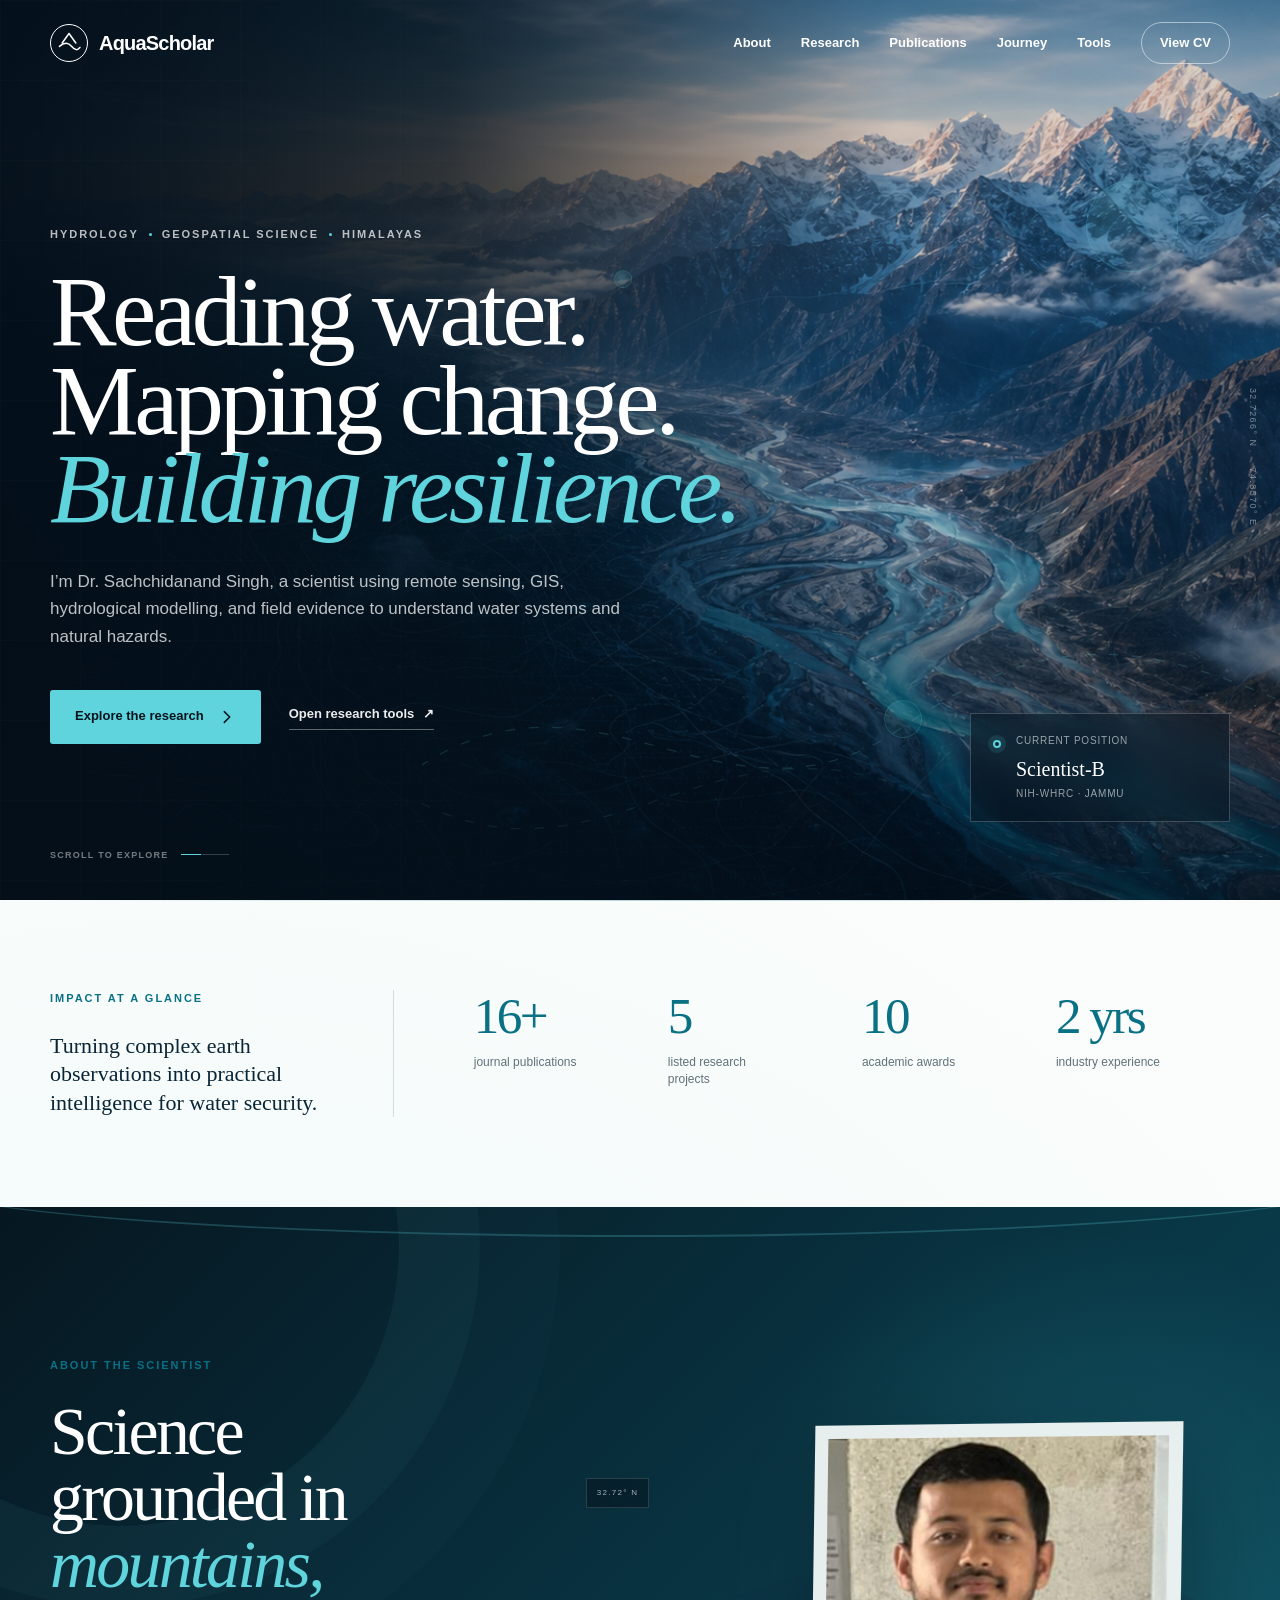
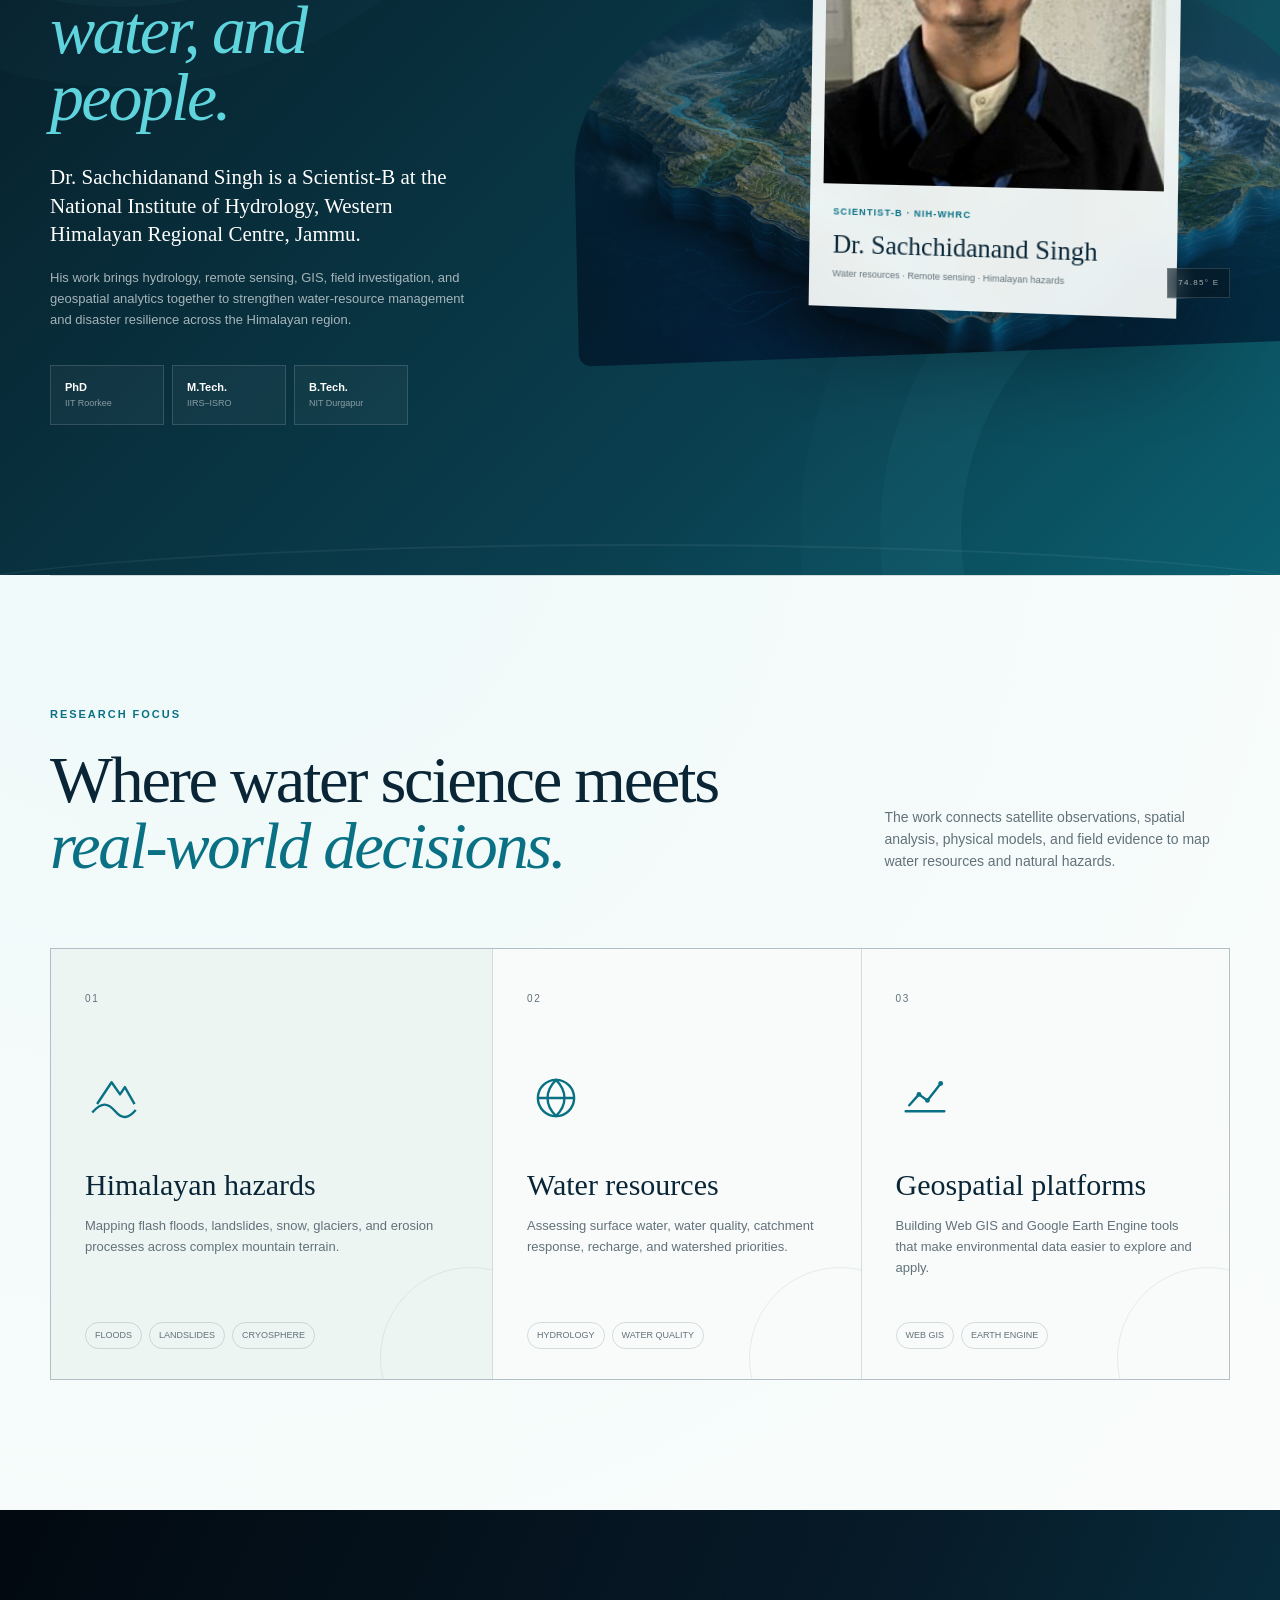
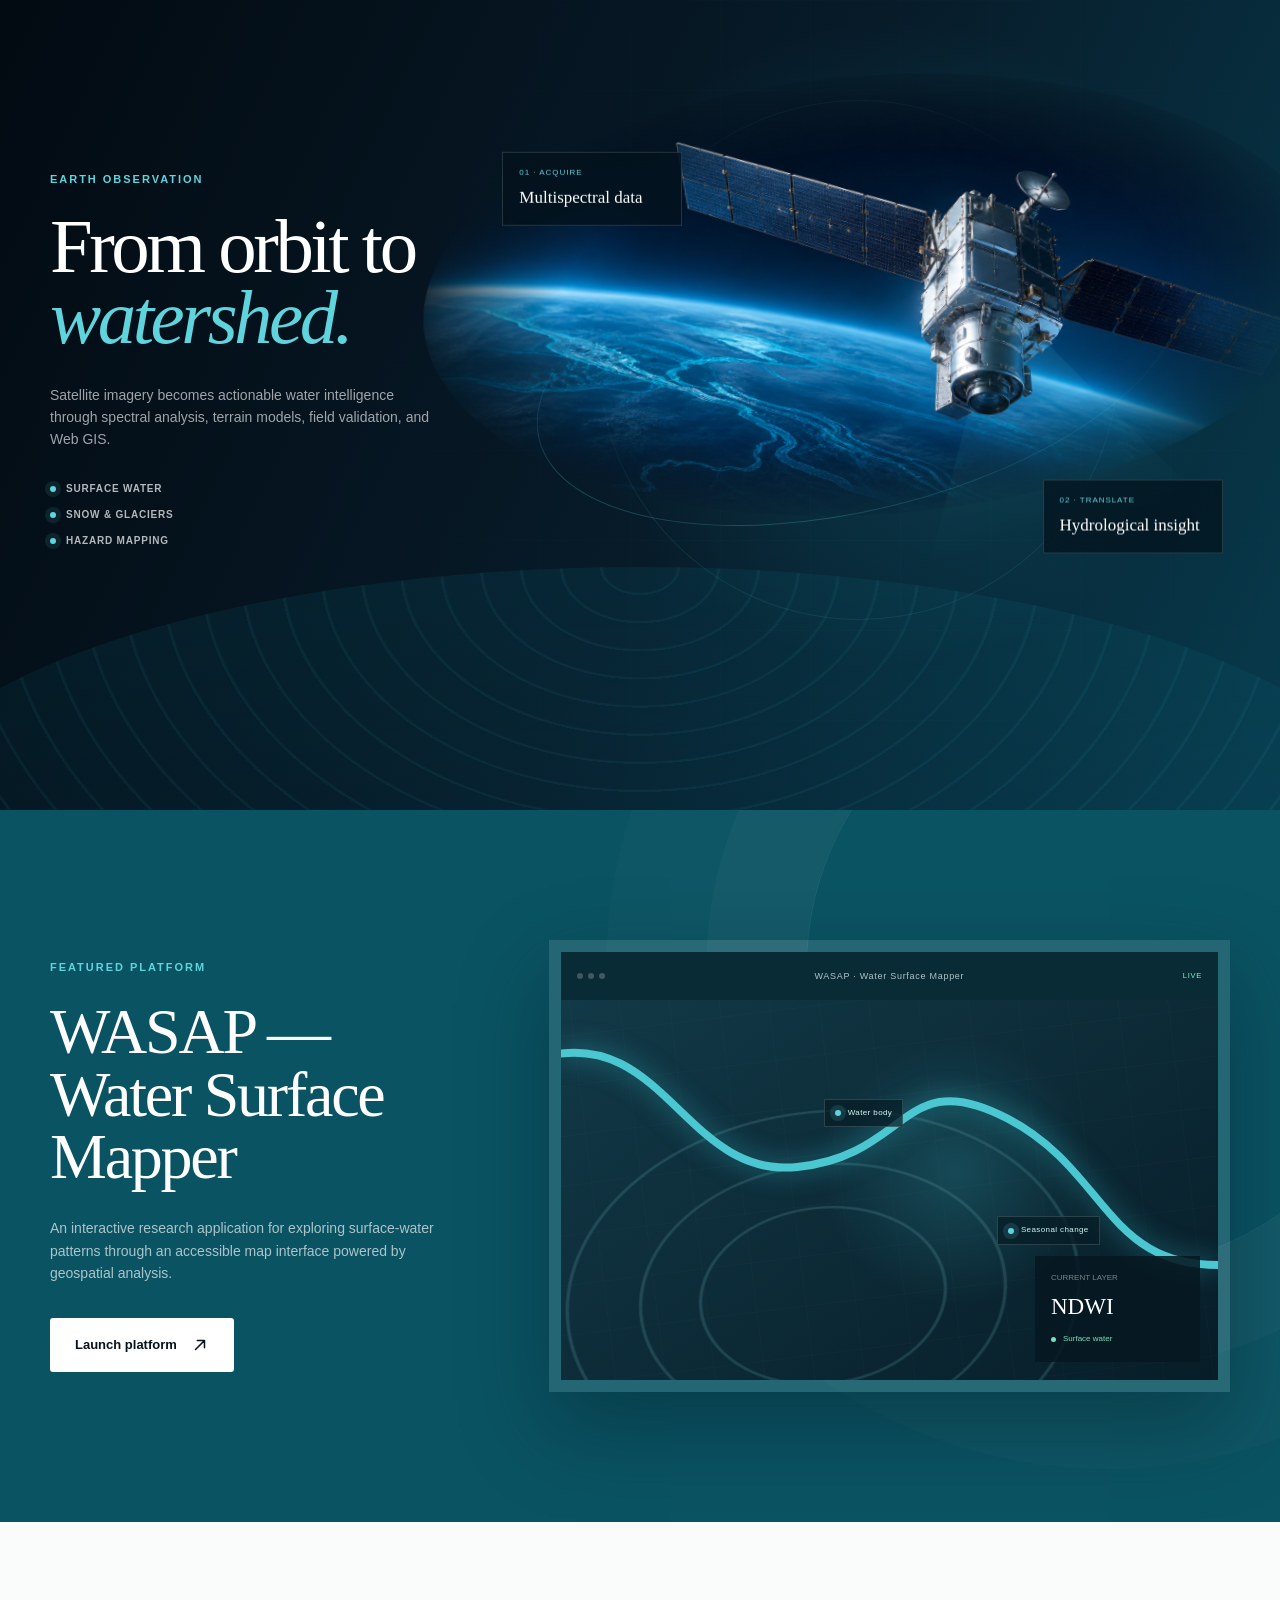
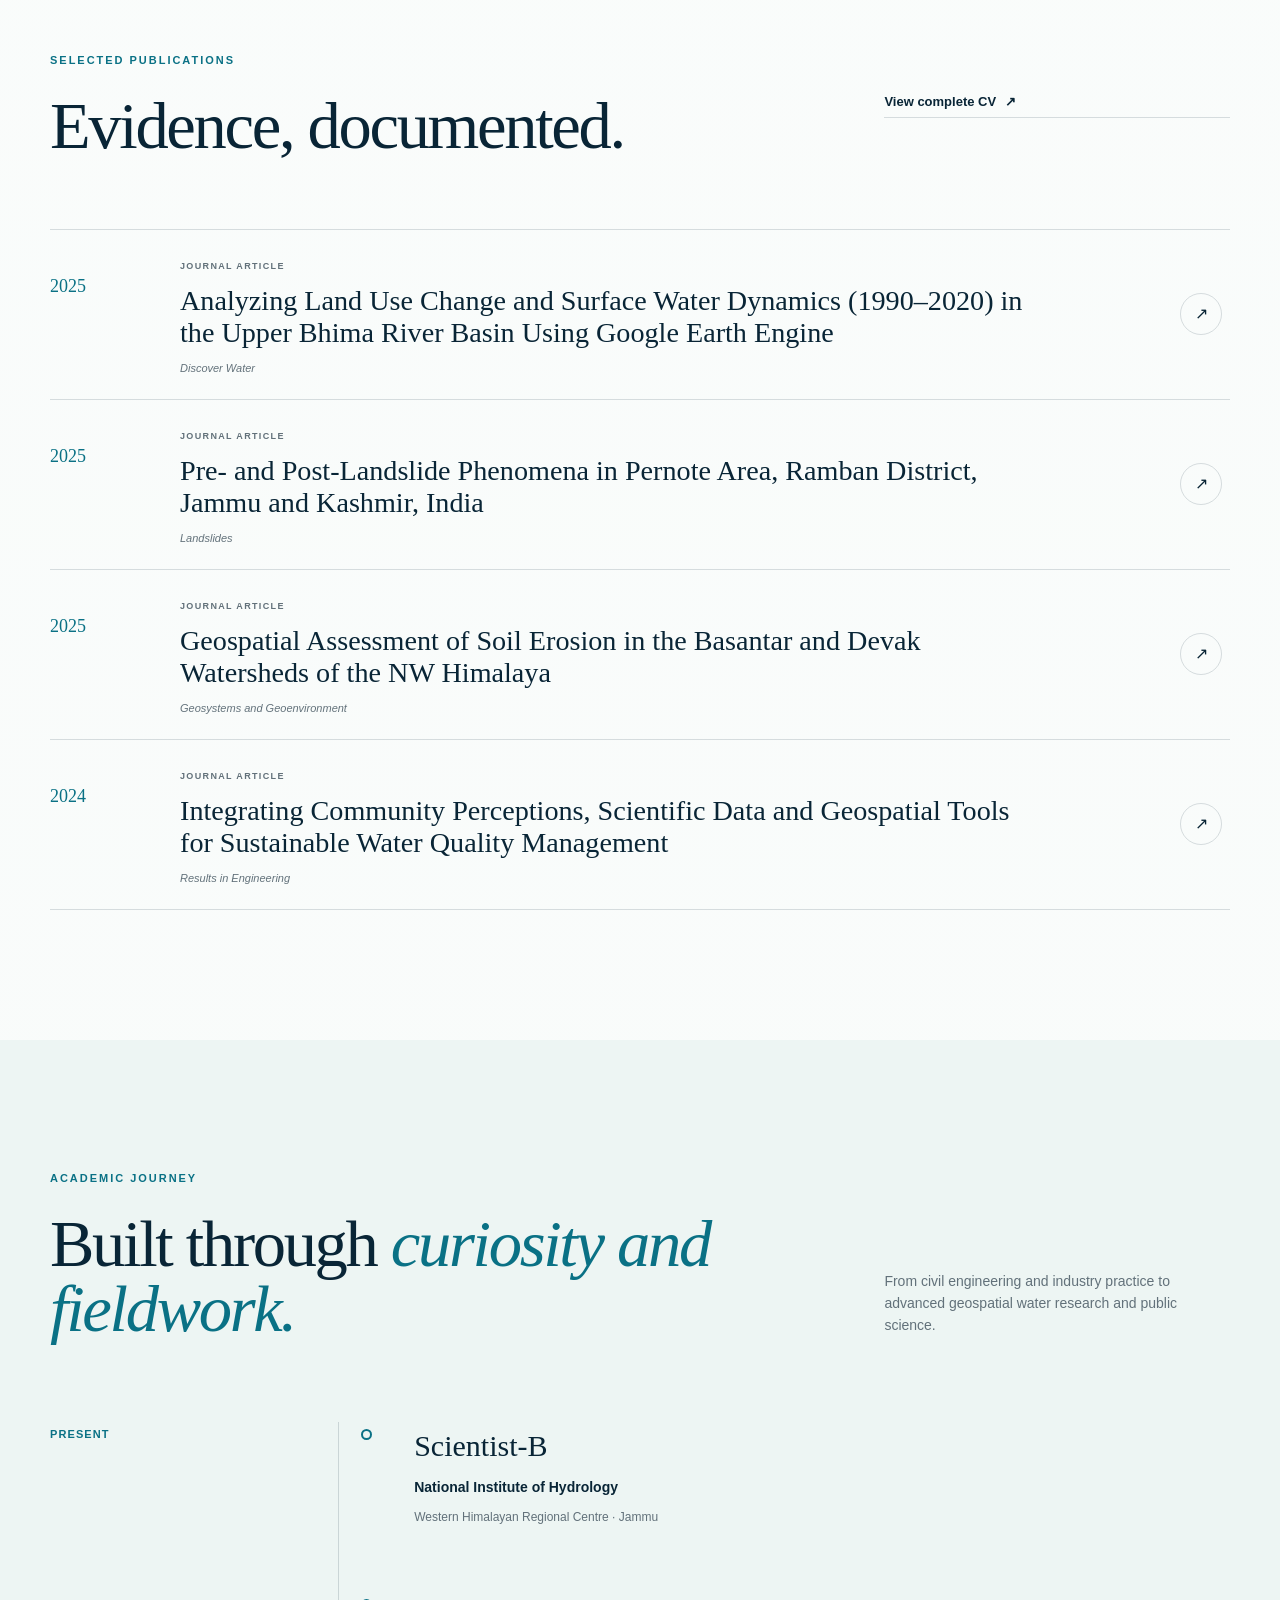
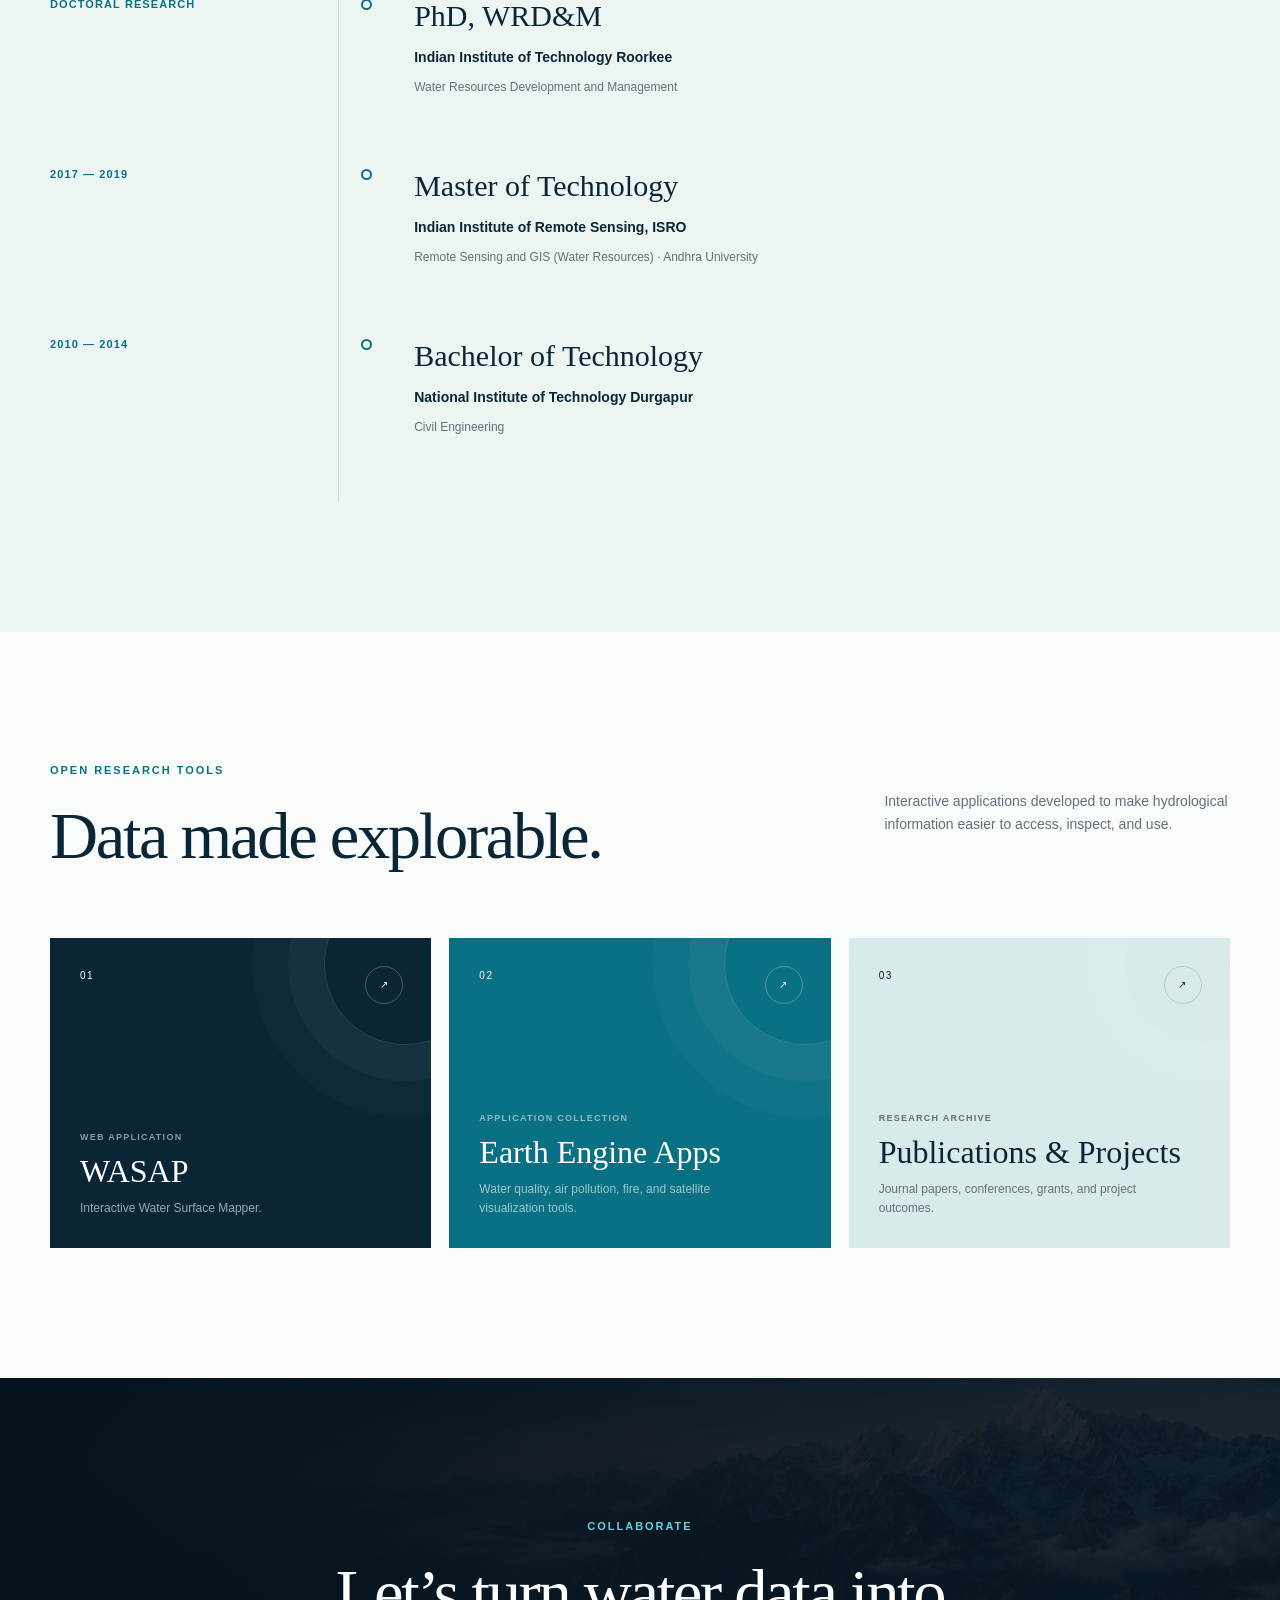
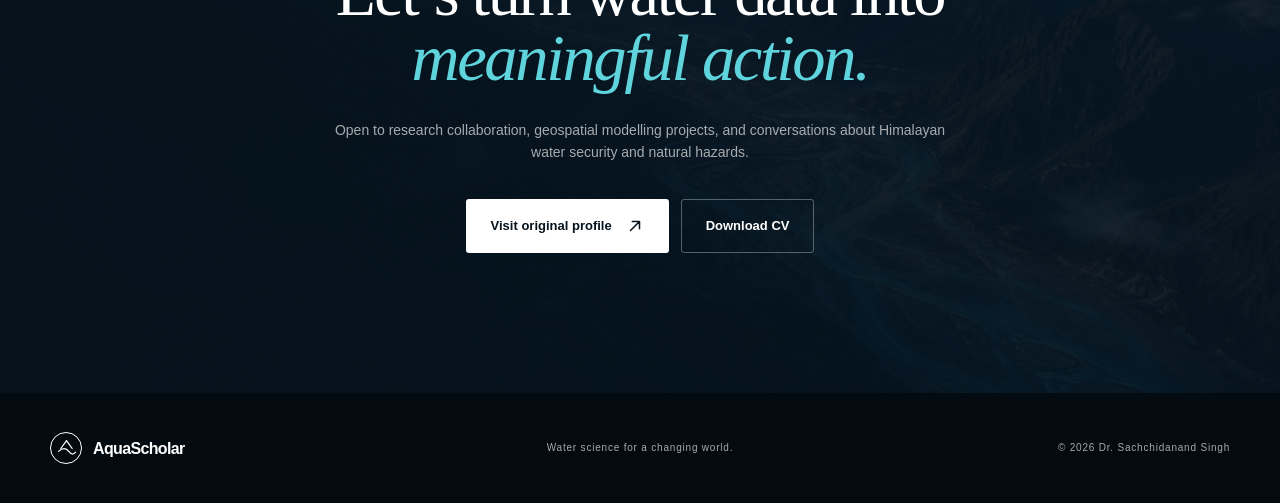
==== index.html @ 8c2f6fae "Add files via upload" ====
<!doctype html>
<html lang="en">
<head>
  <meta charset="utf-8">
  <meta name="viewport" content="width=device-width, initial-scale=1">
  <meta name="theme-color" content="#06131d">
  <meta name="description" content="AquaScholar is the research portfolio of Dr. Sachchidanand Singh, Scientist-B at the National Institute of Hydrology, focused on remote sensing, GIS, water resources, and Himalayan hazards.">
  <title>AquaScholar | Water Science for a Changing World</title>
  <script>document.documentElement.classList.add("js");</script>
  <link rel="stylesheet" href="styles.css">
</head>
<body>
  <a class="skip-link" href="#main">Skip to content</a>

  <header class="site-header" id="site-header">
    <a class="brand" href="#top" aria-label="AquaScholar home">
      <span class="brand-mark" aria-hidden="true">
        <svg viewBox="0 0 44 44" fill="none">
          <path d="M8 27c7.2-6.5 13.2-5.8 18 0s8.3 6.2 12 1.5" stroke="currentColor" stroke-width="2.2" stroke-linecap="round"/>
          <path d="M12 22 22 8l10 14" stroke="currentColor" stroke-width="2.2" stroke-linecap="round" stroke-linejoin="round"/>
        </svg>
      </span>
      <span>AquaScholar</span>
    </a>

    <button class="menu-toggle" type="button" aria-expanded="false" aria-controls="site-nav">
      <span></span><span></span>
      <span class="sr-only">Toggle navigation</span>
    </button>

    <nav class="site-nav" id="site-nav" aria-label="Main navigation">
      <a href="#about">About</a>
      <a href="#research">Research</a>
      <a href="#publications">Publications</a>
      <a href="#journey">Journey</a>
      <a href="#tools">Tools</a>
      <a class="nav-cta" href="https://www.aquascholar.in/cv" target="_blank" rel="noreferrer">View CV</a>
    </nav>
  </header>

  <main id="main">
    <section class="hero" id="top">
      <div class="hero-bg motion-layer" data-parallax="0.08" aria-hidden="true"></div>
      <div class="hero-grid" aria-hidden="true"></div>
      <div class="water-field" aria-hidden="true">
        <span class="water-orb orb-one"></span>
        <span class="water-orb orb-two"></span>
        <span class="water-orb orb-three"></span>
        <svg class="current-line current-one" viewBox="0 0 900 240" preserveAspectRatio="none">
          <path d="M-20 160C160 20 280 230 450 110S720 40 930 145"/>
        </svg>
        <svg class="current-line current-two" viewBox="0 0 900 240" preserveAspectRatio="none">
          <path d="M-20 120C170 235 270 20 485 130S710 210 930 70"/>
        </svg>
      </div>
      <div class="hero-content">
        <p class="eyebrow reveal">Hydrology <span></span> Geospatial Science <span></span> Himalayas</p>
        <h1 class="reveal">Reading water.<br>Mapping change.<br><em>Building resilience.</em></h1>
        <p class="hero-copy reveal">
          I’m Dr. Sachchidanand Singh, a scientist using remote sensing, GIS,
          hydrological modelling, and field evidence to understand water systems and natural hazards.
        </p>
        <div class="hero-actions reveal">
          <a class="button button-primary" href="#research">
            Explore the research
            <svg viewBox="0 0 20 20" aria-hidden="true"><path d="m7 4 6 6-6 6"/></svg>
          </a>
          <a class="text-link" href="#tools">Open research tools <span>↗</span></a>
        </div>
      </div>

      <div class="hero-status reveal">
        <span class="status-dot"></span>
        <div>
          <small>Current position</small>
          <strong>Scientist-B</strong>
          <span>NIH-WHRC · Jammu</span>
        </div>
      </div>

      <div class="hero-coordinate" aria-hidden="true">
        <span>32.7266° N</span>
        <span>74.8570° E</span>
      </div>

      <a class="scroll-cue" href="#impact" aria-label="Scroll to impact">
        <span>Scroll to explore</span>
        <i></i>
      </a>
    </section>

    <section class="impact section-shell" id="impact" aria-label="Research impact">
      <div class="impact-intro reveal">
        <span class="section-kicker">Impact at a glance</span>
        <p>Turning complex earth observations into practical intelligence for water security.</p>
      </div>
      <div class="stats-grid">
        <article class="stat reveal">
          <strong><span data-count="16">0</span>+</strong>
          <p>journal publications</p>
        </article>
        <article class="stat reveal">
          <strong><span data-count="5">0</span></strong>
          <p>listed research projects</p>
        </article>
        <article class="stat reveal">
          <strong><span data-count="10">0</span></strong>
          <p>academic awards</p>
        </article>
        <article class="stat reveal">
          <strong><span data-count="2">0</span> yrs</strong>
          <p>industry experience</p>
        </article>
      </div>
    </section>

    <section class="about" id="about">
      <div class="about-ripple ripple-one" aria-hidden="true"></div>
      <div class="about-ripple ripple-two" aria-hidden="true"></div>
      <div class="about-inner section-shell">
        <div class="about-copy reveal">
          <span class="section-kicker">About the scientist</span>
          <h2>Science grounded in <em>mountains, water, and people.</em></h2>
          <p class="about-lead">
            Dr. Sachchidanand Singh is a Scientist-B at the National Institute
            of Hydrology, Western Himalayan Regional Centre, Jammu.
          </p>
          <p>
            His work brings hydrology, remote sensing, GIS, field investigation,
            and geospatial analytics together to strengthen water-resource
            management and disaster resilience across the Himalayan region.
          </p>
          <div class="about-facts">
            <span><strong>PhD</strong>IIT Roorkee</span>
            <span><strong>M.Tech.</strong>IIRS–ISRO</span>
            <span><strong>B.Tech.</strong>NIT Durgapur</span>
          </div>
        </div>

        <div class="profile-scene reveal">
          <div class="terrain-halo motion-layer" data-parallax="0.13" data-rotate="1.5">
            <img src="assets/himalayan-terrain-3d.png" alt="">
          </div>
          <figure class="profile-frame motion-layer" data-parallax="-0.06" data-rotate="-0.6">
            <div class="profile-photo-wrap">
              <img src="assets/dr-sachchidanand-singh.png" alt="Dr. Sachchidanand Singh">
              <span class="profile-shimmer" aria-hidden="true"></span>
            </div>
            <figcaption>
              <small>Scientist-B · NIH-WHRC</small>
              <strong>Dr. Sachchidanand Singh</strong>
              <span>Water resources · Remote sensing · Himalayan hazards</span>
            </figcaption>
          </figure>
          <div class="profile-depth depth-one" aria-hidden="true">32.72° N</div>
          <div class="profile-depth depth-two" aria-hidden="true">74.85° E</div>
        </div>
      </div>
    </section>

    <section class="research section-shell" id="research">
      <div class="section-heading reveal">
        <div>
          <span class="section-kicker">Research focus</span>
          <h2>Where water science meets <em>real-world decisions.</em></h2>
        </div>
        <p>
          The work connects satellite observations, spatial analysis, physical models,
          and field evidence to map water resources and natural hazards.
        </p>
      </div>

      <div class="research-grid">
        <article class="research-card research-card-featured reveal">
          <div class="card-index">01</div>
          <div class="research-icon" aria-hidden="true">
            <svg viewBox="0 0 48 48" fill="none">
              <path d="M6 36c8-9 13-8 19-1s11 6 17-1" stroke="currentColor" stroke-width="2"/>
              <path d="M10 29 22 11l7 10 4-6 8 14" stroke="currentColor" stroke-width="2" stroke-linejoin="round"/>
            </svg>
          </div>
          <h3>Himalayan hazards</h3>
          <p>Mapping flash floods, landslides, snow, glaciers, and erosion processes across complex mountain terrain.</p>
          <div class="tag-row"><span>Floods</span><span>Landslides</span><span>Cryosphere</span></div>
        </article>

        <article class="research-card reveal">
          <div class="card-index">02</div>
          <div class="research-icon" aria-hidden="true">
            <svg viewBox="0 0 48 48" fill="none">
              <circle cx="24" cy="24" r="15" stroke="currentColor" stroke-width="2"/>
              <path d="M9 24h30M24 9c5 5 7 10 7 15s-2 10-7 15c-5-5-7-10-7-15s2-10 7-15Z" stroke="currentColor" stroke-width="2"/>
            </svg>
          </div>
          <h3>Water resources</h3>
          <p>Assessing surface water, water quality, catchment response, recharge, and watershed priorities.</p>
          <div class="tag-row"><span>Hydrology</span><span>Water quality</span></div>
        </article>

        <article class="research-card reveal">
          <div class="card-index">03</div>
          <div class="research-icon" aria-hidden="true">
            <svg viewBox="0 0 48 48" fill="none">
              <path d="M8 35h32M11 30l8-9 7 5 11-14" stroke="currentColor" stroke-width="2" stroke-linecap="round" stroke-linejoin="round"/>
              <circle cx="19" cy="21" r="2" fill="currentColor"/>
              <circle cx="26" cy="26" r="2" fill="currentColor"/>
              <circle cx="37" cy="12" r="2" fill="currentColor"/>
            </svg>
          </div>
          <h3>Geospatial platforms</h3>
          <p>Building Web GIS and Google Earth Engine tools that make environmental data easier to explore and apply.</p>
          <div class="tag-row"><span>Web GIS</span><span>Earth Engine</span></div>
        </article>
      </div>
    </section>

    <section class="orbit-scene" id="earth-observation">
      <div class="orbit-water" aria-hidden="true"></div>
      <div class="orbit-inner section-shell">
        <div class="orbit-copy reveal">
          <span class="section-kicker light">Earth observation</span>
          <h2>From orbit to <em>watershed.</em></h2>
          <p>
            Satellite imagery becomes actionable water intelligence through
            spectral analysis, terrain models, field validation, and Web GIS.
          </p>
          <div class="orbit-data">
            <span><i></i> Surface water</span>
            <span><i></i> Snow &amp; glaciers</span>
            <span><i></i> Hazard mapping</span>
          </div>
        </div>

        <div class="satellite-stage reveal">
          <div class="orbit-ring ring-a" aria-hidden="true"></div>
          <div class="orbit-ring ring-b" aria-hidden="true"></div>
          <div class="scan-beam" aria-hidden="true"></div>
          <div class="satellite-image motion-layer" data-parallax="0.18" data-rotate="2.6">
            <img src="assets/satellite-observation.png" alt="3D Earth-observation satellite scanning river systems from orbit">
          </div>
          <div class="satellite-label label-one motion-layer" data-parallax="-0.05">
            <small>01 · Acquire</small>
            <strong>Multispectral data</strong>
          </div>
          <div class="satellite-label label-two motion-layer" data-parallax="0.07">
            <small>02 · Translate</small>
            <strong>Hydrological insight</strong>
          </div>
        </div>
      </div>
    </section>

    <section class="spotlight">
      <div class="spotlight-inner section-shell">
        <div class="spotlight-copy reveal">
          <span class="section-kicker light">Featured platform</span>
          <h2>WASAP — Water Surface Mapper</h2>
          <p>
            An interactive research application for exploring surface-water patterns
            through an accessible map interface powered by geospatial analysis.
          </p>
          <a class="button button-light" href="https://www.aquascholar.in/wasap" target="_blank" rel="noreferrer">
            Launch platform
            <svg viewBox="0 0 20 20" aria-hidden="true"><path d="M5 15 15 5M7 5h8v8"/></svg>
          </a>
        </div>
        <div class="platform-visual reveal" aria-label="Stylized flood monitoring interface preview">
          <div class="platform-topbar">
            <div class="platform-dots"><i></i><i></i><i></i></div>
            <span>WASAP · Water Surface Mapper</span>
            <small>LIVE</small>
          </div>
          <div class="platform-screen">
            <div class="map-lines" aria-hidden="true"></div>
            <div class="map-river" aria-hidden="true">
              <svg viewBox="0 0 640 330" preserveAspectRatio="none">
                <path d="M-20 50C100 20 120 155 230 145s102-90 205-42 94 139 230 126"/>
              </svg>
            </div>
            <span class="map-point point-one"><i></i> Water body</span>
            <span class="map-point point-two"><i></i> Seasonal change</span>
            <div class="map-legend">
              <small>Current layer</small>
              <strong>NDWI</strong>
              <span><i></i> Surface water</span>
            </div>
          </div>
        </div>
      </div>
    </section>

    <section class="publications section-shell" id="publications">
      <div class="section-heading compact reveal">
        <div>
          <span class="section-kicker">Selected publications</span>
          <h2>Evidence, documented.</h2>
        </div>
        <a class="text-link dark" href="https://www.aquascholar.in/cv" target="_blank" rel="noreferrer">View complete CV <span>↗</span></a>
      </div>

      <div class="publication-list">
        <article class="publication reveal">
          <span class="pub-year">2025</span>
          <div class="pub-body">
            <span class="pub-type">Journal article</span>
            <h3>Analyzing Land Use Change and Surface Water Dynamics (1990–2020) in the Upper Bhima River Basin Using Google Earth Engine</h3>
            <p>Discover Water</p>
          </div>
          <span class="pub-arrow" aria-hidden="true">↗</span>
        </article>
        <article class="publication reveal">
          <span class="pub-year">2025</span>
          <div class="pub-body">
            <span class="pub-type">Journal article</span>
            <h3>Pre- and Post-Landslide Phenomena in Pernote Area, Ramban District, Jammu and Kashmir, India</h3>
            <p>Landslides</p>
          </div>
          <span class="pub-arrow" aria-hidden="true">↗</span>
        </article>
        <article class="publication reveal">
          <span class="pub-year">2025</span>
          <div class="pub-body">
            <span class="pub-type">Journal article</span>
            <h3>Geospatial Assessment of Soil Erosion in the Basantar and Devak Watersheds of the NW Himalaya</h3>
            <p>Geosystems and Geoenvironment</p>
          </div>
          <span class="pub-arrow" aria-hidden="true">↗</span>
        </article>
        <article class="publication reveal">
          <span class="pub-year">2024</span>
          <div class="pub-body">
            <span class="pub-type">Journal article</span>
            <h3>Integrating Community Perceptions, Scientific Data and Geospatial Tools for Sustainable Water Quality Management</h3>
            <p>Results in Engineering</p>
          </div>
          <span class="pub-arrow" aria-hidden="true">↗</span>
        </article>
      </div>
    </section>

    <section class="journey" id="journey">
      <div class="section-shell">
        <div class="section-heading reveal">
          <div>
            <span class="section-kicker">Academic journey</span>
            <h2>Built through <em>curiosity and fieldwork.</em></h2>
          </div>
          <p>From civil engineering and industry practice to advanced geospatial water research and public science.</p>
        </div>

        <div class="timeline">
          <article class="timeline-item reveal">
            <div class="timeline-year">Present</div>
            <div class="timeline-marker"></div>
            <div>
              <h3>Scientist-B</h3>
              <p>National Institute of Hydrology</p>
              <span>Western Himalayan Regional Centre · Jammu</span>
            </div>
          </article>
          <article class="timeline-item reveal">
            <div class="timeline-year">Doctoral Research</div>
            <div class="timeline-marker"></div>
            <div>
              <h3>PhD, WRD&amp;M</h3>
              <p>Indian Institute of Technology Roorkee</p>
              <span>Water Resources Development and Management</span>
            </div>
          </article>
          <article class="timeline-item reveal">
            <div class="timeline-year">2017 — 2019</div>
            <div class="timeline-marker"></div>
            <div>
              <h3>Master of Technology</h3>
              <p>Indian Institute of Remote Sensing, ISRO</p>
              <span>Remote Sensing and GIS (Water Resources) · Andhra University</span>
            </div>
          </article>
          <article class="timeline-item reveal">
            <div class="timeline-year">2010 — 2014</div>
            <div class="timeline-marker"></div>
            <div>
              <h3>Bachelor of Technology</h3>
              <p>National Institute of Technology Durgapur</p>
              <span>Civil Engineering</span>
            </div>
          </article>
        </div>
      </div>
    </section>

    <section class="tools section-shell" id="tools">
      <div class="section-heading compact reveal">
        <div>
          <span class="section-kicker">Open research tools</span>
          <h2>Data made explorable.</h2>
        </div>
        <p>Interactive applications developed to make hydrological information easier to access, inspect, and use.</p>
      </div>

      <div class="tool-grid">
        <a class="tool-card reveal" href="https://www.aquascholar.in/wasap" target="_blank" rel="noreferrer">
          <div class="tool-number">01</div>
          <div>
            <span>Web application</span>
            <h3>WASAP</h3>
            <p>Interactive Water Surface Mapper.</p>
          </div>
          <i>↗</i>
        </a>
        <a class="tool-card reveal" href="https://www.aquascholar.in/web-apps" target="_blank" rel="noreferrer">
          <div class="tool-number">02</div>
          <div>
            <span>Application collection</span>
            <h3>Earth Engine Apps</h3>
            <p>Water quality, air pollution, fire, and satellite visualization tools.</p>
          </div>
          <i>↗</i>
        </a>
        <a class="tool-card reveal" href="https://www.aquascholar.in/research" target="_blank" rel="noreferrer">
          <div class="tool-number">03</div>
          <div>
            <span>Research archive</span>
            <h3>Publications &amp; Projects</h3>
            <p>Journal papers, conferences, grants, and project outcomes.</p>
          </div>
          <i>↗</i>
        </a>
      </div>
    </section>

    <section class="contact">
      <div class="contact-inner section-shell reveal">
        <span class="section-kicker light">Collaborate</span>
        <h2>Let’s turn water data into <em>meaningful action.</em></h2>
        <p>Open to research collaboration, geospatial modelling projects, and conversations about Himalayan water security and natural hazards.</p>
        <div class="contact-actions">
          <a class="button button-light" href="https://www.aquascholar.in/" target="_blank" rel="noreferrer">
            Visit original profile
            <svg viewBox="0 0 20 20" aria-hidden="true"><path d="M5 15 15 5M7 5h8v8"/></svg>
          </a>
          <a class="button button-outline" href="https://www.aquascholar.in/cv" target="_blank" rel="noreferrer">Download CV</a>
        </div>
      </div>
    </section>
  </main>

  <footer class="site-footer">
    <a class="brand" href="#top">
      <span class="brand-mark" aria-hidden="true">
        <svg viewBox="0 0 44 44" fill="none">
          <path d="M8 27c7.2-6.5 13.2-5.8 18 0s8.3 6.2 12 1.5" stroke="currentColor" stroke-width="2.2" stroke-linecap="round"/>
          <path d="M12 22 22 8l10 14" stroke="currentColor" stroke-width="2.2" stroke-linecap="round" stroke-linejoin="round"/>
        </svg>
      </span>
      <span>AquaScholar</span>
    </a>
    <p>Water science for a changing world.</p>
    <span>© <span id="year"></span> Dr. Sachchidanand Singh</span>
  </footer>

  <script src="script.js"></script>
</body>
</html>
---- styles.css ----
:root {
  --ink: #092536;
  --ink-deep: #06131d;
  --paper: #edf5f3;
  --paper-bright: #f8fbfa;
  --blue: #0a7185;
  --cyan: #5fd4dd;
  --line: rgba(9, 37, 54, 0.15);
  --muted: #62717a;
  --serif: "DM Serif Display", Georgia, serif;
  --sans: "Manrope", Arial, sans-serif;
  --shell: min(1180px, calc(100% - 48px));
}

* {
  box-sizing: border-box;
}

html {
  scroll-behavior: smooth;
}

body {
  margin: 0;
  color: var(--ink);
  background:
    radial-gradient(circle at 15% 24%, rgba(95, 212, 221, 0.08), transparent 23%),
    linear-gradient(180deg, #fbfdfc, var(--paper-bright));
  font-family: var(--sans);
  font-size: 16px;
  line-height: 1.6;
  -webkit-font-smoothing: antialiased;
}

body.menu-open {
  overflow: hidden;
}

a {
  color: inherit;
  text-decoration: none;
}

button,
a {
  -webkit-tap-highlight-color: transparent;
}

img,
svg {
  display: block;
}

.sr-only {
  position: absolute;
  width: 1px;
  height: 1px;
  padding: 0;
  margin: -1px;
  overflow: hidden;
  clip: rect(0, 0, 0, 0);
  white-space: nowrap;
  border: 0;
}

.skip-link {
  position: fixed;
  top: 0;
  left: 12px;
  z-index: 200;
  padding: 10px 16px;
  color: white;
  background: var(--blue);
  transform: translateY(-110%);
  transition: transform 0.2s ease;
}

.skip-link:focus {
  transform: translateY(0);
}

.section-shell {
  width: var(--shell);
  margin-inline: auto;
}

.site-header {
  position: fixed;
  z-index: 100;
  top: 0;
  left: 0;
  right: 0;
  display: flex;
  align-items: center;
  justify-content: space-between;
  height: 86px;
  padding: 0 max(24px, calc((100vw - 1180px) / 2));
  color: white;
  transition: height 0.3s ease, background 0.3s ease, box-shadow 0.3s ease;
}

.site-header.scrolled {
  height: 70px;
  color: var(--ink);
  background: rgba(251, 250, 246, 0.93);
  box-shadow: 0 12px 40px rgba(6, 19, 29, 0.08);
  backdrop-filter: blur(16px);
}

.brand {
  display: inline-flex;
  align-items: center;
  gap: 11px;
  font-weight: 700;
  letter-spacing: -0.04em;
  font-size: 20px;
}

.brand-mark {
  display: grid;
  width: 38px;
  height: 38px;
  place-items: center;
  border: 1px solid currentColor;
  border-radius: 50%;
}

.brand-mark svg {
  width: 30px;
  height: 30px;
}

.site-nav {
  display: flex;
  align-items: center;
  gap: 30px;
  font-size: 13px;
  font-weight: 600;
}

.site-nav > a:not(.nav-cta) {
  position: relative;
}

.site-nav > a:not(.nav-cta)::after {
  position: absolute;
  right: 0;
  bottom: -5px;
  left: 0;
  height: 1px;
  background: currentColor;
  content: "";
  transform: scaleX(0);
  transform-origin: right;
  transition: transform 0.25s ease;
}

.site-nav > a:hover::after,
.site-nav > a.active::after {
  transform: scaleX(1);
  transform-origin: left;
}

.nav-cta {
  padding: 10px 18px;
  border: 1px solid rgba(255, 255, 255, 0.5);
  border-radius: 999px;
  transition: color 0.25s ease, background 0.25s ease, border-color 0.25s ease;
}

.site-header.scrolled .nav-cta {
  border-color: var(--line);
}

.nav-cta:hover {
  color: var(--ink);
  border-color: white;
  background: white;
}

.site-header.scrolled .nav-cta:hover {
  color: white;
  border-color: var(--ink);
  background: var(--ink);
}

.menu-toggle {
  display: none;
  padding: 8px 4px;
  color: inherit;
  border: 0;
  background: none;
}

.menu-toggle span:not(.sr-only) {
  display: block;
  width: 28px;
  height: 1px;
  margin: 6px 0;
  background: currentColor;
  transition: transform 0.25s ease;
}

.hero {
  position: relative;
  display: grid;
  min-height: 860px;
  height: 100svh;
  overflow: hidden;
  color: white;
  background: var(--ink-deep);
  isolation: isolate;
}

.hero-bg {
  position: absolute;
  z-index: -3;
  inset: 0;
  background: url("assets/himalayan-watershed.png") center / cover no-repeat;
  transform: translate3d(0, var(--parallax-y, 0), 0) scale(1.09);
  will-change: transform;
  animation: hero-enter 1.8s cubic-bezier(0.22, 1, 0.36, 1) both;
}

.hero::before {
  position: absolute;
  z-index: -2;
  inset: 0;
  background:
    linear-gradient(90deg, rgba(4, 15, 25, 0.95) 0%, rgba(4, 18, 28, 0.77) 35%, rgba(5, 20, 32, 0.1) 70%),
    linear-gradient(0deg, rgba(4, 14, 23, 0.65), transparent 45%);
  content: "";
}

.hero::after {
  position: absolute;
  z-index: -1;
  inset: 0;
  background: radial-gradient(circle at 76% 42%, transparent 15%, rgba(4, 15, 25, 0.15) 70%);
  content: "";
}

.hero-grid {
  position: absolute;
  z-index: -1;
  inset: 0;
  opacity: 0.1;
  background-image:
    linear-gradient(rgba(255, 255, 255, 0.16) 1px, transparent 1px),
    linear-gradient(90deg, rgba(255, 255, 255, 0.16) 1px, transparent 1px);
  background-size: 80px 80px;
  mask-image: linear-gradient(90deg, black, transparent 70%);
}

.water-field {
  position: absolute;
  z-index: -1;
  inset: 0;
  overflow: hidden;
  pointer-events: none;
}

.water-orb {
  position: absolute;
  border: 1px solid rgba(95, 212, 221, 0.22);
  border-radius: 50%;
  background: radial-gradient(circle at 35% 30%, rgba(144, 242, 246, 0.16), rgba(10, 113, 133, 0.02) 58%, transparent 72%);
  box-shadow: inset 0 0 40px rgba(95, 212, 221, 0.08), 0 0 35px rgba(95, 212, 221, 0.05);
  animation: water-float 9s ease-in-out infinite;
}

.orb-one {
  top: 20%;
  right: 8%;
  width: 92px;
  height: 92px;
}

.orb-two {
  right: 28%;
  bottom: 18%;
  width: 38px;
  height: 38px;
  animation-delay: -2.5s;
}

.orb-three {
  top: 30%;
  left: 48%;
  width: 18px;
  height: 18px;
  animation-delay: -5s;
}

.current-line {
  position: absolute;
  right: -8%;
  bottom: 4%;
  width: 75%;
  height: 28%;
  opacity: 0.18;
  fill: none;
  stroke: var(--cyan);
  stroke-width: 1.2;
  stroke-dasharray: 9 13;
  animation: current-drift 15s linear infinite;
}

.current-two {
  bottom: -2%;
  opacity: 0.1;
  animation-duration: 21s;
  animation-direction: reverse;
}

.hero-content {
  align-self: center;
  width: var(--shell);
  margin: 70px auto 0;
}

.eyebrow,
.section-kicker {
  display: flex;
  align-items: center;
  gap: 10px;
  margin: 0 0 24px;
  font-size: 11px;
  font-weight: 700;
  letter-spacing: 0.18em;
  text-transform: uppercase;
}

.eyebrow {
  color: rgba(255, 255, 255, 0.72);
}

.eyebrow span {
  width: 3px;
  height: 3px;
  border-radius: 50%;
  background: var(--cyan);
}

.hero h1 {
  max-width: 780px;
  margin: 0;
  font-family: var(--serif);
  font-size: clamp(64px, 7.8vw, 112px);
  font-weight: 400;
  letter-spacing: -0.045em;
  line-height: 0.89;
}

.hero h1 em {
  color: var(--cyan);
  font-weight: 400;
}

.hero-copy {
  max-width: 580px;
  margin: 34px 0 0;
  color: rgba(255, 255, 255, 0.74);
  font-size: 17px;
}

.hero-actions {
  display: flex;
  align-items: center;
  gap: 28px;
  margin-top: 40px;
}

.button {
  display: inline-flex;
  align-items: center;
  justify-content: center;
  gap: 14px;
  min-height: 54px;
  padding: 0 24px;
  border: 1px solid transparent;
  border-radius: 3px;
  font-size: 13px;
  font-weight: 700;
  transition: transform 0.25s ease, color 0.25s ease, background 0.25s ease, border-color 0.25s ease;
}

.button svg {
  width: 18px;
  fill: none;
  stroke: currentColor;
  stroke-width: 1.7;
  stroke-linecap: round;
  stroke-linejoin: round;
}

.button:hover {
  transform: translateY(-3px);
}

.button-primary {
  color: var(--ink-deep);
  background: var(--cyan);
}

.button-primary:hover {
  background: white;
}

.text-link {
  display: inline-flex;
  align-items: center;
  gap: 9px;
  padding-bottom: 4px;
  color: rgba(255, 255, 255, 0.92);
  border-bottom: 1px solid rgba(255, 255, 255, 0.36);
  font-size: 13px;
  font-weight: 700;
}

.text-link span {
  transition: transform 0.2s ease;
}

.text-link:hover span {
  transform: translate(3px, -3px);
}

.text-link.dark {
  color: var(--ink);
  border-color: var(--line);
}

.hero-status {
  position: absolute;
  right: max(24px, calc((100vw - 1180px) / 2));
  bottom: 78px;
  display: flex;
  align-items: flex-start;
  gap: 15px;
  min-width: 260px;
  padding: 19px 22px;
  border: 1px solid rgba(255, 255, 255, 0.2);
  background: rgba(6, 19, 29, 0.46);
  backdrop-filter: blur(14px);
}

.status-dot {
  width: 8px;
  height: 8px;
  margin-top: 7px;
  border: 2px solid var(--cyan);
  border-radius: 50%;
  box-shadow: 0 0 0 5px rgba(95, 212, 221, 0.12);
}

.hero-status div {
  display: flex;
  flex-direction: column;
}

.hero-status small,
.hero-status span {
  color: rgba(255, 255, 255, 0.58);
  font-size: 10px;
  letter-spacing: 0.08em;
  text-transform: uppercase;
}

.hero-status strong {
  margin: 4px 0 1px;
  font-family: var(--serif);
  font-size: 20px;
  font-weight: 400;
}

.hero-coordinate {
  position: absolute;
  top: 50%;
  right: -43px;
  display: flex;
  gap: 20px;
  color: rgba(255, 255, 255, 0.46);
  font-size: 9px;
  letter-spacing: 0.16em;
  transform: rotate(90deg);
}

.scroll-cue {
  position: absolute;
  bottom: 38px;
  left: max(24px, calc((100vw - 1180px) / 2));
  display: flex;
  align-items: center;
  gap: 12px;
  color: rgba(255, 255, 255, 0.45);
  font-size: 9px;
  font-weight: 700;
  letter-spacing: 0.14em;
  text-transform: uppercase;
}

.scroll-cue i {
  position: relative;
  display: block;
  width: 48px;
  height: 1px;
  overflow: hidden;
  background: rgba(255, 255, 255, 0.2);
}

.scroll-cue i::after {
  position: absolute;
  width: 20px;
  height: 1px;
  background: var(--cyan);
  content: "";
  animation: scroll-line 1.8s ease infinite;
}

.impact {
  position: relative;
  display: grid;
  grid-template-columns: 1fr 2.2fr;
  gap: 80px;
  padding-block: 90px;
}

.impact::before {
  position: absolute;
  right: 0;
  left: 0;
  height: 1px;
  background: linear-gradient(90deg, transparent, rgba(10, 113, 133, 0.28), transparent);
  content: "";
}

.impact-intro {
  border-right: 1px solid var(--line);
}

.impact-intro .section-kicker {
  color: var(--blue);
}

.impact-intro p {
  max-width: 290px;
  margin: 0;
  font-family: var(--serif);
  font-size: 22px;
  line-height: 1.3;
}

.stats-grid {
  display: grid;
  grid-template-columns: repeat(4, 1fr);
  gap: 20px;
}

.stat strong {
  display: block;
  color: var(--blue);
  font-family: var(--serif);
  font-size: clamp(45px, 4vw, 68px);
  font-weight: 400;
  letter-spacing: -0.05em;
  line-height: 1;
}

.stat p {
  max-width: 120px;
  margin: 13px 0 0;
  color: var(--muted);
  font-size: 12px;
  line-height: 1.4;
}

.research,
.publications,
.tools {
  padding-block: 130px;
}

.about {
  position: relative;
  padding-block: 150px;
  overflow: hidden;
  color: white;
  background:
    radial-gradient(circle at 84% 38%, rgba(64, 198, 211, 0.2), transparent 28%),
    linear-gradient(135deg, #061721, #0a4050 70%, #0b6070);
  isolation: isolate;
}

.about::before,
.about::after {
  position: absolute;
  z-index: -1;
  right: -8%;
  left: -8%;
  height: 120px;
  border-radius: 50%;
  content: "";
  opacity: 0.24;
}

.about::before {
  top: -92px;
  border-bottom: 2px solid var(--cyan);
}

.about::after {
  bottom: -91px;
  border-top: 2px solid rgba(255, 255, 255, 0.25);
}

.about-ripple {
  position: absolute;
  z-index: -1;
  width: 560px;
  height: 560px;
  border: 1px solid rgba(95, 212, 221, 0.08);
  border-radius: 50%;
  box-shadow:
    0 0 0 80px rgba(95, 212, 221, 0.035),
    0 0 0 160px rgba(95, 212, 221, 0.02);
  animation: ripple-pulse 7s ease-in-out infinite;
}

.ripple-one {
  top: -240px;
  left: -160px;
}

.ripple-two {
  right: -240px;
  bottom: -240px;
  animation-delay: -3.5s;
}

.about-inner {
  display: grid;
  grid-template-columns: 0.78fr 1.22fr;
  align-items: center;
  gap: 80px;
}

.about-copy h2 {
  margin: 0;
  font-family: var(--serif);
  font-size: clamp(46px, 5.3vw, 76px);
  font-weight: 400;
  letter-spacing: -0.04em;
  line-height: 0.98;
}

.about-copy h2 em {
  color: var(--cyan);
  font-weight: 400;
}

.about-lead {
  margin-top: 32px !important;
  color: white !important;
  font-family: var(--serif);
  font-size: 21px !important;
  line-height: 1.35;
}

.about-copy > p {
  max-width: 525px;
  margin: 20px 0 0;
  color: rgba(255, 255, 255, 0.64);
  font-size: 13px;
}

.about-facts {
  display: flex;
  gap: 8px;
  margin-top: 34px;
}

.about-facts span {
  display: flex;
  flex-direction: column;
  min-width: 114px;
  padding: 13px 14px;
  border: 1px solid rgba(255, 255, 255, 0.14);
  background: rgba(255, 255, 255, 0.04);
  color: rgba(255, 255, 255, 0.5);
  font-size: 9px;
}

.about-facts strong {
  color: white;
  font-size: 11px;
}

.profile-scene {
  position: relative;
  min-height: 610px;
  perspective: 1200px;
}

.terrain-halo {
  position: absolute;
  right: -15%;
  bottom: 0;
  width: 112%;
  overflow: hidden;
  border-radius: 50% 50% 12px 12px;
  opacity: 0.74;
  filter: saturate(0.88) contrast(1.05);
  transform: translate3d(0, var(--parallax-y, 0), 0) rotateX(3deg) rotateZ(var(--parallax-rotate, 0deg));
  transform-origin: center bottom;
  will-change: transform;
  mask-image: linear-gradient(to top, black 54%, transparent 100%);
}

.terrain-halo::after {
  position: absolute;
  inset: 0;
  background: linear-gradient(90deg, rgba(6, 23, 33, 0.6), transparent 25% 70%, rgba(10, 64, 80, 0.25));
  content: "";
}

.terrain-halo img {
  width: 100%;
}

.profile-frame {
  position: absolute;
  z-index: 2;
  top: 30px;
  right: 10%;
  width: min(350px, 72%);
  margin: 0;
  padding: 13px;
  color: var(--ink);
  background: rgba(250, 253, 252, 0.92);
  box-shadow: 0 35px 90px rgba(0, 10, 18, 0.45);
  transform: translate3d(0, var(--parallax-y, 0), 55px) rotateY(-7deg) rotateZ(var(--parallax-rotate, 0deg));
  will-change: transform;
  backdrop-filter: blur(15px);
}

.profile-photo-wrap {
  position: relative;
  aspect-ratio: 1 / 1.03;
  overflow: hidden;
  background: #dfe9e7;
}

.profile-photo-wrap img {
  width: 100%;
  height: 100%;
  object-fit: cover;
  object-position: 50% 18%;
  filter: saturate(0.86) contrast(1.04);
  transform: scale(1.01);
}

.profile-shimmer {
  position: absolute;
  inset: 0;
  background: linear-gradient(110deg, transparent 30%, rgba(255, 255, 255, 0.32) 46%, transparent 58%);
  transform: translateX(-120%);
  animation: profile-shimmer 6s ease-in-out infinite;
}

.profile-frame figcaption {
  display: flex;
  flex-direction: column;
  padding: 20px 10px 12px;
}

.profile-frame small {
  color: var(--blue);
  font-size: 9px;
  font-weight: 700;
  letter-spacing: 0.12em;
  text-transform: uppercase;
}

.profile-frame strong {
  margin: 5px 0 2px;
  font-family: var(--serif);
  font-size: 25px;
  font-weight: 400;
}

.profile-frame figcaption span {
  color: var(--muted);
  font-size: 9px;
  line-height: 1.45;
  overflow-wrap: anywhere;
}

.profile-depth {
  position: absolute;
  z-index: 3;
  padding: 8px 10px;
  color: rgba(255, 255, 255, 0.65);
  border: 1px solid rgba(255, 255, 255, 0.14);
  background: rgba(6, 23, 33, 0.58);
  font-size: 8px;
  letter-spacing: 0.16em;
  backdrop-filter: blur(10px);
}

.depth-one {
  top: 15%;
  left: 4%;
}

.depth-two {
  right: 0;
  bottom: 16%;
}

.research {
  border-top: 1px solid var(--line);
}

.section-heading {
  display: grid;
  grid-template-columns: 1.4fr 0.65fr;
  align-items: end;
  gap: 90px;
  margin-bottom: 70px;
}

.section-heading.compact {
  align-items: center;
}

.section-kicker {
  color: var(--blue);
}

.section-kicker.light {
  color: var(--cyan);
}

.section-heading h2,
.spotlight h2,
.contact h2 {
  margin: 0;
  font-family: var(--serif);
  font-size: clamp(44px, 5.2vw, 74px);
  font-weight: 400;
  letter-spacing: -0.035em;
  line-height: 0.98;
}

.section-heading h2 em,
.contact h2 em {
  color: var(--blue);
  font-weight: 400;
}

.section-heading > p {
  margin: 0 0 5px;
  color: var(--muted);
  font-size: 14px;
}

.research-grid {
  display: grid;
  grid-template-columns: 1.2fr 1fr 1fr;
  gap: 1px;
  border: 1px solid var(--line);
  background: var(--line);
}

.research-card {
  position: relative;
  min-height: 430px;
  padding: 42px 34px 36px;
  overflow: hidden;
  background: var(--paper-bright);
  transition: color 0.35s ease, background 0.35s ease;
}

.research-card::after {
  position: absolute;
  right: -70px;
  bottom: -70px;
  width: 180px;
  height: 180px;
  border: 1px solid currentColor;
  border-radius: 50%;
  content: "";
  opacity: 0.08;
  transition: transform 0.5s ease;
}

.research-card:hover {
  color: white;
  background: var(--ink);
}

.research-card:hover::after {
  transform: scale(1.4);
}

.research-card-featured {
  background: #edf5f3;
}

.card-index {
  color: var(--muted);
  font-size: 10px;
  letter-spacing: 0.18em;
}

.research-icon {
  width: 58px;
  margin: 62px 0 42px;
  color: var(--blue);
}

.research-card:hover .research-icon,
.research-card:hover .card-index {
  color: var(--cyan);
}

.research-card h3 {
  margin: 0 0 16px;
  font-family: var(--serif);
  font-size: 30px;
  font-weight: 400;
  line-height: 1.05;
}

.research-card p {
  margin: 0;
  color: var(--muted);
  font-size: 13px;
}

.research-card:hover p {
  color: rgba(255, 255, 255, 0.64);
}

.tag-row {
  position: absolute;
  right: 34px;
  bottom: 30px;
  left: 34px;
  display: flex;
  flex-wrap: wrap;
  gap: 7px;
}

.tag-row span {
  padding: 5px 9px;
  color: var(--muted);
  border: 1px solid var(--line);
  border-radius: 999px;
  font-size: 9px;
  text-transform: uppercase;
}

.research-card:hover .tag-row span {
  color: rgba(255, 255, 255, 0.6);
  border-color: rgba(255, 255, 255, 0.16);
}

.spotlight {
  position: relative;
  padding-block: 130px;
  overflow: hidden;
  color: white;
  background: #0a5363;
}

.orbit-scene {
  position: relative;
  min-height: 900px;
  overflow: hidden;
  color: white;
  background: #020b13;
  isolation: isolate;
}

.orbit-scene::before {
  position: absolute;
  z-index: -2;
  inset: 0;
  background:
    radial-gradient(circle at 70% 48%, rgba(25, 134, 154, 0.25), transparent 32%),
    linear-gradient(115deg, #020910 0%, #071b29 55%, #073b4d 100%);
  content: "";
}

.orbit-scene::after {
  position: absolute;
  z-index: -1;
  inset: 0;
  opacity: 0.16;
  background-image:
    linear-gradient(rgba(95, 212, 221, 0.2) 1px, transparent 1px),
    linear-gradient(90deg, rgba(95, 212, 221, 0.2) 1px, transparent 1px);
  background-size: 90px 90px;
  mask-image: radial-gradient(circle at 68% 50%, black, transparent 60%);
  content: "";
}

.orbit-water {
  position: absolute;
  right: -10%;
  bottom: -33%;
  left: -10%;
  height: 60%;
  border-radius: 50% 50% 0 0;
  opacity: 0.5;
  background:
    repeating-radial-gradient(ellipse at center top, transparent 0 36px, rgba(70, 210, 224, 0.12) 38px 40px),
    linear-gradient(180deg, rgba(12, 118, 139, 0.28), transparent);
  animation: water-breathe 8s ease-in-out infinite;
}

.orbit-inner {
  display: grid;
  grid-template-columns: 0.68fr 1.32fr;
  align-items: center;
  gap: 55px;
  min-height: 900px;
}

.orbit-copy {
  position: relative;
  z-index: 5;
}

.orbit-copy h2 {
  margin: 0;
  font-family: var(--serif);
  font-size: clamp(55px, 6vw, 86px);
  font-weight: 400;
  letter-spacing: -0.045em;
  line-height: 0.92;
}

.orbit-copy h2 em {
  display: block;
  color: var(--cyan);
  font-weight: 400;
}

.orbit-copy > p {
  max-width: 430px;
  margin: 30px 0;
  color: rgba(255, 255, 255, 0.62);
  font-size: 14px;
}

.orbit-data {
  display: flex;
  flex-direction: column;
  gap: 10px;
}

.orbit-data span {
  display: flex;
  align-items: center;
  gap: 10px;
  color: rgba(255, 255, 255, 0.7);
  font-size: 10px;
  font-weight: 700;
  letter-spacing: 0.08em;
  text-transform: uppercase;
}

.orbit-data i {
  width: 6px;
  height: 6px;
  border-radius: 50%;
  background: var(--cyan);
  box-shadow: 0 0 0 5px rgba(95, 212, 221, 0.1);
}

.satellite-stage {
  position: relative;
  min-height: 680px;
  perspective: 1300px;
}

.satellite-image {
  position: absolute;
  z-index: 2;
  top: 50%;
  left: 50%;
  width: 115%;
  overflow: hidden;
  border-radius: 50%;
  box-shadow: 0 0 100px rgba(32, 172, 197, 0.16);
  transform: translate3d(-50%, calc(-50% + var(--parallax-y, 0)), 80px) rotateY(-6deg) rotateZ(var(--parallax-rotate, 0deg));
  will-change: transform;
  mask-image: radial-gradient(ellipse at center, black 48%, transparent 74%);
}

.satellite-image img {
  width: 100%;
}

.orbit-ring {
  position: absolute;
  top: 50%;
  left: 50%;
  width: 660px;
  height: 300px;
  border: 1px solid rgba(95, 212, 221, 0.24);
  border-radius: 50%;
  transform: translate(-50%, -50%) rotate(-14deg);
  animation: orbit-spin 18s linear infinite;
}

.ring-b {
  width: 520px;
  height: 520px;
  opacity: 0.45;
  transform: translate(-50%, -50%) rotate(36deg);
  animation-duration: 27s;
  animation-direction: reverse;
}

.scan-beam {
  position: absolute;
  z-index: 3;
  top: 43%;
  left: 50%;
  width: 280px;
  height: 230px;
  opacity: 0.32;
  background: linear-gradient(180deg, rgba(95, 212, 221, 0.4), transparent);
  clip-path: polygon(48% 0, 55% 0, 100% 100%, 0 100%);
  filter: blur(2px);
  transform: rotate(-16deg);
  transform-origin: top center;
  animation: scan-sweep 5s ease-in-out infinite;
}

.satellite-label {
  position: absolute;
  z-index: 5;
  min-width: 180px;
  padding: 14px 16px;
  border: 1px solid rgba(255, 255, 255, 0.14);
  background: rgba(3, 18, 28, 0.72);
  transform: translate3d(0, var(--parallax-y, 0), 0);
  backdrop-filter: blur(14px);
}

.satellite-label small,
.satellite-label strong {
  display: block;
}

.satellite-label small {
  color: var(--cyan);
  font-size: 8px;
  letter-spacing: 0.12em;
  text-transform: uppercase;
}

.satellite-label strong {
  margin-top: 4px;
  font-family: var(--serif);
  font-size: 17px;
  font-weight: 400;
}

.label-one {
  top: 17%;
  left: 2%;
}

.label-two {
  right: 1%;
  bottom: 18%;
}

.spotlight::before {
  position: absolute;
  top: -20%;
  right: -10%;
  width: 600px;
  height: 600px;
  border: 1px solid rgba(255, 255, 255, 0.08);
  border-radius: 50%;
  box-shadow: 0 0 0 100px rgba(255, 255, 255, 0.025), 0 0 0 200px rgba(255, 255, 255, 0.015);
  content: "";
}

.spotlight-inner {
  position: relative;
  display: grid;
  grid-template-columns: 0.75fr 1.25fr;
  align-items: center;
  gap: 90px;
}

.spotlight h2 {
  max-width: 430px;
  font-size: clamp(48px, 5vw, 70px);
}

.spotlight-copy p {
  max-width: 460px;
  margin: 28px 0 34px;
  color: rgba(255, 255, 255, 0.66);
  font-size: 14px;
}

.button-light {
  color: var(--ink-deep);
  background: white;
}

.button-light:hover {
  background: var(--cyan);
}

.platform-visual {
  padding: 12px;
  box-shadow: 0 35px 80px rgba(0, 22, 29, 0.35);
  background: rgba(255, 255, 255, 0.11);
  transform: perspective(1200px) rotateY(-4deg) rotateX(2deg);
}

.platform-topbar {
  display: grid;
  grid-template-columns: 1fr auto 1fr;
  align-items: center;
  height: 48px;
  padding: 0 16px;
  color: #aec5c9;
  background: #092b35;
  font-size: 9px;
  letter-spacing: 0.08em;
}

.platform-topbar small {
  justify-self: end;
  color: #7bf7c9;
}

.platform-dots {
  display: flex;
  gap: 5px;
}

.platform-dots i {
  width: 6px;
  height: 6px;
  border-radius: 50%;
  background: rgba(255, 255, 255, 0.22);
}

.platform-screen {
  position: relative;
  height: 380px;
  overflow: hidden;
  background:
    radial-gradient(circle at 60% 45%, rgba(46, 155, 166, 0.28), transparent 30%),
    linear-gradient(145deg, #123947, #071d28);
}

.map-lines {
  position: absolute;
  inset: -30px;
  opacity: 0.22;
  background-image:
    radial-gradient(ellipse at 40% 70%, transparent 0 18%, #6aaab2 18.2% 18.5%, transparent 18.7% 27%, #6aaab2 27.2% 27.5%, transparent 27.7% 38%, #6aaab2 38.2% 38.5%, transparent 38.7%),
    linear-gradient(rgba(255,255,255,.08) 1px, transparent 1px),
    linear-gradient(90deg, rgba(255,255,255,.08) 1px, transparent 1px);
  background-size: auto, 45px 45px, 45px 45px;
  transform: rotate(-7deg) scale(1.1);
}

.map-river {
  position: absolute;
  inset: 0;
}

.map-river svg {
  width: 100%;
  height: 100%;
  filter: drop-shadow(0 0 12px rgba(56, 215, 229, 0.5));
}

.map-river path {
  fill: none;
  stroke: #4bc7d1;
  stroke-width: 7;
  stroke-linecap: round;
}

.map-point {
  position: absolute;
  display: flex;
  align-items: center;
  gap: 7px;
  padding: 7px 10px;
  color: #d5f4f5;
  border: 1px solid rgba(255,255,255,.15);
  background: rgba(6, 29, 38, 0.75);
  font-size: 8px;
  letter-spacing: 0.05em;
}

.map-point i {
  width: 6px;
  height: 6px;
  border-radius: 50%;
  background: var(--cyan);
  box-shadow: 0 0 0 5px rgba(95, 212, 221, 0.14);
}

.point-one {
  top: 26%;
  left: 40%;
}

.point-two {
  top: 57%;
  right: 18%;
}

.map-legend {
  position: absolute;
  right: 18px;
  bottom: 18px;
  display: flex;
  flex-direction: column;
  width: 165px;
  padding: 16px;
  background: rgba(6, 25, 34, 0.88);
}

.map-legend small {
  color: rgba(255, 255, 255, 0.46);
  font-size: 8px;
  text-transform: uppercase;
}

.map-legend strong {
  margin: 4px 0 7px;
  font-family: var(--serif);
  font-size: 23px;
  font-weight: 400;
}

.map-legend span {
  display: flex;
  align-items: center;
  gap: 7px;
  color: #77dfb9;
  font-size: 8px;
}

.map-legend i {
  width: 5px;
  height: 5px;
  border-radius: 50%;
  background: #77dfb9;
}

.publication-list {
  border-top: 1px solid var(--line);
}

.publication {
  position: relative;
  display: grid;
  grid-template-columns: 100px 1fr 50px;
  align-items: center;
  gap: 30px;
  min-height: 170px;
  border-bottom: 1px solid var(--line);
  transition: padding 0.3s ease, background 0.3s ease;
}

.publication:hover {
  padding-inline: 20px;
  background: #eef5f3;
}

.pub-year {
  align-self: start;
  margin-top: 42px;
  color: var(--blue);
  font-family: var(--serif);
  font-size: 18px;
}

.pub-type {
  color: var(--muted);
  font-size: 9px;
  font-weight: 700;
  letter-spacing: 0.15em;
  text-transform: uppercase;
}

.pub-body h3 {
  max-width: 850px;
  margin: 8px 0 10px;
  font-family: var(--serif);
  font-size: clamp(22px, 2.2vw, 31px);
  font-weight: 400;
  line-height: 1.15;
}

.pub-body p {
  margin: 0;
  color: var(--muted);
  font-size: 11px;
  font-style: italic;
}

.pub-arrow {
  display: grid;
  width: 42px;
  height: 42px;
  place-items: center;
  border: 1px solid var(--line);
  border-radius: 50%;
  transition: color 0.25s ease, transform 0.25s ease, background 0.25s ease;
}

.publication:hover .pub-arrow {
  color: white;
  background: var(--blue);
  transform: rotate(45deg);
}

.journey {
  padding-block: 130px;
  background: var(--paper);
}

.timeline {
  position: relative;
  margin-top: 80px;
}

.timeline::before {
  position: absolute;
  top: 0;
  bottom: 0;
  left: calc(24% + 5px);
  width: 1px;
  background: var(--line);
  content: "";
}

.timeline-item {
  display: grid;
  grid-template-columns: 24% 25px 1fr;
  gap: 28px;
  min-height: 170px;
}

.timeline-year {
  padding-top: 4px;
  color: var(--blue);
  font-size: 11px;
  font-weight: 700;
  letter-spacing: 0.1em;
  text-transform: uppercase;
}

.timeline-marker {
  position: relative;
  z-index: 1;
  width: 11px;
  height: 11px;
  margin-top: 7px;
  border: 2px solid var(--blue);
  border-radius: 50%;
  background: var(--paper);
}

.timeline-item h3 {
  margin: 0 0 6px;
  font-family: var(--serif);
  font-size: 30px;
  font-weight: 400;
}

.timeline-item p {
  margin: 0 0 5px;
  font-size: 14px;
  font-weight: 600;
}

.timeline-item span {
  color: var(--muted);
  font-size: 12px;
}

.tool-grid {
  display: grid;
  grid-template-columns: repeat(3, 1fr);
  gap: 18px;
}

.tool-card {
  position: relative;
  display: flex;
  flex-direction: column;
  justify-content: space-between;
  min-height: 310px;
  padding: 30px;
  overflow: hidden;
  color: white;
  background: var(--ink);
  transition: transform 0.3s ease, box-shadow 0.3s ease;
}

.tool-card:nth-child(2) {
  background: var(--blue);
}

.tool-card:nth-child(3) {
  color: var(--ink);
  background: #d7ebea;
}

.tool-card::before {
  position: absolute;
  right: -55px;
  top: -55px;
  width: 160px;
  height: 160px;
  border: 1px solid rgba(255,255,255,.13);
  border-radius: 50%;
  content: "";
  box-shadow: 0 0 0 36px rgba(255,255,255,.035), 0 0 0 72px rgba(255,255,255,.02);
}

.tool-card:hover {
  box-shadow: 0 25px 55px rgba(9, 37, 54, 0.18);
  transform: translateY(-8px);
}

.tool-number,
.tool-card > i {
  position: relative;
  z-index: 1;
  font-size: 10px;
  letter-spacing: 0.15em;
}

.tool-card > i {
  position: absolute;
  right: 28px;
  top: 28px;
  display: grid;
  width: 38px;
  height: 38px;
  place-items: center;
  border: 1px solid rgba(255,255,255,.25);
  border-radius: 50%;
  font-style: normal;
  transition: transform 0.25s ease;
}

.tool-card:nth-child(3) > i {
  border-color: var(--line);
}

.tool-card:hover > i {
  transform: translate(3px, -3px);
}

.tool-card span {
  color: rgba(255,255,255,.53);
  font-size: 9px;
  font-weight: 700;
  letter-spacing: 0.14em;
  text-transform: uppercase;
}

.tool-card:nth-child(3) span,
.tool-card:nth-child(3) p {
  color: var(--muted);
}

.tool-card h3 {
  margin: 8px 0 12px;
  font-family: var(--serif);
  font-size: 32px;
  font-weight: 400;
  line-height: 1;
}

.tool-card p {
  max-width: 260px;
  margin: 0;
  color: rgba(255,255,255,.6);
  font-size: 12px;
}

.contact {
  position: relative;
  padding-block: 140px;
  overflow: hidden;
  color: white;
  text-align: center;
  background: var(--ink-deep);
}

.contact::before {
  position: absolute;
  inset: 0;
  opacity: 0.28;
  background:
    linear-gradient(90deg, rgba(6,19,29,.95), rgba(6,19,29,.6)),
    url("assets/himalayan-watershed.png") center 62% / cover;
  content: "";
}

.contact-inner {
  position: relative;
  display: flex;
  flex-direction: column;
  align-items: center;
}

.contact h2 {
  max-width: 850px;
}

.contact h2 em {
  color: var(--cyan);
}

.contact p {
  max-width: 620px;
  margin: 28px auto 36px;
  color: rgba(255,255,255,.64);
  font-size: 14px;
}

.contact-actions {
  display: flex;
  gap: 12px;
}

.button-outline {
  color: white;
  border-color: rgba(255,255,255,.32);
}

.button-outline:hover {
  color: var(--ink);
  border-color: white;
  background: white;
}

.site-footer {
  display: grid;
  grid-template-columns: 1fr auto 1fr;
  align-items: center;
  min-height: 110px;
  padding: 0 max(24px, calc((100vw - 1180px) / 2));
  color: rgba(255,255,255,.65);
  background: #030b11;
  font-size: 10px;
  letter-spacing: 0.08em;
}

.site-footer .brand {
  color: white;
  font-size: 16px;
}

.site-footer .brand-mark {
  width: 32px;
  height: 32px;
}

.site-footer .brand-mark svg {
  width: 25px;
  height: 25px;
}

.site-footer > span {
  justify-self: end;
}

.reveal {
  opacity: 1;
  transform: none;
}

.js .reveal {
  opacity: 0;
  transform: translateY(24px);
  transition: opacity 0.75s ease, transform 0.75s cubic-bezier(0.22, 1, 0.36, 1);
}

.js .reveal.is-visible {
  opacity: 1;
  transform: translateY(0);
}

@keyframes hero-enter {
  from { opacity: 0; transform: translate3d(0, var(--parallax-y, 0), 0) scale(1.16); }
  to { opacity: 1; transform: translate3d(0, var(--parallax-y, 0), 0) scale(1.09); }
}

@keyframes scroll-line {
  from { transform: translateX(-22px); }
  to { transform: translateX(52px); }
}

@keyframes water-float {
  0%, 100% { transform: translate3d(0, 0, 0) scale(1); }
  50% { transform: translate3d(-18px, -26px, 0) scale(1.08); }
}

@keyframes current-drift {
  from { transform: translateX(-3%); stroke-dashoffset: 0; }
  to { transform: translateX(3%); stroke-dashoffset: -180; }
}

@keyframes ripple-pulse {
  0%, 100% { transform: scale(0.94); opacity: 0.65; }
  50% { transform: scale(1.08); opacity: 1; }
}

@keyframes profile-shimmer {
  0%, 68% { transform: translateX(-120%); }
  86%, 100% { transform: translateX(120%); }
}

@keyframes orbit-spin {
  from { transform: translate(-50%, -50%) rotate(-14deg); }
  to { transform: translate(-50%, -50%) rotate(346deg); }
}

@keyframes scan-sweep {
  0%, 100% { transform: rotate(-22deg); opacity: 0.12; }
  50% { transform: rotate(-5deg); opacity: 0.42; }
}

@keyframes water-breathe {
  0%, 100% { transform: translateY(0) scaleX(1); }
  50% { transform: translateY(-24px) scaleX(1.04); }
}

@media (max-width: 980px) {
  :root {
    --shell: min(100% - 40px, 760px);
  }

  .menu-toggle {
    z-index: 102;
    display: block;
  }

  .menu-open .menu-toggle span:first-child {
    transform: translateY(3.5px) rotate(45deg);
  }

  .menu-open .menu-toggle span:nth-child(2) {
    transform: translateY(-3.5px) rotate(-45deg);
  }

  .site-nav {
    position: fixed;
    z-index: 101;
    inset: 0;
    display: flex;
    flex-direction: column;
    align-items: flex-start;
    justify-content: center;
    gap: 25px;
    padding: 70px 32px;
    color: white;
    background: rgba(6, 19, 29, 0.98);
    transform: translateX(100%);
    transition: transform 0.35s ease;
  }

  .menu-open .site-nav {
    transform: translateX(0);
  }

  .site-nav a {
    font-family: var(--serif);
    font-size: 36px;
    font-weight: 400;
  }

  .site-nav .nav-cta {
    margin-top: 10px;
    font-family: var(--sans);
    font-size: 13px;
  }

  .hero {
    min-height: 760px;
  }

  .hero h1 {
    max-width: 630px;
    font-size: clamp(58px, 11vw, 92px);
  }

  .hero-status {
    right: 20px;
    bottom: 28px;
  }

  .scroll-cue,
  .hero-coordinate {
    display: none;
  }

  .impact {
    grid-template-columns: 1fr;
    gap: 45px;
  }

  .about-inner,
  .orbit-inner {
    grid-template-columns: 1fr;
  }

  .about-inner {
    gap: 45px;
  }

  .profile-scene {
    min-height: 690px;
  }

  .profile-frame {
    right: 14%;
  }

  .terrain-halo {
    right: -6%;
    width: 108%;
  }

  .orbit-inner {
    gap: 10px;
    padding-block: 110px 70px;
  }

  .orbit-copy {
    max-width: 560px;
  }

  .satellite-stage {
    min-height: 600px;
  }

  .impact-intro {
    border-right: 0;
  }

  .stats-grid {
    gap: 30px;
  }

  .section-heading {
    grid-template-columns: 1fr;
    gap: 25px;
  }

  .research-grid {
    grid-template-columns: 1fr 1fr;
  }

  .research-card-featured {
    grid-column: 1 / -1;
  }

  .spotlight-inner {
    grid-template-columns: 1fr;
    gap: 70px;
  }

  .platform-visual {
    transform: none;
  }

  .tool-grid {
    grid-template-columns: 1fr;
  }

  .tool-card {
    min-height: 240px;
  }
}

@media (max-width: 640px) {
  :root {
    --shell: calc(100% - 32px);
  }

  .site-header {
    height: 70px;
    padding-inline: 16px;
  }

  .brand {
    font-size: 17px;
  }

  .brand-mark {
    width: 34px;
    height: 34px;
  }

  .hero {
    min-height: 780px;
    height: 100svh;
  }

  .hero-bg {
    background-position: 61% center;
  }

  .hero::before {
    background:
      linear-gradient(90deg, rgba(4, 15, 25, 0.89), rgba(4, 18, 28, 0.35)),
      linear-gradient(0deg, rgba(4, 14, 23, 0.9) 0%, rgba(4, 14, 23, 0.1) 70%);
  }

  .hero-content {
    margin-top: 30px;
  }

  .eyebrow {
    gap: 7px;
    font-size: 8px;
  }

  .hero h1 {
    font-size: clamp(49px, 15vw, 70px);
    line-height: 0.93;
  }

  .hero-copy {
    margin-top: 25px;
    font-size: 14px;
  }

  .hero-actions {
    align-items: flex-start;
    flex-direction: column;
    gap: 22px;
    margin-top: 30px;
  }

  .hero-status {
    right: 16px;
    bottom: 18px;
    left: 16px;
    min-width: 0;
  }

  .impact,
  .about,
  .research,
  .publications,
  .tools,
  .journey,
  .spotlight {
    padding-block: 90px;
  }

  .stats-grid {
    grid-template-columns: 1fr 1fr;
  }

  .about {
    padding-block: 90px 60px;
  }

  .about-copy h2,
  .orbit-copy h2 {
    font-size: 46px;
  }

  .about-lead {
    font-size: 18px !important;
  }

  .about-facts {
    display: grid;
    grid-template-columns: repeat(3, 1fr);
  }

  .about-facts span {
    min-width: 0;
    padding-inline: 9px;
  }

  .profile-scene {
    min-height: 520px;
  }

  .terrain-halo {
    right: -30%;
    bottom: -2%;
    width: 160%;
  }

  .profile-frame {
    top: 15px;
    right: 7%;
    width: 78%;
    transform: translate3d(0, var(--parallax-y, 0), 40px) rotateY(-3deg) rotateZ(var(--parallax-rotate, 0deg));
  }

  .profile-frame strong {
    font-size: 21px;
  }

  .depth-one {
    left: 0;
  }

  .orbit-scene {
    min-height: 940px;
  }

  .orbit-inner {
    min-height: 940px;
    padding-block: 90px 40px;
  }

  .satellite-stage {
    min-height: 480px;
  }

  .satellite-image {
    width: 165%;
  }

  .orbit-ring {
    width: 390px;
    height: 190px;
  }

  .ring-b {
    width: 330px;
    height: 330px;
  }

  .scan-beam {
    left: 36%;
    width: 210px;
    height: 190px;
  }

  .satellite-label {
    min-width: 154px;
    padding: 11px 12px;
  }

  .satellite-label strong {
    font-size: 14px;
  }

  .label-one {
    top: 5%;
    left: 0;
  }

  .label-two {
    right: 0;
    bottom: 4%;
  }

  .section-heading {
    margin-bottom: 48px;
  }

  .section-heading h2,
  .spotlight h2,
  .contact h2 {
    font-size: 43px;
  }

  .research-grid {
    display: block;
    border: 0;
  }

  .research-card {
    min-height: 450px;
    margin-bottom: 1px;
    border: 1px solid var(--line);
  }

  .platform-screen {
    height: 290px;
  }

  .platform-topbar span {
    display: none;
  }

  .platform-topbar {
    grid-template-columns: 1fr 1fr;
  }

  .publication {
    grid-template-columns: 52px 1fr;
    gap: 15px;
    padding-block: 30px;
  }

  .pub-year {
    margin-top: 3px;
    font-size: 15px;
  }

  .pub-arrow {
    display: none;
  }

  .pub-body h3 {
    font-size: 21px;
  }

  .timeline::before {
    left: 5px;
  }

  .timeline-item {
    grid-template-columns: 18px 1fr;
    gap: 16px;
    min-height: 195px;
  }

  .timeline-year {
    grid-column: 2;
    padding: 0;
  }

  .timeline-marker {
    grid-column: 1;
    grid-row: 1 / 3;
  }

  .timeline-item > div:last-child {
    grid-column: 2;
  }

  .contact {
    padding-block: 100px;
  }

  .contact-actions {
    align-items: stretch;
    flex-direction: column;
    width: 100%;
  }

  .site-footer {
    grid-template-columns: 1fr;
    gap: 18px;
    padding-block: 34px;
    text-align: center;
  }

  .site-footer .brand,
  .site-footer > span {
    justify-self: center;
  }
}

@media (prefers-reduced-motion: reduce) {
  *,
  *::before,
  *::after {
    scroll-behavior: auto !important;
    animation-duration: 0.01ms !important;
    animation-iteration-count: 1 !important;
    transition-duration: 0.01ms !important;
  }

  .reveal {
    opacity: 1;
    transform: none;
  }

  .motion-layer {
    --parallax-y: 0px !important;
    --parallax-rotate: 0deg !important;
  }
}
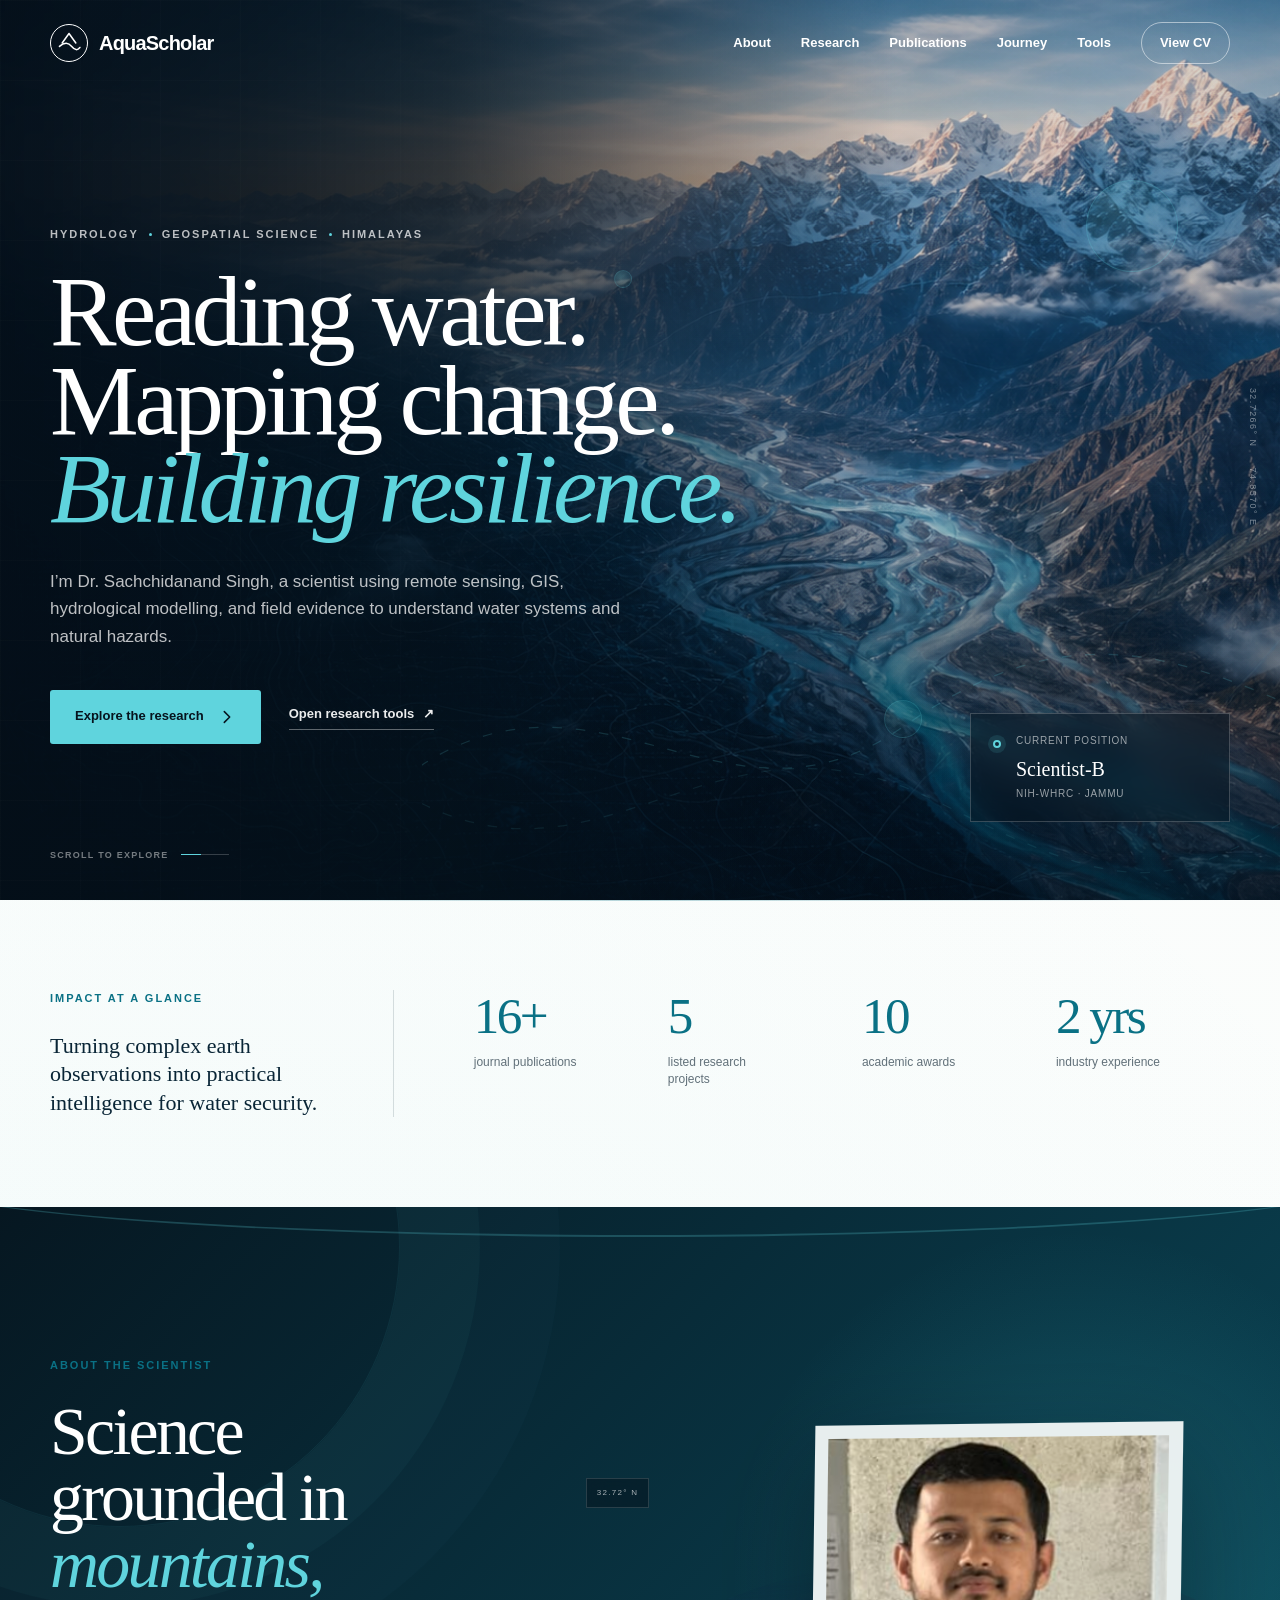
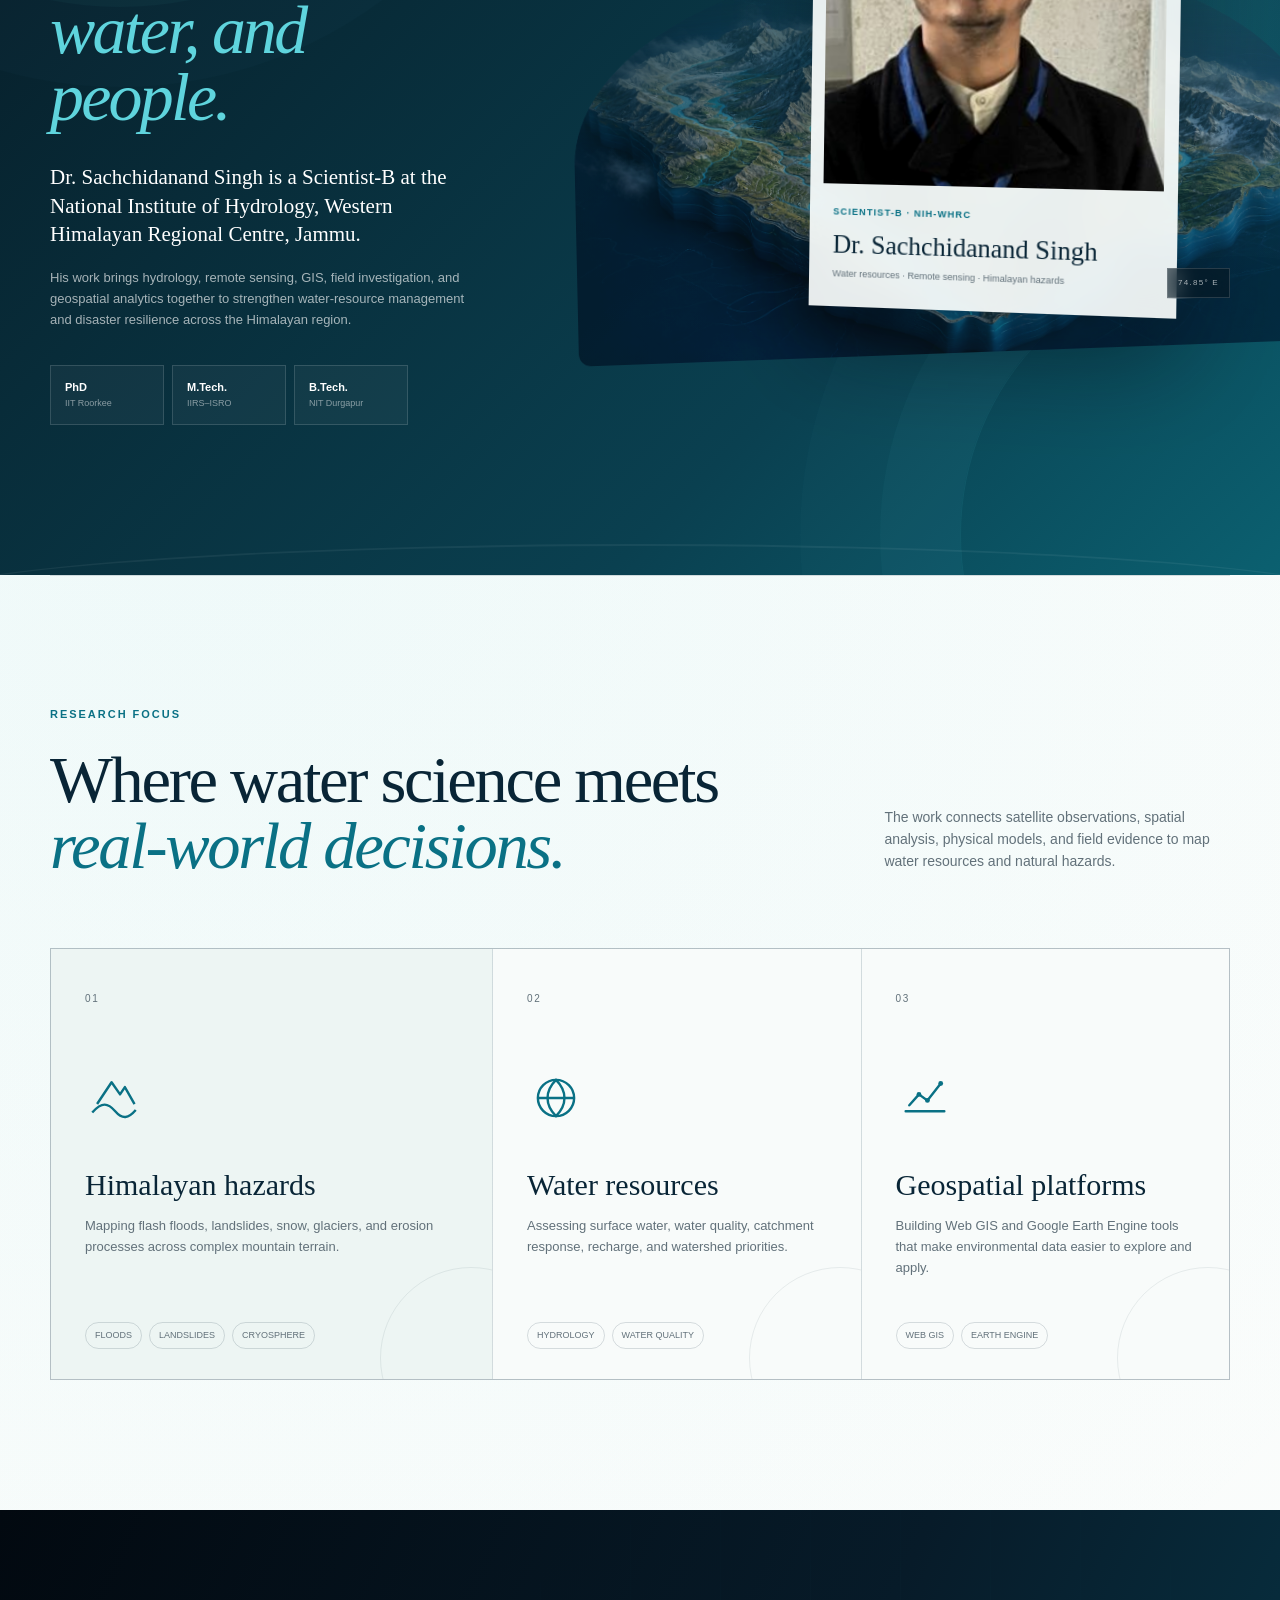
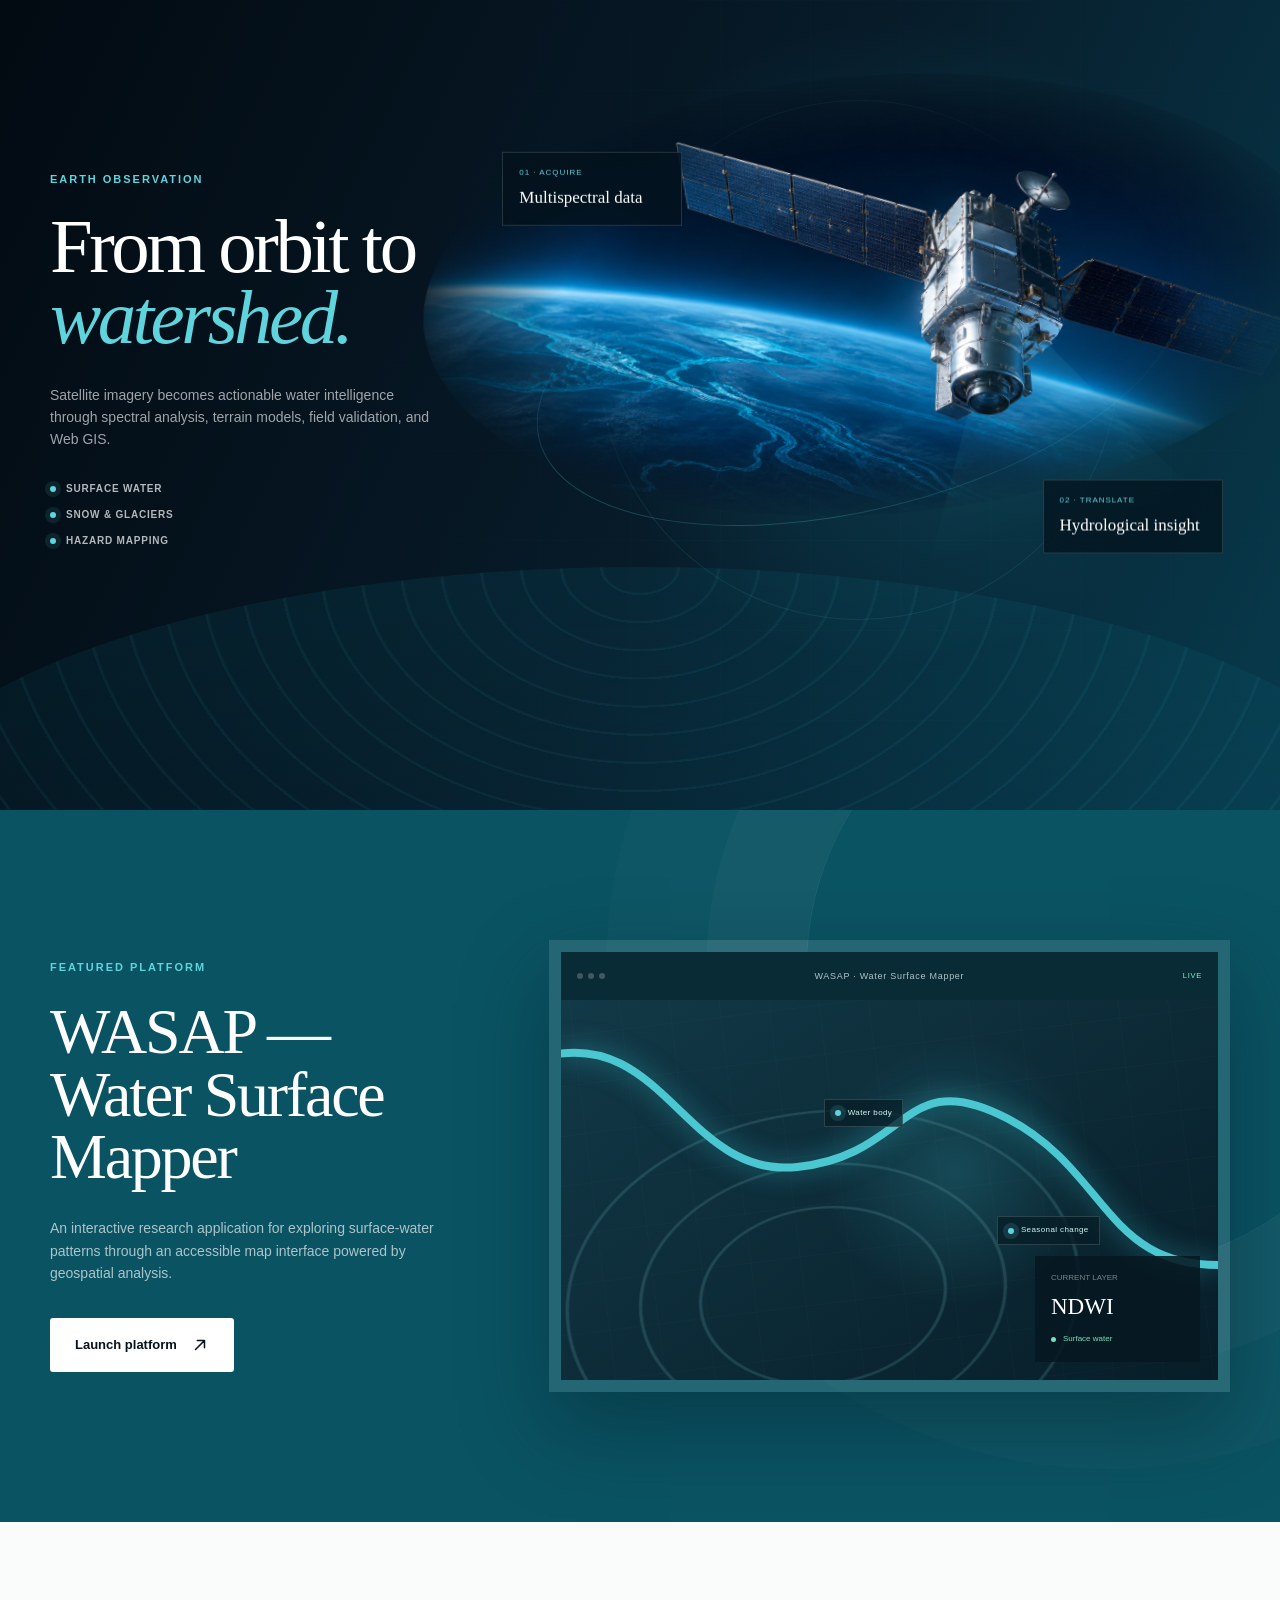
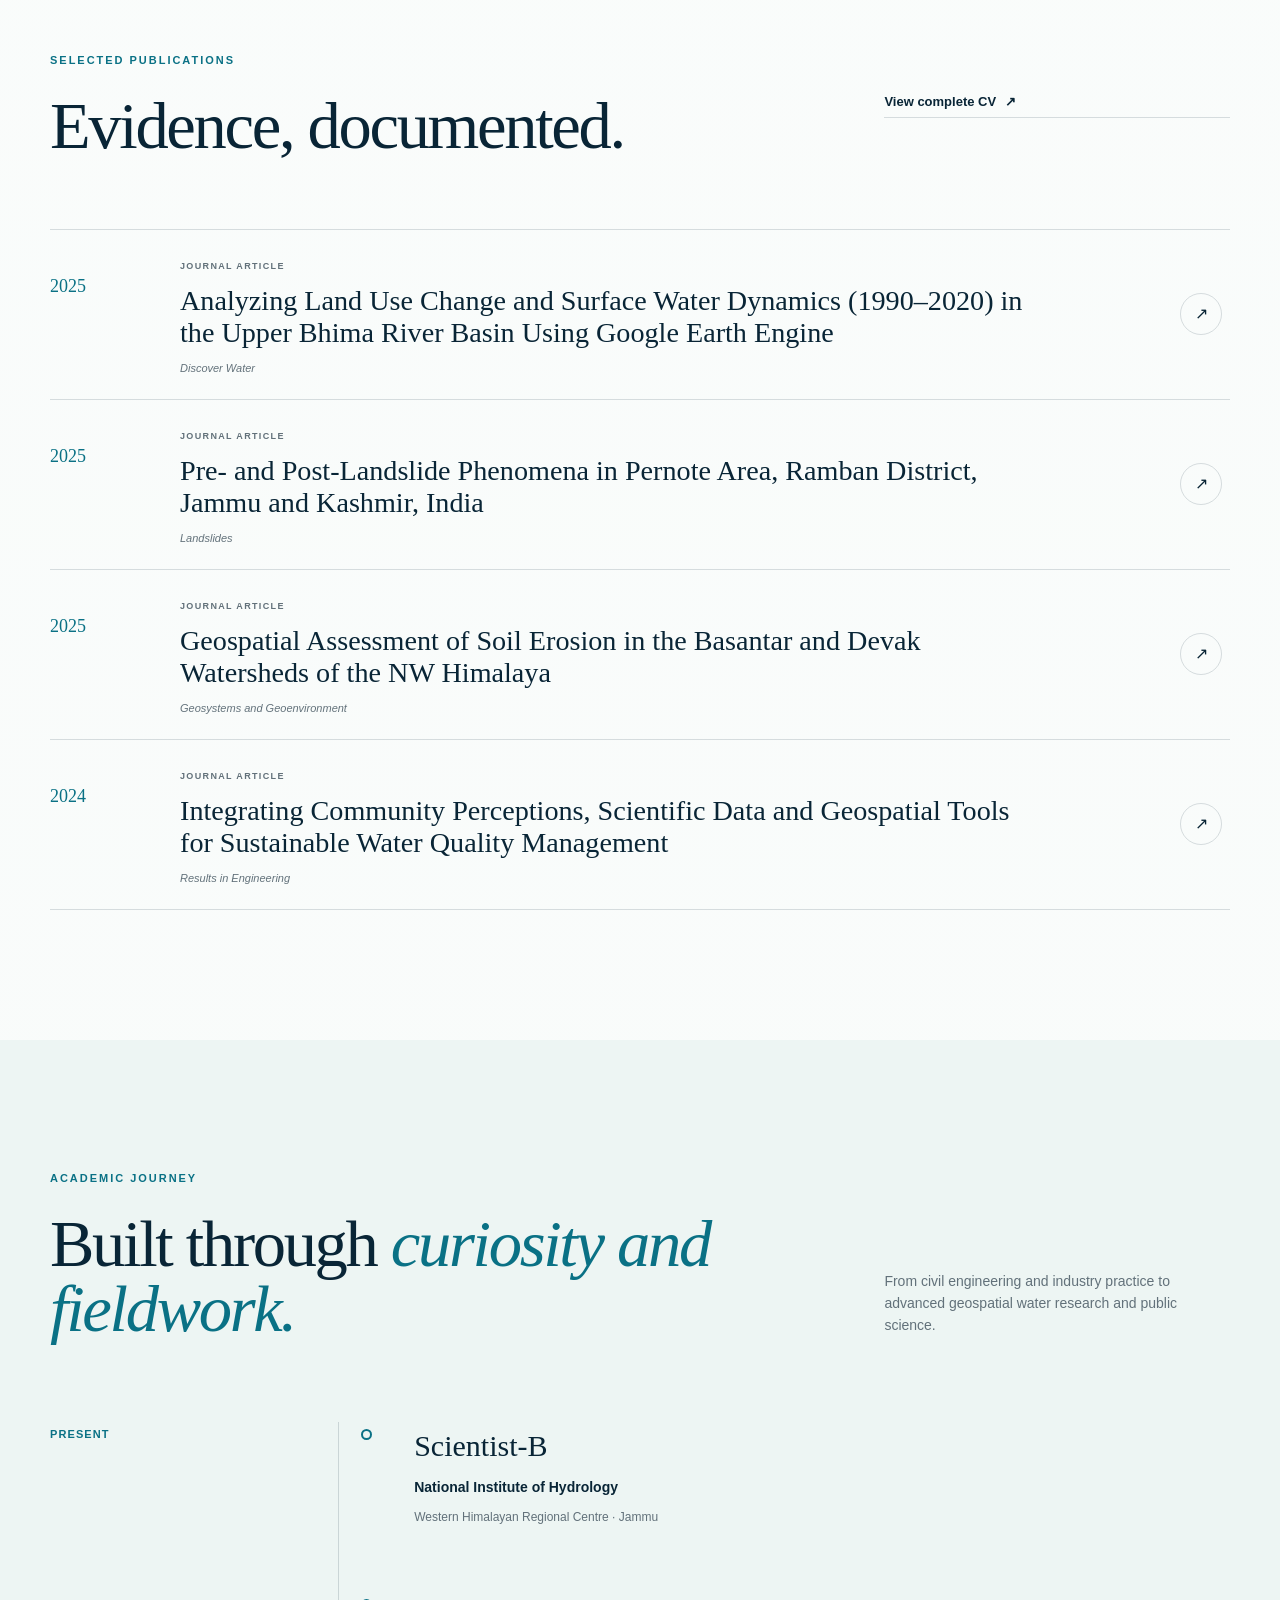
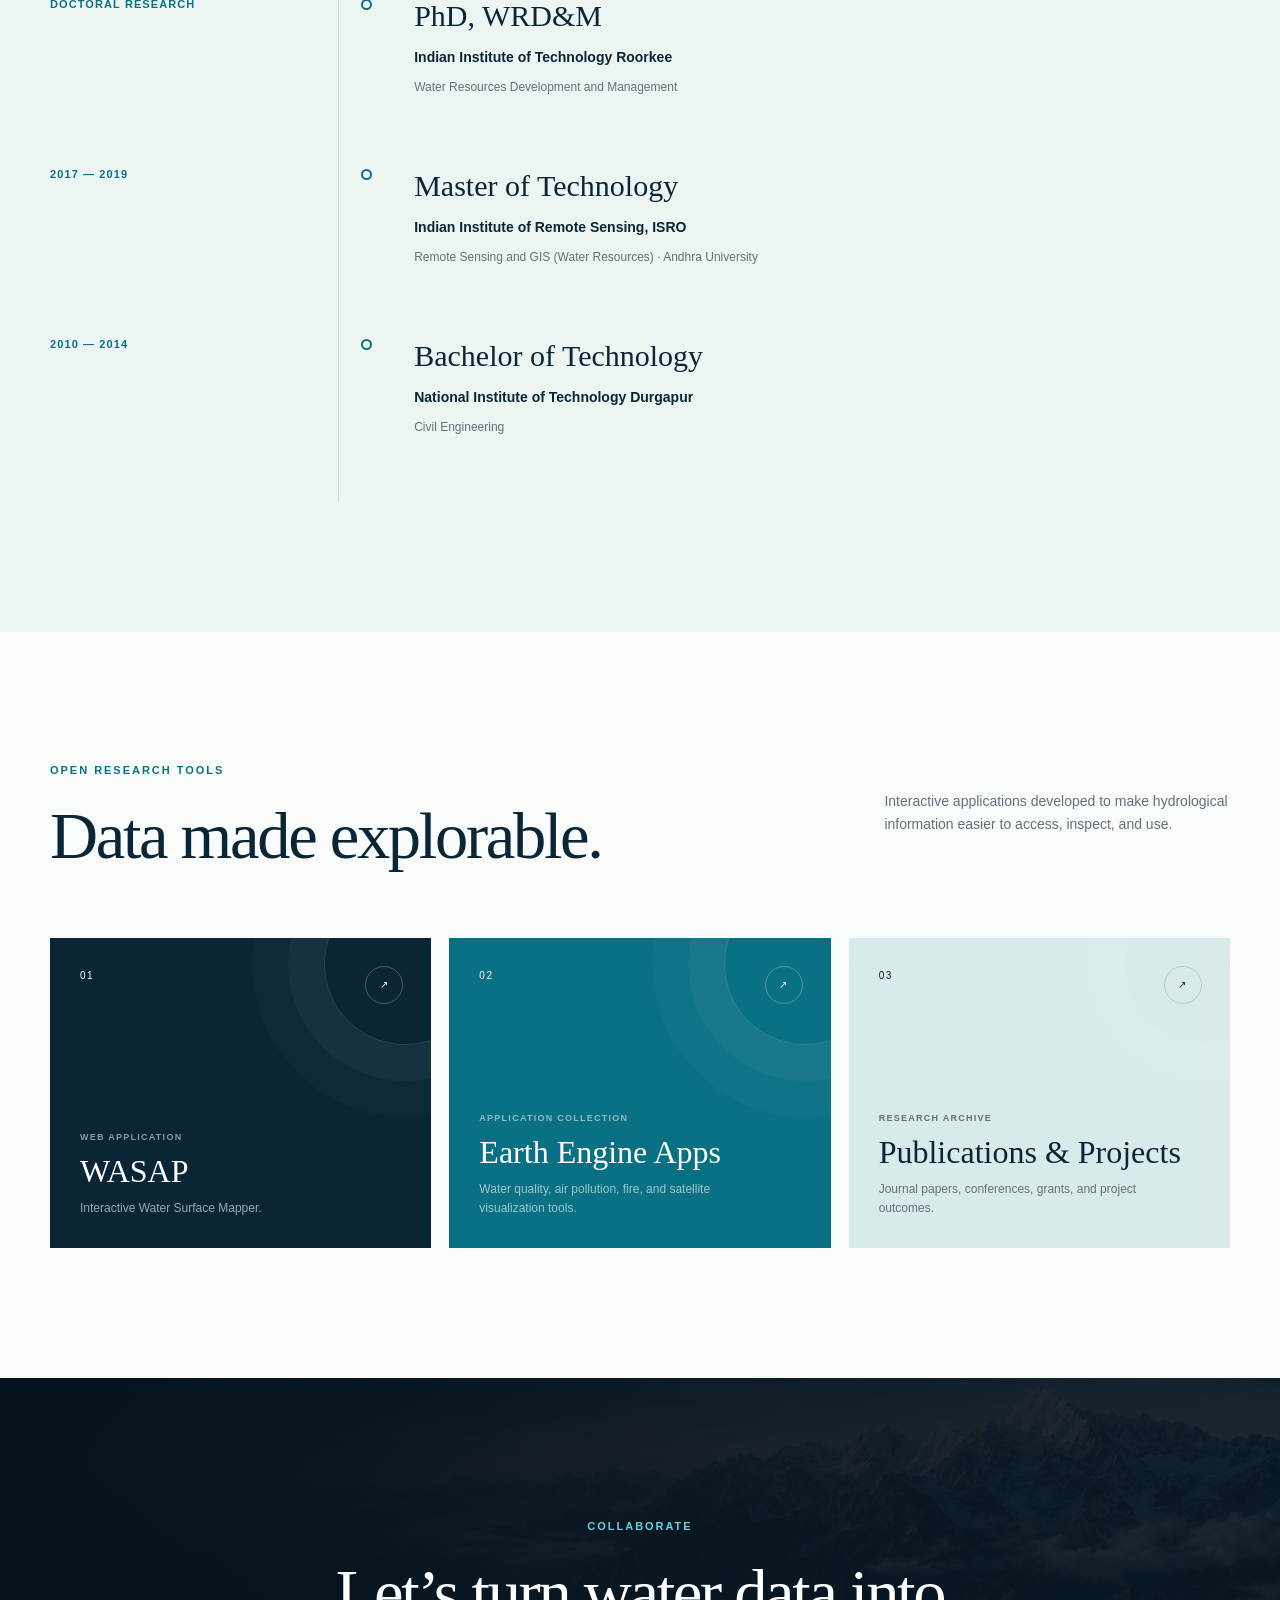
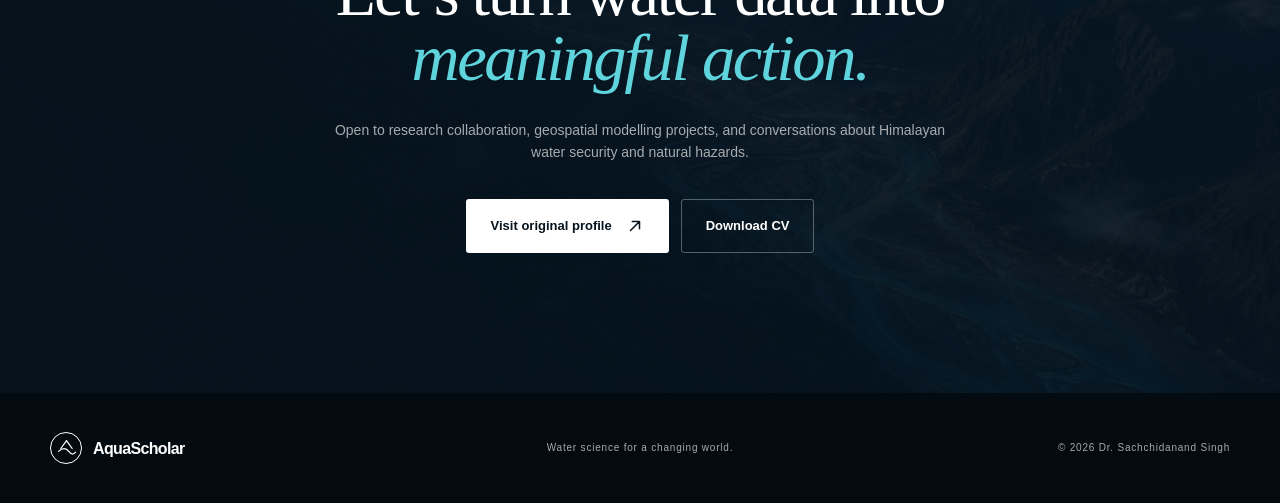
==== commit 797d09bc: "Update index.html" ====
--- a/index.html
+++ b/index.html
@@ -1,5 +1,5 @@
 <!doctype html>
-<html lang="en">
+<html lang="en"> 
 <head>
   <meta charset="utf-8">
   <meta name="viewport" content="width=device-width, initial-scale=1">
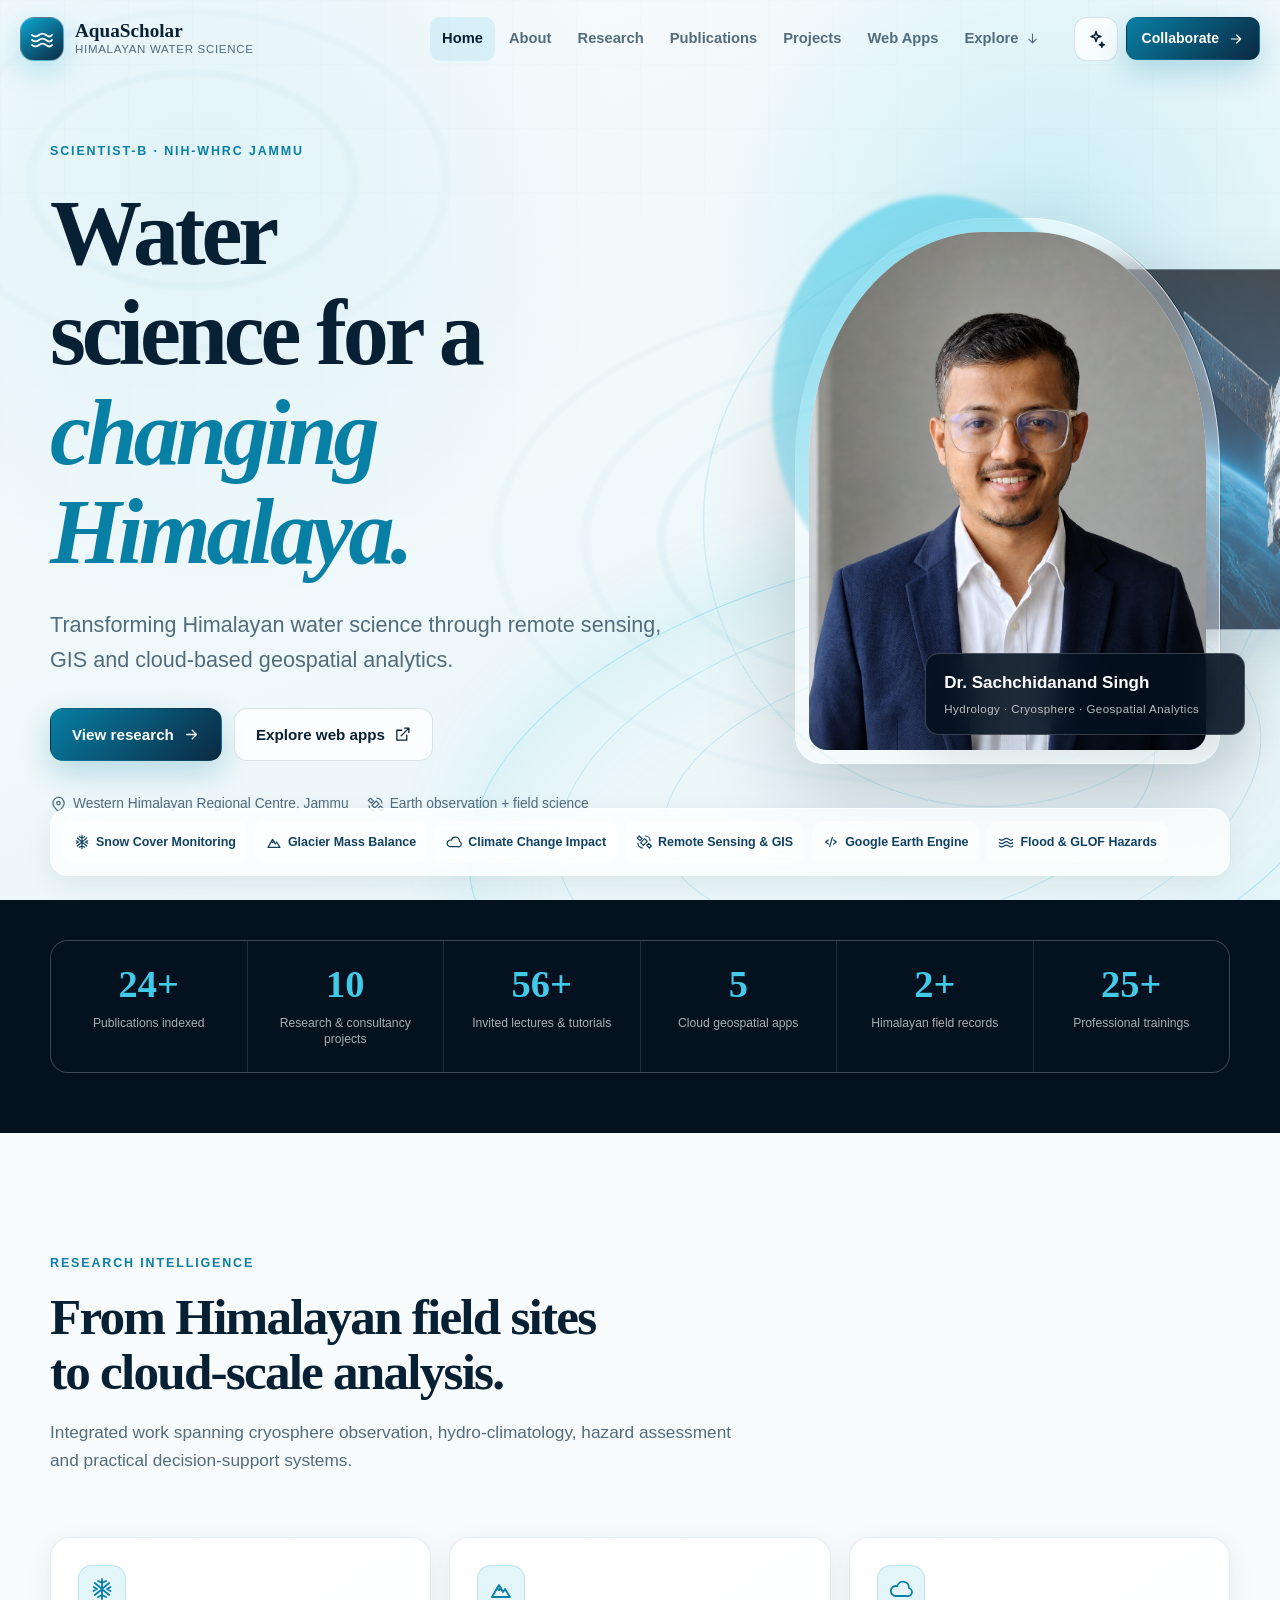
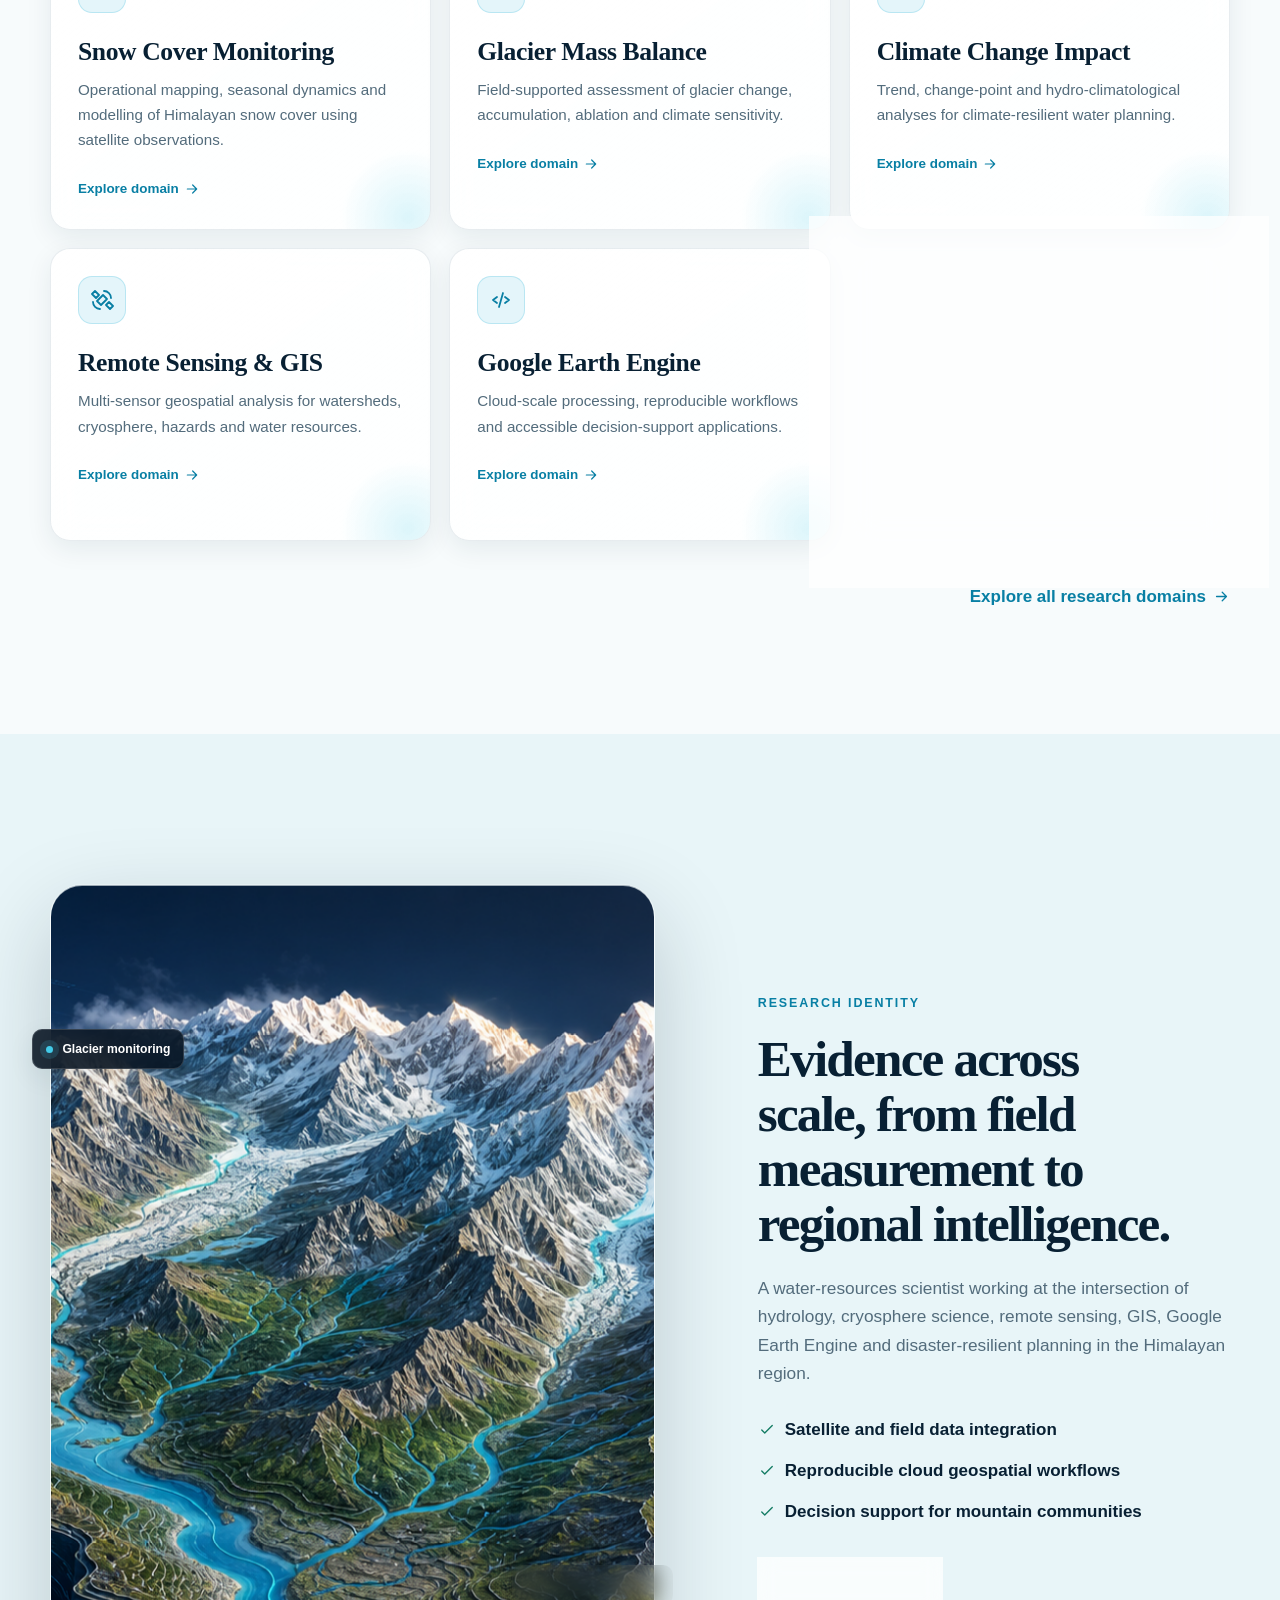
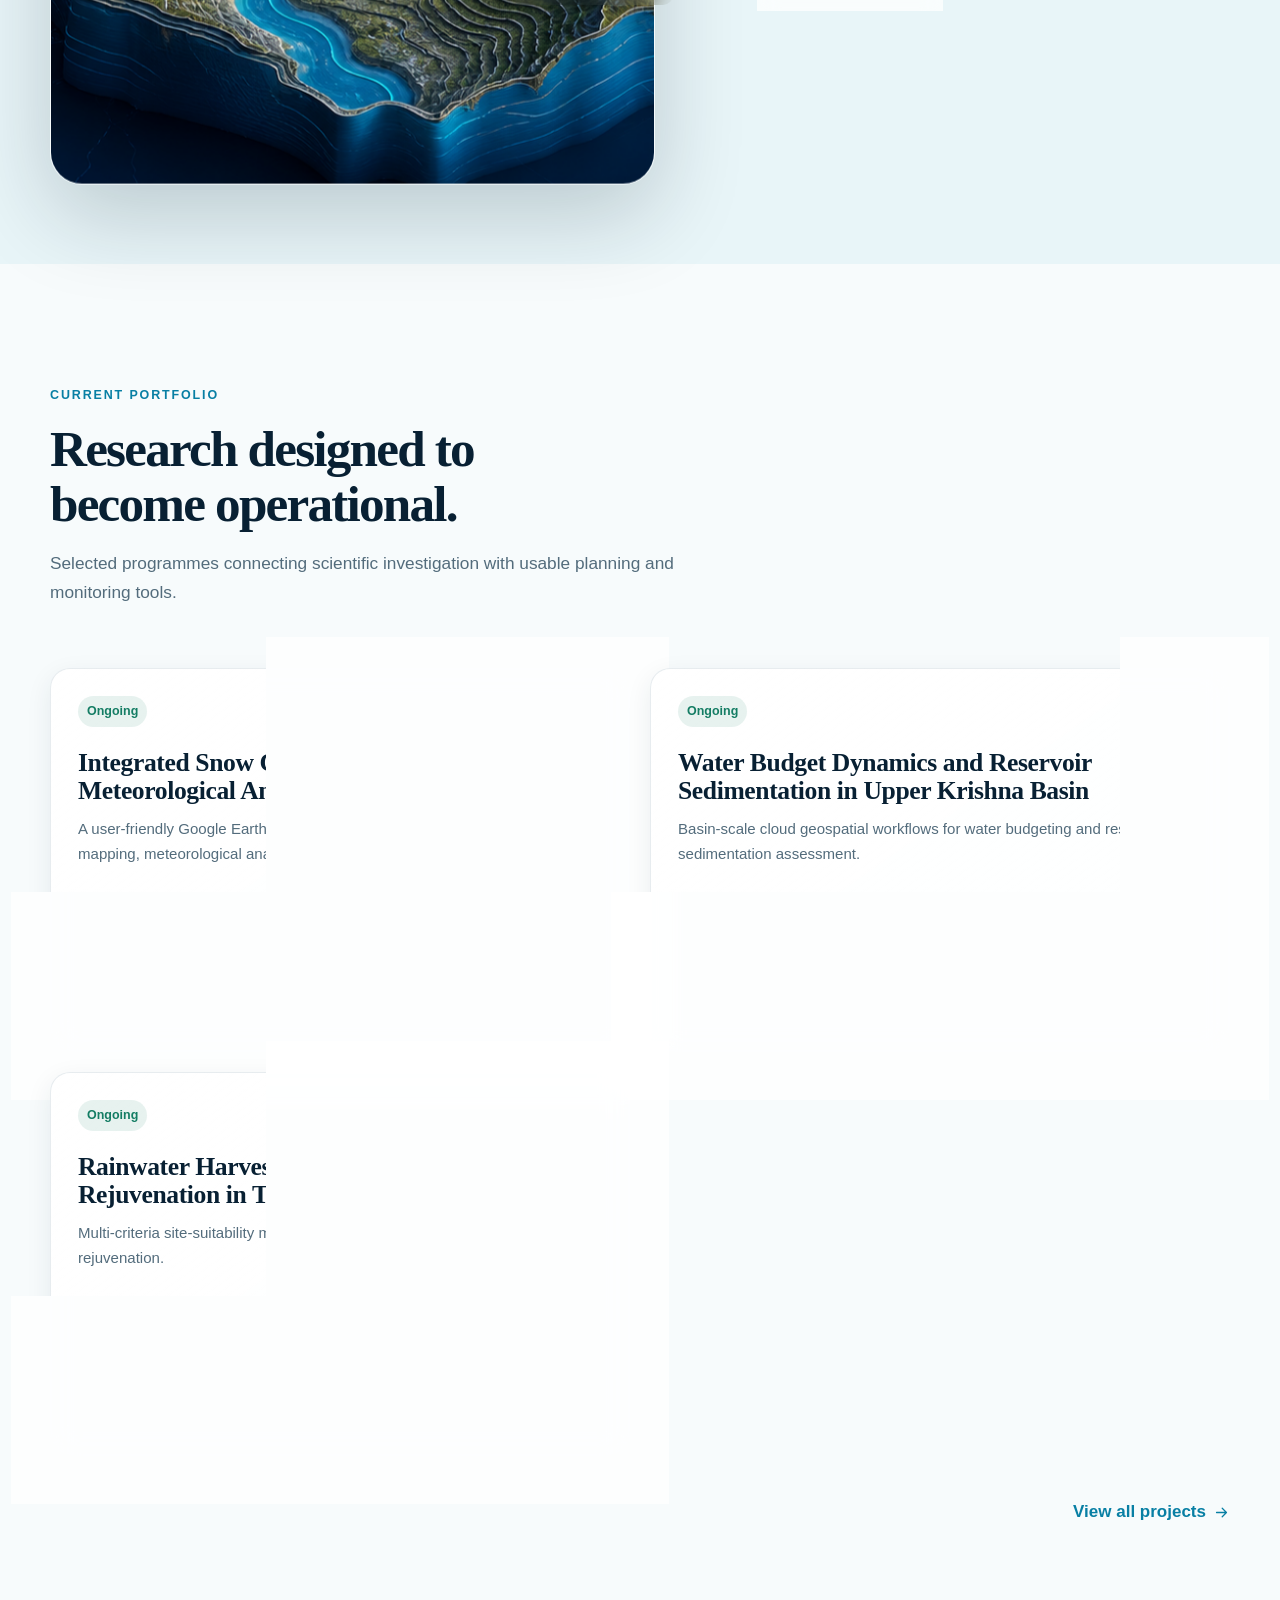
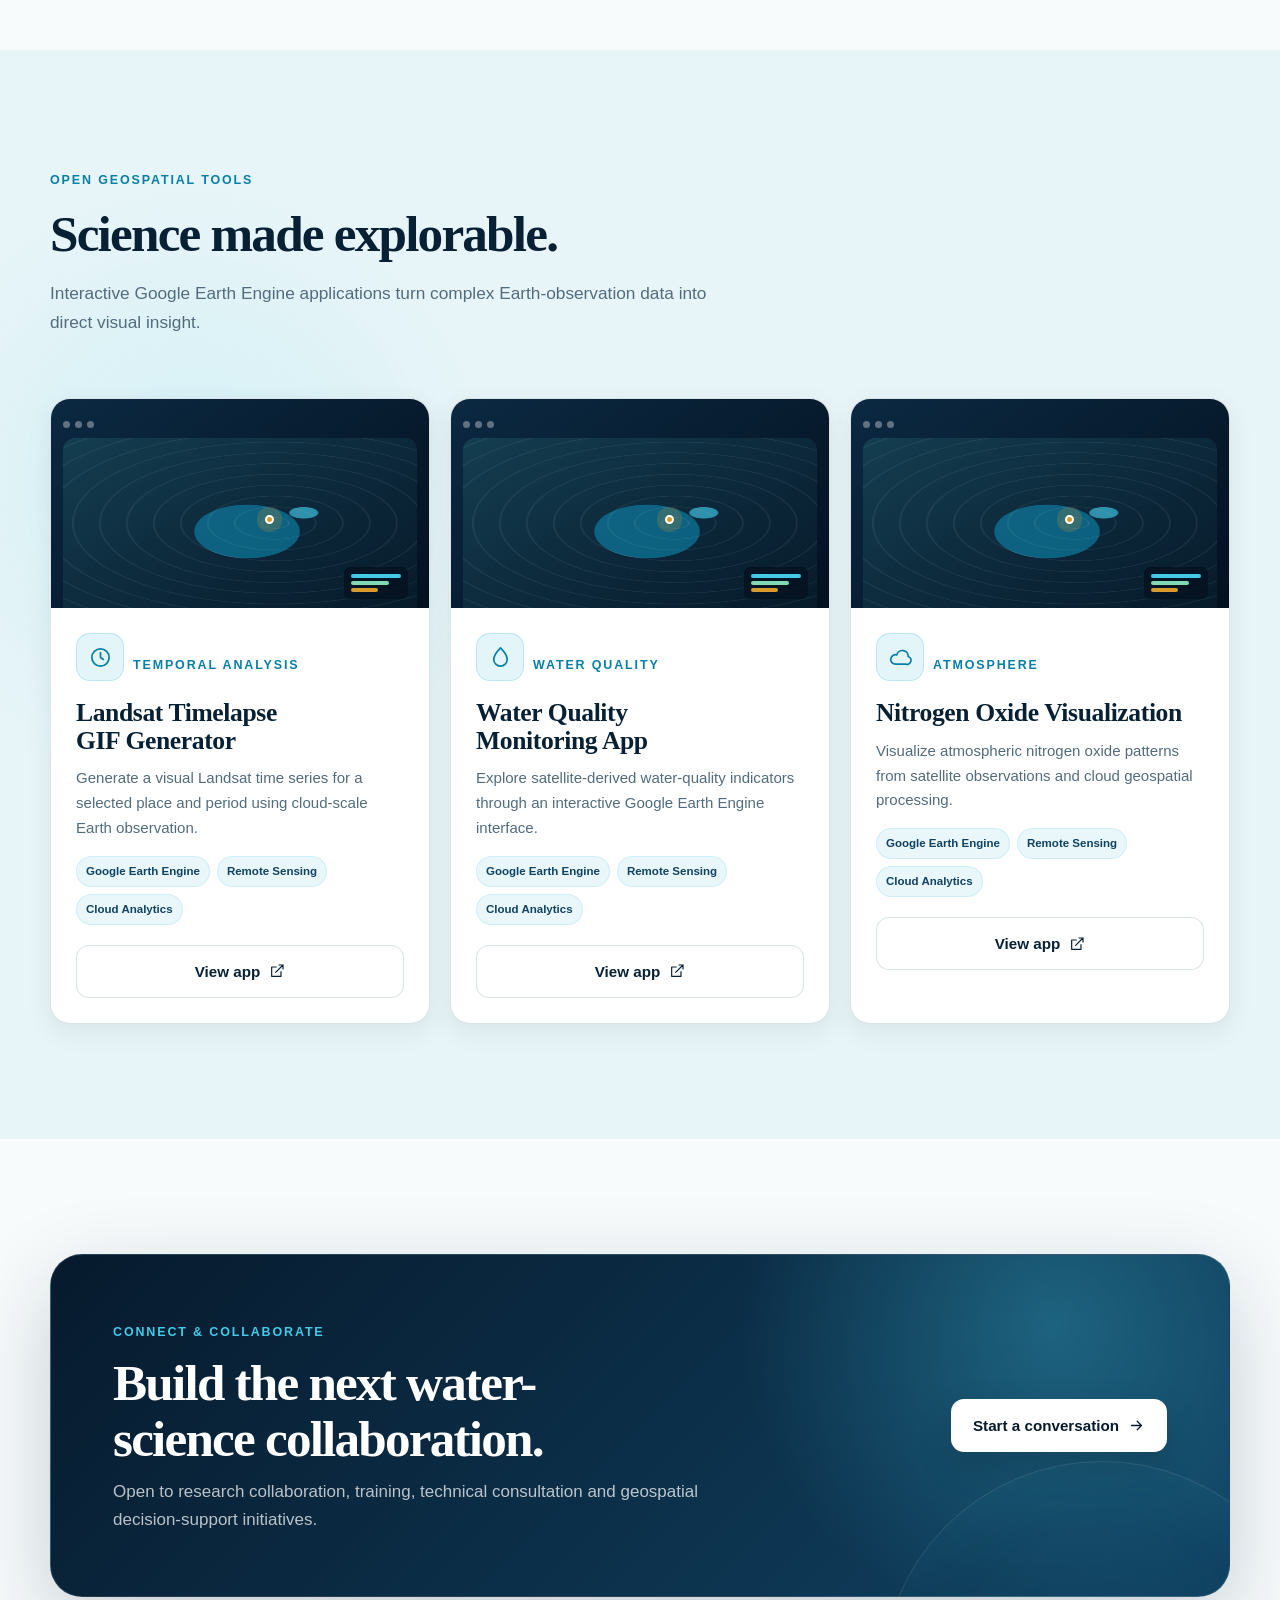
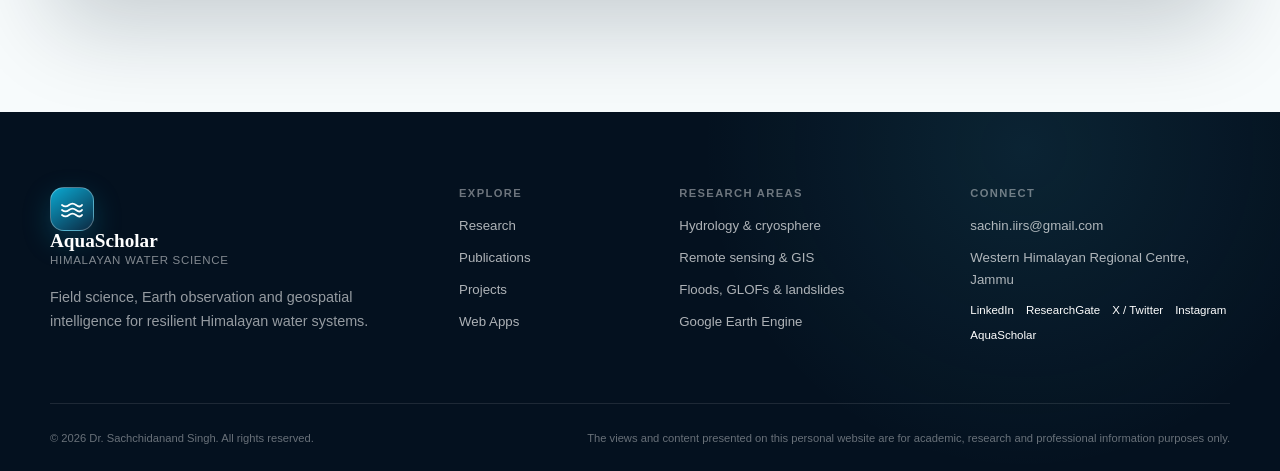
==== commit a8f1ada8: "Add files via upload" ====
--- a/index.html
+++ b/index.html
@@ -1,464 +1,63 @@
-<!doctype html>
-<html lang="en"> 
+﻿<!doctype html>
+<html lang="en">
 <head>
   <meta charset="utf-8">
   <meta name="viewport" content="width=device-width, initial-scale=1">
-  <meta name="theme-color" content="#06131d">
-  <meta name="description" content="AquaScholar is the research portfolio of Dr. Sachchidanand Singh, Scientist-B at the National Institute of Hydrology, focused on remote sensing, GIS, water resources, and Himalayan hazards.">
-  <title>AquaScholar | Water Science for a Changing World</title>
-  <script>document.documentElement.classList.add("js");</script>
-  <link rel="stylesheet" href="styles.css">
+  <meta name="theme-color" content="#071a2d">
+  <meta name="description" content="Personal academic portfolio of Dr. Sachchidanand Singh, Scientist-B at NIH-WHRC Jammu, working on hydrology, cryosphere, remote sensing, GIS, Google Earth Engine and water resources.">
+  <meta name="keywords" content="Hydrology, Cryosphere, Snow Cover, Glacier Mass Balance, Remote Sensing, GIS, Google Earth Engine, Water Resources, Flood Mapping, Landslide Susceptibility, GLOF, NIH WHRC Jammu">
+  <meta name="author" content="Dr. Sachchidanand Singh">
+  <meta property="og:type" content="website">
+  <meta property="og:title" content="Dr. Sachchidanand Singh | Hydrology, Cryosphere & Geospatial Analytics">
+  <meta property="og:description" content="Personal academic portfolio of Dr. Sachchidanand Singh, Scientist-B at NIH-WHRC Jammu, working on hydrology, cryosphere, remote sensing, GIS, Google Earth Engine and water resources.">
+  <meta property="og:image" content="assets/images/himalayan-watershed.png">
+  <meta property="og:url" content="https://www.aquascholar.in/">
+  <meta name="twitter:card" content="summary_large_image">
+  <link rel="canonical" href="https://www.aquascholar.in/">
+  <link rel="stylesheet" href="assets/styles.css">
+  <title>Dr. Sachchidanand Singh | Hydrology, Cryosphere & Geospatial Analytics</title>
+  <script type="application/ld+json">{
+  "@context": "https://schema.org",
+  "@type": "Person",
+  "name": "Dr. Sachchidanand Singh",
+  "jobTitle": "Scientist-B",
+  "worksFor": {
+    "@type": "Organization",
+    "name": "National Institute of Hydrology - Western Himalayan Regional Centre, Jammu"
+  },
+  "alumniOf": [
+    { "@type": "CollegeOrUniversity", "name": "Indian Institute of Technology Roorkee" },
+    { "@type": "CollegeOrUniversity", "name": "Indian Institute of Remote Sensing, ISRO" },
+    { "@type": "CollegeOrUniversity", "name": "National Institute of Technology Durgapur" }
+  ],
+  "url": "https://www.aquascholar.in/",
+  "email": "mailto:sachin.iirs@gmail.com",
+  "sameAs": [
+    "https://www.linkedin.com/in/sachchidanand-singh-51b78b46/",
+    "https://www.researchgate.net/profile/Sachchidanand_Singh9",
+    "https://twitter.com/Sachchi85238167"
+  ],
+  "knowsAbout": [
+    "Hydrology",
+    "Cryosphere",
+    "Remote Sensing",
+    "Geographic Information Systems",
+    "Google Earth Engine",
+    "Water Resources Management"
+  ]
+}</script>
 </head>
-<body>
-  <a class="skip-link" href="#main">Skip to content</a>
-
-  <header class="site-header" id="site-header">
-    <a class="brand" href="#top" aria-label="AquaScholar home">
-      <span class="brand-mark" aria-hidden="true">
-        <svg viewBox="0 0 44 44" fill="none">
-          <path d="M8 27c7.2-6.5 13.2-5.8 18 0s8.3 6.2 12 1.5" stroke="currentColor" stroke-width="2.2" stroke-linecap="round"/>
-          <path d="M12 22 22 8l10 14" stroke="currentColor" stroke-width="2.2" stroke-linecap="round" stroke-linejoin="round"/>
-        </svg>
-      </span>
-      <span>AquaScholar</span>
-    </a>
-
-    <button class="menu-toggle" type="button" aria-expanded="false" aria-controls="site-nav">
-      <span></span><span></span>
-      <span class="sr-only">Toggle navigation</span>
-    </button>
-
-    <nav class="site-nav" id="site-nav" aria-label="Main navigation">
-      <a href="#about">About</a>
-      <a href="#research">Research</a>
-      <a href="#publications">Publications</a>
-      <a href="#journey">Journey</a>
-      <a href="#tools">Tools</a>
-      <a class="nav-cta" href="https://www.aquascholar.in/cv" target="_blank" rel="noreferrer">View CV</a>
-    </nav>
-  </header>
-
-  <main id="main">
-    <section class="hero" id="top">
-      <div class="hero-bg motion-layer" data-parallax="0.08" aria-hidden="true"></div>
-      <div class="hero-grid" aria-hidden="true"></div>
-      <div class="water-field" aria-hidden="true">
-        <span class="water-orb orb-one"></span>
-        <span class="water-orb orb-two"></span>
-        <span class="water-orb orb-three"></span>
-        <svg class="current-line current-one" viewBox="0 0 900 240" preserveAspectRatio="none">
-          <path d="M-20 160C160 20 280 230 450 110S720 40 930 145"/>
-        </svg>
-        <svg class="current-line current-two" viewBox="0 0 900 240" preserveAspectRatio="none">
-          <path d="M-20 120C170 235 270 20 485 130S710 210 930 70"/>
-        </svg>
-      </div>
-      <div class="hero-content">
-        <p class="eyebrow reveal">Hydrology <span></span> Geospatial Science <span></span> Himalayas</p>
-        <h1 class="reveal">Reading water.<br>Mapping change.<br><em>Building resilience.</em></h1>
-        <p class="hero-copy reveal">
-          I’m Dr. Sachchidanand Singh, a scientist using remote sensing, GIS,
-          hydrological modelling, and field evidence to understand water systems and natural hazards.
-        </p>
-        <div class="hero-actions reveal">
-          <a class="button button-primary" href="#research">
-            Explore the research
-            <svg viewBox="0 0 20 20" aria-hidden="true"><path d="m7 4 6 6-6 6"/></svg>
-          </a>
-          <a class="text-link" href="#tools">Open research tools <span>↗</span></a>
-        </div>
-      </div>
-
-      <div class="hero-status reveal">
-        <span class="status-dot"></span>
-        <div>
-          <small>Current position</small>
-          <strong>Scientist-B</strong>
-          <span>NIH-WHRC · Jammu</span>
-        </div>
-      </div>
-
-      <div class="hero-coordinate" aria-hidden="true">
-        <span>32.7266° N</span>
-        <span>74.8570° E</span>
-      </div>
-
-      <a class="scroll-cue" href="#impact" aria-label="Scroll to impact">
-        <span>Scroll to explore</span>
-        <i></i>
-      </a>
-    </section>
-
-    <section class="impact section-shell" id="impact" aria-label="Research impact">
-      <div class="impact-intro reveal">
-        <span class="section-kicker">Impact at a glance</span>
-        <p>Turning complex earth observations into practical intelligence for water security.</p>
-      </div>
-      <div class="stats-grid">
-        <article class="stat reveal">
-          <strong><span data-count="16">0</span>+</strong>
-          <p>journal publications</p>
-        </article>
-        <article class="stat reveal">
-          <strong><span data-count="5">0</span></strong>
-          <p>listed research projects</p>
-        </article>
-        <article class="stat reveal">
-          <strong><span data-count="10">0</span></strong>
-          <p>academic awards</p>
-        </article>
-        <article class="stat reveal">
-          <strong><span data-count="2">0</span> yrs</strong>
-          <p>industry experience</p>
-        </article>
-      </div>
-    </section>
-
-    <section class="about" id="about">
-      <div class="about-ripple ripple-one" aria-hidden="true"></div>
-      <div class="about-ripple ripple-two" aria-hidden="true"></div>
-      <div class="about-inner section-shell">
-        <div class="about-copy reveal">
-          <span class="section-kicker">About the scientist</span>
-          <h2>Science grounded in <em>mountains, water, and people.</em></h2>
-          <p class="about-lead">
-            Dr. Sachchidanand Singh is a Scientist-B at the National Institute
-            of Hydrology, Western Himalayan Regional Centre, Jammu.
-          </p>
-          <p>
-            His work brings hydrology, remote sensing, GIS, field investigation,
-            and geospatial analytics together to strengthen water-resource
-            management and disaster resilience across the Himalayan region.
-          </p>
-          <div class="about-facts">
-            <span><strong>PhD</strong>IIT Roorkee</span>
-            <span><strong>M.Tech.</strong>IIRS–ISRO</span>
-            <span><strong>B.Tech.</strong>NIT Durgapur</span>
-          </div>
-        </div>
-
-        <div class="profile-scene reveal">
-          <div class="terrain-halo motion-layer" data-parallax="0.13" data-rotate="1.5">
-            <img src="assets/himalayan-terrain-3d.png" alt="">
-          </div>
-          <figure class="profile-frame motion-layer" data-parallax="-0.06" data-rotate="-0.6">
-            <div class="profile-photo-wrap">
-              <img src="assets/dr-sachchidanand-singh.png" alt="Dr. Sachchidanand Singh">
-              <span class="profile-shimmer" aria-hidden="true"></span>
-            </div>
-            <figcaption>
-              <small>Scientist-B · NIH-WHRC</small>
-              <strong>Dr. Sachchidanand Singh</strong>
-              <span>Water resources · Remote sensing · Himalayan hazards</span>
-            </figcaption>
-          </figure>
-          <div class="profile-depth depth-one" aria-hidden="true">32.72° N</div>
-          <div class="profile-depth depth-two" aria-hidden="true">74.85° E</div>
-        </div>
-      </div>
-    </section>
-
-    <section class="research section-shell" id="research">
-      <div class="section-heading reveal">
-        <div>
-          <span class="section-kicker">Research focus</span>
-          <h2>Where water science meets <em>real-world decisions.</em></h2>
-        </div>
-        <p>
-          The work connects satellite observations, spatial analysis, physical models,
-          and field evidence to map water resources and natural hazards.
-        </p>
-      </div>
-
-      <div class="research-grid">
-        <article class="research-card research-card-featured reveal">
-          <div class="card-index">01</div>
-          <div class="research-icon" aria-hidden="true">
-            <svg viewBox="0 0 48 48" fill="none">
-              <path d="M6 36c8-9 13-8 19-1s11 6 17-1" stroke="currentColor" stroke-width="2"/>
-              <path d="M10 29 22 11l7 10 4-6 8 14" stroke="currentColor" stroke-width="2" stroke-linejoin="round"/>
-            </svg>
-          </div>
-          <h3>Himalayan hazards</h3>
-          <p>Mapping flash floods, landslides, snow, glaciers, and erosion processes across complex mountain terrain.</p>
-          <div class="tag-row"><span>Floods</span><span>Landslides</span><span>Cryosphere</span></div>
-        </article>
-
-        <article class="research-card reveal">
-          <div class="card-index">02</div>
-          <div class="research-icon" aria-hidden="true">
-            <svg viewBox="0 0 48 48" fill="none">
-              <circle cx="24" cy="24" r="15" stroke="currentColor" stroke-width="2"/>
-              <path d="M9 24h30M24 9c5 5 7 10 7 15s-2 10-7 15c-5-5-7-10-7-15s2-10 7-15Z" stroke="currentColor" stroke-width="2"/>
-            </svg>
-          </div>
-          <h3>Water resources</h3>
-          <p>Assessing surface water, water quality, catchment response, recharge, and watershed priorities.</p>
-          <div class="tag-row"><span>Hydrology</span><span>Water quality</span></div>
-        </article>
-
-        <article class="research-card reveal">
-          <div class="card-index">03</div>
-          <div class="research-icon" aria-hidden="true">
-            <svg viewBox="0 0 48 48" fill="none">
-              <path d="M8 35h32M11 30l8-9 7 5 11-14" stroke="currentColor" stroke-width="2" stroke-linecap="round" stroke-linejoin="round"/>
-              <circle cx="19" cy="21" r="2" fill="currentColor"/>
-              <circle cx="26" cy="26" r="2" fill="currentColor"/>
-              <circle cx="37" cy="12" r="2" fill="currentColor"/>
-            </svg>
-          </div>
-          <h3>Geospatial platforms</h3>
-          <p>Building Web GIS and Google Earth Engine tools that make environmental data easier to explore and apply.</p>
-          <div class="tag-row"><span>Web GIS</span><span>Earth Engine</span></div>
-        </article>
-      </div>
-    </section>
-
-    <section class="orbit-scene" id="earth-observation">
-      <div class="orbit-water" aria-hidden="true"></div>
-      <div class="orbit-inner section-shell">
-        <div class="orbit-copy reveal">
-          <span class="section-kicker light">Earth observation</span>
-          <h2>From orbit to <em>watershed.</em></h2>
-          <p>
-            Satellite imagery becomes actionable water intelligence through
-            spectral analysis, terrain models, field validation, and Web GIS.
-          </p>
-          <div class="orbit-data">
-            <span><i></i> Surface water</span>
-            <span><i></i> Snow &amp; glaciers</span>
-            <span><i></i> Hazard mapping</span>
-          </div>
-        </div>
-
-        <div class="satellite-stage reveal">
-          <div class="orbit-ring ring-a" aria-hidden="true"></div>
-          <div class="orbit-ring ring-b" aria-hidden="true"></div>
-          <div class="scan-beam" aria-hidden="true"></div>
-          <div class="satellite-image motion-layer" data-parallax="0.18" data-rotate="2.6">
-            <img src="assets/satellite-observation.png" alt="3D Earth-observation satellite scanning river systems from orbit">
-          </div>
-          <div class="satellite-label label-one motion-layer" data-parallax="-0.05">
-            <small>01 · Acquire</small>
-            <strong>Multispectral data</strong>
-          </div>
-          <div class="satellite-label label-two motion-layer" data-parallax="0.07">
-            <small>02 · Translate</small>
-            <strong>Hydrological insight</strong>
-          </div>
-        </div>
-      </div>
-    </section>
-
-    <section class="spotlight">
-      <div class="spotlight-inner section-shell">
-        <div class="spotlight-copy reveal">
-          <span class="section-kicker light">Featured platform</span>
-          <h2>WASAP — Water Surface Mapper</h2>
-          <p>
-            An interactive research application for exploring surface-water patterns
-            through an accessible map interface powered by geospatial analysis.
-          </p>
-          <a class="button button-light" href="https://www.aquascholar.in/wasap" target="_blank" rel="noreferrer">
-            Launch platform
-            <svg viewBox="0 0 20 20" aria-hidden="true"><path d="M5 15 15 5M7 5h8v8"/></svg>
-          </a>
-        </div>
-        <div class="platform-visual reveal" aria-label="Stylized flood monitoring interface preview">
-          <div class="platform-topbar">
-            <div class="platform-dots"><i></i><i></i><i></i></div>
-            <span>WASAP · Water Surface Mapper</span>
-            <small>LIVE</small>
-          </div>
-          <div class="platform-screen">
-            <div class="map-lines" aria-hidden="true"></div>
-            <div class="map-river" aria-hidden="true">
-              <svg viewBox="0 0 640 330" preserveAspectRatio="none">
-                <path d="M-20 50C100 20 120 155 230 145s102-90 205-42 94 139 230 126"/>
-              </svg>
-            </div>
-            <span class="map-point point-one"><i></i> Water body</span>
-            <span class="map-point point-two"><i></i> Seasonal change</span>
-            <div class="map-legend">
-              <small>Current layer</small>
-              <strong>NDWI</strong>
-              <span><i></i> Surface water</span>
-            </div>
-          </div>
-        </div>
-      </div>
-    </section>
-
-    <section class="publications section-shell" id="publications">
-      <div class="section-heading compact reveal">
-        <div>
-          <span class="section-kicker">Selected publications</span>
-          <h2>Evidence, documented.</h2>
-        </div>
-        <a class="text-link dark" href="https://www.aquascholar.in/cv" target="_blank" rel="noreferrer">View complete CV <span>↗</span></a>
-      </div>
-
-      <div class="publication-list">
-        <article class="publication reveal">
-          <span class="pub-year">2025</span>
-          <div class="pub-body">
-            <span class="pub-type">Journal article</span>
-            <h3>Analyzing Land Use Change and Surface Water Dynamics (1990–2020) in the Upper Bhima River Basin Using Google Earth Engine</h3>
-            <p>Discover Water</p>
-          </div>
-          <span class="pub-arrow" aria-hidden="true">↗</span>
-        </article>
-        <article class="publication reveal">
-          <span class="pub-year">2025</span>
-          <div class="pub-body">
-            <span class="pub-type">Journal article</span>
-            <h3>Pre- and Post-Landslide Phenomena in Pernote Area, Ramban District, Jammu and Kashmir, India</h3>
-            <p>Landslides</p>
-          </div>
-          <span class="pub-arrow" aria-hidden="true">↗</span>
-        </article>
-        <article class="publication reveal">
-          <span class="pub-year">2025</span>
-          <div class="pub-body">
-            <span class="pub-type">Journal article</span>
-            <h3>Geospatial Assessment of Soil Erosion in the Basantar and Devak Watersheds of the NW Himalaya</h3>
-            <p>Geosystems and Geoenvironment</p>
-          </div>
-          <span class="pub-arrow" aria-hidden="true">↗</span>
-        </article>
-        <article class="publication reveal">
-          <span class="pub-year">2024</span>
-          <div class="pub-body">
-            <span class="pub-type">Journal article</span>
-            <h3>Integrating Community Perceptions, Scientific Data and Geospatial Tools for Sustainable Water Quality Management</h3>
-            <p>Results in Engineering</p>
-          </div>
-          <span class="pub-arrow" aria-hidden="true">↗</span>
-        </article>
-      </div>
-    </section>
-
-    <section class="journey" id="journey">
-      <div class="section-shell">
-        <div class="section-heading reveal">
-          <div>
-            <span class="section-kicker">Academic journey</span>
-            <h2>Built through <em>curiosity and fieldwork.</em></h2>
-          </div>
-          <p>From civil engineering and industry practice to advanced geospatial water research and public science.</p>
-        </div>
-
-        <div class="timeline">
-          <article class="timeline-item reveal">
-            <div class="timeline-year">Present</div>
-            <div class="timeline-marker"></div>
-            <div>
-              <h3>Scientist-B</h3>
-              <p>National Institute of Hydrology</p>
-              <span>Western Himalayan Regional Centre · Jammu</span>
-            </div>
-          </article>
-          <article class="timeline-item reveal">
-            <div class="timeline-year">Doctoral Research</div>
-            <div class="timeline-marker"></div>
-            <div>
-              <h3>PhD, WRD&amp;M</h3>
-              <p>Indian Institute of Technology Roorkee</p>
-              <span>Water Resources Development and Management</span>
-            </div>
-          </article>
-          <article class="timeline-item reveal">
-            <div class="timeline-year">2017 — 2019</div>
-            <div class="timeline-marker"></div>
-            <div>
-              <h3>Master of Technology</h3>
-              <p>Indian Institute of Remote Sensing, ISRO</p>
-              <span>Remote Sensing and GIS (Water Resources) · Andhra University</span>
-            </div>
-          </article>
-          <article class="timeline-item reveal">
-            <div class="timeline-year">2010 — 2014</div>
-            <div class="timeline-marker"></div>
-            <div>
-              <h3>Bachelor of Technology</h3>
-              <p>National Institute of Technology Durgapur</p>
-              <span>Civil Engineering</span>
-            </div>
-          </article>
-        </div>
-      </div>
-    </section>
-
-    <section class="tools section-shell" id="tools">
-      <div class="section-heading compact reveal">
-        <div>
-          <span class="section-kicker">Open research tools</span>
-          <h2>Data made explorable.</h2>
-        </div>
-        <p>Interactive applications developed to make hydrological information easier to access, inspect, and use.</p>
-      </div>
-
-      <div class="tool-grid">
-        <a class="tool-card reveal" href="https://www.aquascholar.in/wasap" target="_blank" rel="noreferrer">
-          <div class="tool-number">01</div>
-          <div>
-            <span>Web application</span>
-            <h3>WASAP</h3>
-            <p>Interactive Water Surface Mapper.</p>
-          </div>
-          <i>↗</i>
-        </a>
-        <a class="tool-card reveal" href="https://www.aquascholar.in/web-apps" target="_blank" rel="noreferrer">
-          <div class="tool-number">02</div>
-          <div>
-            <span>Application collection</span>
-            <h3>Earth Engine Apps</h3>
-            <p>Water quality, air pollution, fire, and satellite visualization tools.</p>
-          </div>
-          <i>↗</i>
-        </a>
-        <a class="tool-card reveal" href="https://www.aquascholar.in/research" target="_blank" rel="noreferrer">
-          <div class="tool-number">03</div>
-          <div>
-            <span>Research archive</span>
-            <h3>Publications &amp; Projects</h3>
-            <p>Journal papers, conferences, grants, and project outcomes.</p>
-          </div>
-          <i>↗</i>
-        </a>
-      </div>
-    </section>
-
-    <section class="contact">
-      <div class="contact-inner section-shell reveal">
-        <span class="section-kicker light">Collaborate</span>
-        <h2>Let’s turn water data into <em>meaningful action.</em></h2>
-        <p>Open to research collaboration, geospatial modelling projects, and conversations about Himalayan water security and natural hazards.</p>
-        <div class="contact-actions">
-          <a class="button button-light" href="https://www.aquascholar.in/" target="_blank" rel="noreferrer">
-            Visit original profile
-            <svg viewBox="0 0 20 20" aria-hidden="true"><path d="M5 15 15 5M7 5h8v8"/></svg>
-          </a>
-          <a class="button button-outline" href="https://www.aquascholar.in/cv" target="_blank" rel="noreferrer">Download CV</a>
-        </div>
-      </div>
-    </section>
-  </main>
-
-  <footer class="site-footer">
-    <a class="brand" href="#top">
-      <span class="brand-mark" aria-hidden="true">
-        <svg viewBox="0 0 44 44" fill="none">
-          <path d="M8 27c7.2-6.5 13.2-5.8 18 0s8.3 6.2 12 1.5" stroke="currentColor" stroke-width="2.2" stroke-linecap="round"/>
-          <path d="M12 22 22 8l10 14" stroke="currentColor" stroke-width="2.2" stroke-linecap="round" stroke-linejoin="round"/>
-        </svg>
-      </span>
-      <span>AquaScholar</span>
-    </a>
-    <p>Water science for a changing world.</p>
-    <span>© <span id="year"></span> Dr. Sachchidanand Singh</span>
-  </footer>
-
-  <script src="script.js"></script>
+<body data-page="home">
+  <div id="site-shell">
+    <noscript>
+      <main style="max-width:760px;margin:100px auto;padding:24px;font-family:Arial,sans-serif">
+        <h1>Dr. Sachchidanand Singh</h1>
+        <p>Scientist-B, National Institute of Hydrology, Western Himalayan Regional Centre, Jammu.</p>
+        <p>This portfolio uses JavaScript for reusable multi-page content. Please enable JavaScript to view the complete website.</p>
+      </main>
+    </noscript>
+  </div>
+  <script src="data/content.js"></script>
+  <script src="assets/app.js"></script>
 </body>
-</html>
+</html>
--- a/assets/styles.css
+++ b/assets/styles.css
@@ -0,0 +1,3417 @@
+:root {
+  --navy-950: #04111f;
+  --navy-900: #071a2d;
+  --navy-800: #0b2942;
+  --navy-700: #104262;
+  --glacier-600: #087fa4;
+  --glacier-500: #0ba8d1;
+  --glacier-400: #42cae8;
+  --cyan-200: #b7eff8;
+  --snow: #f7fbfc;
+  --ice: #e8f5f8;
+  --surface: #ffffff;
+  --surface-soft: rgba(255, 255, 255, 0.74);
+  --ink: #082033;
+  --muted: #536c7c;
+  --line: rgba(8, 64, 91, 0.14);
+  --gold: #d69b2d;
+  --gold-soft: #fff5d9;
+  --success: #147d64;
+  --danger: #b23b3b;
+  --shadow-sm: 0 8px 26px rgba(9, 49, 70, 0.08);
+  --shadow-md: 0 18px 52px rgba(5, 35, 54, 0.13);
+  --shadow-lg: 0 30px 90px rgba(2, 25, 41, 0.2);
+  --radius-sm: 12px;
+  --radius-md: 20px;
+  --radius-lg: 32px;
+  --container: 1180px;
+  --header-height: 78px;
+  --ease: cubic-bezier(0.22, 1, 0.36, 1);
+}
+
+:root[data-theme="dark"] {
+  --snow: #061421;
+  --ice: #0a1e2e;
+  --surface: #0b2436;
+  --surface-soft: rgba(10, 31, 46, 0.78);
+  --ink: #eefbff;
+  --muted: #a9c2cf;
+  --line: rgba(180, 230, 240, 0.16);
+  --gold-soft: #352a12;
+  --shadow-sm: 0 8px 26px rgba(0, 0, 0, 0.18);
+  --shadow-md: 0 18px 52px rgba(0, 0, 0, 0.28);
+  --shadow-lg: 0 30px 90px rgba(0, 0, 0, 0.38);
+}
+
+* {
+  box-sizing: border-box;
+}
+
+html {
+  scroll-behavior: smooth;
+  scroll-padding-top: calc(var(--header-height) + 20px);
+  overflow-x: clip;
+}
+
+body {
+  margin: 0;
+  color: var(--ink);
+  background: var(--snow);
+  font-family: "Atkinson Hyperlegible", Arial, sans-serif;
+  font-size: 17px;
+  line-height: 1.65;
+  overflow-x: hidden;
+  -webkit-font-smoothing: antialiased;
+}
+
+body.menu-open {
+  overflow: hidden;
+}
+
+button,
+input,
+select,
+textarea {
+  color: inherit;
+  font: inherit;
+}
+
+button,
+a {
+  touch-action: manipulation;
+}
+
+button {
+  cursor: pointer;
+}
+
+a {
+  color: inherit;
+  text-decoration: none;
+}
+
+img,
+svg {
+  display: block;
+  max-width: 100%;
+}
+
+h1,
+h2,
+h3,
+p {
+  margin-top: 0;
+}
+
+h1,
+h2,
+h3 {
+  font-family: "Crimson Pro", Georgia, serif;
+  line-height: 1.08;
+  text-wrap: balance;
+}
+
+h1 {
+  font-size: clamp(3.1rem, 7.2vw, 6.8rem);
+  letter-spacing: -0.045em;
+}
+
+h2 {
+  font-size: clamp(2.2rem, 4vw, 4rem);
+  letter-spacing: -0.035em;
+}
+
+h3 {
+  font-size: clamp(1.35rem, 2vw, 1.75rem);
+  letter-spacing: -0.015em;
+}
+
+p {
+  color: var(--muted);
+}
+
+[hidden] {
+  display: none !important;
+}
+
+.container {
+  width: min(calc(100% - 40px), var(--container));
+  margin-inline: auto;
+}
+
+.section {
+  position: relative;
+  padding: clamp(76px, 9vw, 132px) 0;
+}
+
+.skip-link {
+  position: fixed;
+  z-index: 2000;
+  top: 10px;
+  left: 10px;
+  padding: 12px 18px;
+  color: white;
+  background: var(--navy-950);
+  border-radius: 8px;
+  transform: translateY(-150%);
+  transition: transform 180ms ease;
+}
+
+.skip-link:focus {
+  transform: translateY(0);
+}
+
+.sr-only {
+  position: absolute;
+  width: 1px;
+  height: 1px;
+  padding: 0;
+  margin: -1px;
+  overflow: hidden;
+  clip: rect(0, 0, 0, 0);
+  white-space: nowrap;
+  border: 0;
+}
+
+:focus-visible {
+  outline: 3px solid var(--glacier-400);
+  outline-offset: 3px;
+}
+
+.icon {
+  flex: 0 0 auto;
+}
+
+.scroll-progress {
+  position: fixed;
+  z-index: 1100;
+  top: 0;
+  left: 0;
+  width: 100%;
+  height: 3px;
+  transform-origin: left;
+}
+
+.scroll-progress span {
+  display: block;
+  width: 100%;
+  height: 100%;
+  background: linear-gradient(90deg, var(--glacier-500), var(--glacier-400), var(--gold));
+  transform: scaleX(0);
+  transform-origin: left;
+}
+
+.site-header {
+  position: fixed;
+  z-index: 1000;
+  top: 0;
+  left: 0;
+  width: 100%;
+  height: var(--header-height);
+  border-bottom: 1px solid transparent;
+  transition: background 220ms ease, box-shadow 220ms ease, border-color 220ms ease;
+}
+
+.site-header.is-scrolled {
+  background: color-mix(in srgb, var(--snow) 88%, transparent);
+  border-color: var(--line);
+  box-shadow: 0 8px 30px rgba(4, 32, 48, 0.08);
+  backdrop-filter: blur(18px) saturate(140%);
+}
+
+.nav-shell {
+  display: flex;
+  align-items: center;
+  justify-content: space-between;
+  width: min(calc(100% - 40px), 1320px);
+  height: 100%;
+  margin-inline: auto;
+  gap: 22px;
+}
+
+.brand {
+  display: inline-flex;
+  align-items: center;
+  min-height: 48px;
+  gap: 11px;
+}
+
+.brand-mark {
+  display: grid;
+  width: 44px;
+  height: 44px;
+  color: white;
+  background: linear-gradient(145deg, var(--glacier-500), var(--navy-800));
+  border: 1px solid rgba(255, 255, 255, 0.3);
+  border-radius: 14px;
+  box-shadow: 0 10px 28px rgba(11, 168, 209, 0.25);
+  place-items: center;
+}
+
+.brand strong,
+.brand small {
+  display: block;
+}
+
+.brand strong {
+  font-family: "Crimson Pro", Georgia, serif;
+  font-size: 1.2rem;
+  line-height: 1;
+}
+
+.brand small {
+  margin-top: 4px;
+  color: var(--muted);
+  font-size: 0.72rem;
+  line-height: 1;
+  letter-spacing: 0.06em;
+  text-transform: uppercase;
+}
+
+.desktop-nav {
+  display: flex;
+  align-items: center;
+  gap: 2px;
+  margin-left: auto;
+}
+
+.desktop-nav > a,
+.nav-dropdown > button {
+  display: inline-flex;
+  align-items: center;
+  justify-content: center;
+  min-height: 44px;
+  padding: 9px 12px;
+  color: var(--muted);
+  background: none;
+  border: 0;
+  border-radius: 10px;
+  font-size: 0.92rem;
+  font-weight: 700;
+  gap: 6px;
+  transition: color 180ms ease, background 180ms ease;
+}
+
+.desktop-nav > a:hover,
+.desktop-nav > a.is-active,
+.nav-dropdown > button:hover,
+.nav-dropdown.is-open > button {
+  color: var(--ink);
+  background: color-mix(in srgb, var(--glacier-500) 10%, transparent);
+}
+
+.nav-dropdown {
+  position: relative;
+}
+
+.nav-dropdown > button .icon {
+  transform: rotate(90deg);
+}
+
+.dropdown-panel {
+  position: absolute;
+  top: calc(100% + 10px);
+  right: 0;
+  display: grid;
+  width: 270px;
+  padding: 10px;
+  background: color-mix(in srgb, var(--surface) 94%, transparent);
+  border: 1px solid var(--line);
+  border-radius: 18px;
+  box-shadow: var(--shadow-md);
+  opacity: 0;
+  pointer-events: none;
+  transform: translateY(-8px);
+  transition: opacity 180ms ease, transform 180ms ease;
+  backdrop-filter: blur(20px);
+}
+
+.nav-dropdown.is-open .dropdown-panel {
+  opacity: 1;
+  pointer-events: auto;
+  transform: translateY(0);
+}
+
+.dropdown-panel a {
+  min-height: 42px;
+  padding: 8px 12px;
+  border-radius: 9px;
+  font-size: 0.92rem;
+}
+
+.dropdown-panel a:hover,
+.dropdown-panel a.is-active {
+  color: var(--glacier-600);
+  background: var(--ice);
+}
+
+.nav-actions {
+  display: flex;
+  align-items: center;
+  gap: 8px;
+}
+
+.theme-toggle,
+.menu-toggle {
+  display: grid;
+  width: 44px;
+  height: 44px;
+  color: var(--ink);
+  background: var(--surface-soft);
+  border: 1px solid var(--line);
+  border-radius: 13px;
+  place-items: center;
+  transition: color 180ms ease, background 180ms ease, transform 180ms ease;
+}
+
+.theme-toggle:hover,
+.menu-toggle:hover {
+  color: var(--glacier-600);
+  background: var(--surface);
+}
+
+.menu-toggle {
+  display: none;
+}
+
+.mobile-panel {
+  display: none;
+}
+
+.btn {
+  display: inline-flex;
+  align-items: center;
+  justify-content: center;
+  min-height: 50px;
+  padding: 13px 21px;
+  border: 1px solid transparent;
+  border-radius: 13px;
+  font-size: 0.95rem;
+  font-weight: 700;
+  gap: 9px;
+  transition: transform 200ms var(--ease), box-shadow 200ms ease, color 200ms ease, background 200ms ease, border-color 200ms ease;
+}
+
+.btn:hover {
+  transform: translateY(-2px);
+}
+
+.btn:active {
+  transform: translateY(0) scale(0.98);
+}
+
+.btn-primary {
+  color: white;
+  background: linear-gradient(135deg, var(--glacier-600), var(--navy-800));
+  box-shadow: 0 12px 30px rgba(8, 127, 164, 0.24);
+}
+
+.btn-primary:hover {
+  box-shadow: 0 16px 34px rgba(8, 127, 164, 0.32);
+}
+
+.btn-secondary {
+  color: var(--ink);
+  background: color-mix(in srgb, var(--surface) 75%, transparent);
+  border-color: var(--line);
+  backdrop-filter: blur(10px);
+}
+
+.btn-secondary:hover {
+  color: var(--glacier-600);
+  border-color: color-mix(in srgb, var(--glacier-500) 45%, transparent);
+  box-shadow: var(--shadow-sm);
+}
+
+.btn-light {
+  color: var(--navy-900);
+  background: white;
+  box-shadow: 0 15px 35px rgba(0, 0, 0, 0.15);
+}
+
+.btn-small {
+  min-height: 42px;
+  padding: 9px 15px;
+  border-radius: 11px;
+  font-size: 0.88rem;
+}
+
+.eyebrow {
+  display: inline-flex;
+  align-items: center;
+  color: var(--glacier-600);
+  font-size: 0.78rem;
+  font-weight: 700;
+  letter-spacing: 0.15em;
+  text-transform: uppercase;
+  gap: 6px;
+}
+
+.home-hero {
+  position: relative;
+  display: flex;
+  min-height: 100svh;
+  padding: calc(var(--header-height) + 58px) 0 30px;
+  overflow: hidden;
+  background:
+    radial-gradient(circle at 82% 25%, rgba(66, 202, 232, 0.22), transparent 28%),
+    radial-gradient(circle at 15% 20%, rgba(11, 168, 209, 0.09), transparent 33%),
+    linear-gradient(160deg, var(--snow), var(--ice));
+}
+
+.topo-lines {
+  position: absolute;
+  inset: 0;
+  opacity: 0.2;
+  pointer-events: none;
+  background-image:
+    radial-gradient(ellipse at 70% 60%, transparent 0 18%, rgba(8, 127, 164, 0.18) 18.3% 18.7%, transparent 19% 24%, rgba(8, 127, 164, 0.13) 24.3% 24.7%, transparent 25% 31%, rgba(8, 127, 164, 0.1) 31.3% 31.7%, transparent 32%),
+    radial-gradient(ellipse at 15% 20%, transparent 0 10%, rgba(8, 127, 164, 0.13) 10.3% 10.7%, transparent 11% 16%, rgba(8, 127, 164, 0.1) 16.3% 16.7%, transparent 17%);
+}
+
+.topo-lines::before {
+  position: absolute;
+  inset: 0;
+  content: "";
+  background-image:
+    linear-gradient(rgba(8, 64, 91, 0.05) 1px, transparent 1px),
+    linear-gradient(90deg, rgba(8, 64, 91, 0.05) 1px, transparent 1px);
+  background-size: 64px 64px;
+  mask-image: linear-gradient(to bottom, black, transparent 88%);
+}
+
+.water-ribbon {
+  position: absolute;
+  right: -6%;
+  bottom: -14%;
+  width: 70%;
+  height: 52%;
+  border: 1px solid rgba(66, 202, 232, 0.42);
+  border-radius: 50%;
+  transform: rotate(-12deg);
+  box-shadow:
+    0 -20px 70px rgba(66, 202, 232, 0.12),
+    inset 0 32px 90px rgba(66, 202, 232, 0.12);
+}
+
+.water-ribbon::before,
+.water-ribbon::after {
+  position: absolute;
+  content: "";
+  border: 1px solid rgba(11, 168, 209, 0.18);
+  border-radius: inherit;
+  inset: 10%;
+}
+
+.water-ribbon::after {
+  inset: 22%;
+}
+
+.hero-layout {
+  position: relative;
+  z-index: 2;
+  display: grid;
+  align-items: center;
+  grid-template-columns: minmax(0, 1.05fr) minmax(380px, 0.82fr);
+  gap: clamp(30px, 6vw, 90px);
+}
+
+.hero-copy {
+  padding-bottom: 54px;
+}
+
+.hero-copy h1 {
+  max-width: 820px;
+  margin: 20px 0 24px;
+}
+
+.hero-copy h1 em {
+  display: block;
+  color: var(--glacier-600);
+  font-weight: 600;
+}
+
+.hero-lead {
+  max-width: 670px;
+  font-size: clamp(1.12rem, 1.8vw, 1.35rem);
+}
+
+.hero-actions {
+  display: flex;
+  flex-wrap: wrap;
+  gap: 12px;
+  margin-top: 30px;
+}
+
+.hero-proof {
+  display: flex;
+  flex-wrap: wrap;
+  margin-top: 32px;
+  color: var(--muted);
+  font-size: 0.86rem;
+  gap: 18px;
+}
+
+.hero-proof span {
+  display: inline-flex;
+  align-items: center;
+  gap: 6px;
+}
+
+.hero-visual {
+  position: relative;
+  min-height: 620px;
+}
+
+.portrait-frame {
+  position: absolute;
+  top: 4%;
+  right: 2%;
+  width: min(88%, 450px);
+  aspect-ratio: 0.78;
+  padding: 13px;
+  background: rgba(255, 255, 255, 0.45);
+  border: 1px solid rgba(255, 255, 255, 0.68);
+  border-radius: 45% 45% 28px 28px;
+  box-shadow: var(--shadow-lg);
+  backdrop-filter: blur(18px);
+}
+
+.portrait-frame::before {
+  position: absolute;
+  z-index: -1;
+  top: -24px;
+  left: -24px;
+  width: 80%;
+  height: 75%;
+  content: "";
+  background: linear-gradient(150deg, rgba(66, 202, 232, 0.65), rgba(8, 127, 164, 0.08));
+  border-radius: 50% 50% 32% 48%;
+  filter: blur(2px);
+}
+
+.portrait-frame img {
+  width: 100%;
+  height: 100%;
+  object-fit: cover;
+  object-position: center top;
+  background: var(--ice);
+  border-radius: 44% 44% 18px 18px;
+}
+
+.portrait-label {
+  position: absolute;
+  right: -26px;
+  bottom: 28px;
+  width: min(320px, 88%);
+  padding: 15px 18px;
+  color: white;
+  background: rgba(4, 17, 31, 0.88);
+  border: 1px solid rgba(255, 255, 255, 0.2);
+  border-radius: 14px;
+  box-shadow: var(--shadow-md);
+  backdrop-filter: blur(14px);
+}
+
+.portrait-label strong,
+.portrait-label span {
+  display: block;
+}
+
+.portrait-label span {
+  margin-top: 3px;
+  color: rgba(255, 255, 255, 0.72);
+  font-size: 0.72rem;
+  letter-spacing: 0.04em;
+}
+
+.floating-satellite {
+  position: absolute;
+  z-index: -1;
+  top: 10%;
+  right: -35%;
+  width: 310px;
+  opacity: 0.7;
+  mix-blend-mode: multiply;
+  filter: drop-shadow(0 20px 30px rgba(3, 45, 65, 0.18));
+}
+
+:root[data-theme="dark"] .floating-satellite {
+  mix-blend-mode: screen;
+  opacity: 0.48;
+}
+
+.orbit-line {
+  position: absolute;
+  z-index: -1;
+  top: 7%;
+  right: -9%;
+  width: 118%;
+  aspect-ratio: 1;
+  border: 1px solid rgba(11, 168, 209, 0.2);
+  border-radius: 50%;
+  transform: rotate(18deg);
+}
+
+.domain-strip {
+  position: absolute;
+  z-index: 5;
+  right: 0;
+  bottom: 24px;
+  left: 0;
+  display: flex;
+  padding: 12px;
+  background: color-mix(in srgb, var(--surface) 72%, transparent);
+  border: 1px solid rgba(255, 255, 255, 0.52);
+  border-radius: 18px;
+  box-shadow: var(--shadow-sm);
+  gap: 8px;
+  backdrop-filter: blur(16px);
+}
+
+.domain-strip span {
+  display: inline-flex;
+  align-items: center;
+  min-height: 42px;
+  padding: 7px 11px;
+  color: var(--navy-700);
+  background: rgba(255, 255, 255, 0.54);
+  border-radius: 10px;
+  font-size: 0.78rem;
+  font-weight: 700;
+  white-space: nowrap;
+  gap: 6px;
+}
+
+.page-hero {
+  position: relative;
+  min-height: 620px;
+  padding: calc(var(--header-height) + 100px) 0 90px;
+  overflow: hidden;
+  background:
+    radial-gradient(circle at 80% 25%, rgba(66, 202, 232, 0.23), transparent 26%),
+    linear-gradient(150deg, var(--ice), var(--snow));
+}
+
+.page-hero::after {
+  position: absolute;
+  right: -8%;
+  bottom: -48%;
+  width: 60%;
+  aspect-ratio: 1;
+  content: "";
+  border: 1px solid rgba(8, 127, 164, 0.15);
+  border-radius: 50%;
+  box-shadow: inset 0 0 100px rgba(66, 202, 232, 0.08);
+}
+
+.page-hero-grid {
+  position: relative;
+  z-index: 2;
+  display: grid;
+  align-items: center;
+  grid-template-columns: minmax(0, 1.1fr) minmax(290px, 0.5fr);
+  gap: 70px;
+}
+
+.page-hero h1 {
+  max-width: 940px;
+  margin: 18px 0 24px;
+}
+
+.page-hero p {
+  max-width: 720px;
+  font-size: clamp(1.08rem, 2vw, 1.3rem);
+}
+
+.hero-orbit {
+  position: relative;
+  display: grid;
+  width: min(100%, 360px);
+  aspect-ratio: 1;
+  margin-inline: auto;
+  place-items: center;
+}
+
+.hero-orbit::before,
+.hero-orbit span {
+  position: absolute;
+  content: "";
+  border: 1px solid rgba(8, 127, 164, 0.2);
+  border-radius: 50%;
+  inset: 0;
+}
+
+.hero-orbit span:nth-child(1) {
+  inset: 13%;
+}
+
+.hero-orbit span:nth-child(2) {
+  inset: 27%;
+}
+
+.hero-orbit span:nth-child(3) {
+  width: 12px;
+  height: 12px;
+  border: 0;
+  background: var(--glacier-500);
+  box-shadow: 0 0 0 9px rgba(11, 168, 209, 0.12);
+  inset: 8% auto auto 50%;
+}
+
+.hero-orbit > div {
+  display: grid;
+  width: 105px;
+  height: 105px;
+  color: white;
+  background: linear-gradient(145deg, var(--glacier-500), var(--navy-800));
+  border-radius: 32px;
+  box-shadow: 0 25px 60px rgba(8, 127, 164, 0.3);
+  transform: rotate(-8deg);
+  place-items: center;
+}
+
+.page-portrait {
+  position: relative;
+  width: min(100%, 340px);
+  aspect-ratio: 0.84;
+  margin-inline: auto;
+}
+
+.page-portrait img {
+  width: 100%;
+  height: 100%;
+  object-fit: cover;
+  object-position: center top;
+  background: var(--ice);
+  border: 10px solid rgba(255, 255, 255, 0.55);
+  border-radius: 42% 42% 24px 24px;
+  box-shadow: var(--shadow-lg);
+}
+
+.page-portrait span {
+  position: absolute;
+  right: -30px;
+  bottom: 28px;
+  padding: 11px 16px;
+  color: white;
+  background: var(--navy-900);
+  border-radius: 10px;
+  box-shadow: var(--shadow-md);
+  font-size: 0.8rem;
+  font-weight: 700;
+}
+
+.mountain-stack {
+  position: relative;
+  width: min(100%, 440px);
+  margin-inline: auto;
+}
+
+.mountain-stack img {
+  width: 100%;
+  aspect-ratio: 1;
+  object-fit: cover;
+  border: 1px solid rgba(255, 255, 255, 0.65);
+  border-radius: 50% 50% 22% 22%;
+  box-shadow: var(--shadow-lg);
+  filter: saturate(0.9) contrast(1.04);
+}
+
+.section-heading {
+  max-width: 780px;
+  margin-bottom: clamp(36px, 5vw, 62px);
+}
+
+.section-heading h2 {
+  margin: 13px 0 18px;
+}
+
+.section-heading p {
+  max-width: 700px;
+  font-size: 1.08rem;
+}
+
+.section-heading.light h2,
+.section-heading.light p {
+  color: white;
+}
+
+.section-heading.light .eyebrow {
+  color: var(--glacier-400);
+}
+
+.glass-card {
+  background:
+    linear-gradient(145deg, rgba(255, 255, 255, 0.75), rgba(255, 255, 255, 0.38)),
+    var(--surface-soft);
+  border: 1px solid color-mix(in srgb, var(--line) 70%, rgba(255, 255, 255, 0.55));
+  border-radius: var(--radius-md);
+  box-shadow: var(--shadow-sm);
+  backdrop-filter: blur(14px);
+}
+
+:root[data-theme="dark"] .glass-card {
+  background: linear-gradient(145deg, rgba(21, 55, 75, 0.75), rgba(7, 28, 43, 0.68));
+}
+
+.icon-box {
+  display: inline-grid;
+  width: 48px;
+  height: 48px;
+  color: var(--glacier-600);
+  background: color-mix(in srgb, var(--glacier-500) 11%, var(--surface));
+  border: 1px solid color-mix(in srgb, var(--glacier-500) 20%, transparent);
+  border-radius: 14px;
+  place-items: center;
+}
+
+.research-grid {
+  display: grid;
+  grid-template-columns: repeat(3, minmax(0, 1fr));
+  gap: 18px;
+}
+
+.research-card {
+  position: relative;
+  min-height: 280px;
+  padding: 27px;
+  overflow: hidden;
+  transition: transform 230ms var(--ease), box-shadow 230ms ease, border-color 230ms ease;
+}
+
+.research-card::after {
+  position: absolute;
+  right: -48px;
+  bottom: -58px;
+  width: 140px;
+  height: 140px;
+  content: "";
+  background: radial-gradient(circle, rgba(66, 202, 232, 0.18), transparent 68%);
+  border-radius: 50%;
+}
+
+.research-card:hover {
+  border-color: rgba(11, 168, 209, 0.32);
+  box-shadow: var(--shadow-md);
+  transform: translateY(-5px);
+}
+
+.research-card h3 {
+  margin: 25px 0 12px;
+}
+
+.research-card p {
+  font-size: 0.95rem;
+}
+
+.card-link {
+  display: inline-flex;
+  align-items: center;
+  margin-top: 10px;
+  color: var(--glacier-600);
+  font-size: 0.84rem;
+  font-weight: 700;
+  gap: 5px;
+}
+
+.section-action {
+  margin-top: 34px;
+  text-align: right;
+}
+
+.text-link {
+  display: inline-flex;
+  align-items: center;
+  min-height: 44px;
+  color: var(--glacier-600);
+  font-weight: 700;
+  gap: 7px;
+}
+
+.text-link:hover .icon,
+.card-link:hover .icon {
+  transform: translateX(3px);
+}
+
+.text-link .icon,
+.card-link .icon {
+  transition: transform 180ms ease;
+}
+
+.stats-section {
+  z-index: 6;
+  padding: 40px 0 60px;
+  background: var(--navy-950);
+}
+
+.stats-grid {
+  display: grid;
+  grid-template-columns: repeat(6, minmax(0, 1fr));
+  gap: 1px;
+  overflow: hidden;
+  background: rgba(255, 255, 255, 0.12);
+  border: 1px solid rgba(255, 255, 255, 0.12);
+  border-radius: 18px;
+}
+
+.stat-card {
+  padding: 24px 19px;
+  color: white;
+  background: var(--navy-950);
+  text-align: center;
+}
+
+.stat-card strong {
+  display: inline;
+  color: var(--glacier-400);
+  font-family: "Crimson Pro", Georgia, serif;
+  font-size: 2.4rem;
+  font-variant-numeric: tabular-nums;
+  line-height: 1;
+}
+
+.stat-card span {
+  display: block;
+  margin-top: 9px;
+  color: rgba(255, 255, 255, 0.66);
+  font-size: 0.76rem;
+  line-height: 1.35;
+}
+
+.terrain-section {
+  background: var(--ice);
+}
+
+.split-feature {
+  display: grid;
+  align-items: center;
+  grid-template-columns: minmax(0, 1fr) minmax(350px, 0.78fr);
+  gap: clamp(44px, 8vw, 110px);
+}
+
+.split-feature.reverse {
+  grid-template-columns: minmax(350px, 0.78fr) minmax(0, 1fr);
+}
+
+.terrain-visual,
+.research-visual {
+  position: relative;
+}
+
+.terrain-visual img,
+.research-visual img {
+  width: 100%;
+  aspect-ratio: 1.18;
+  object-fit: cover;
+  border: 1px solid rgba(255, 255, 255, 0.6);
+  border-radius: var(--radius-lg);
+  box-shadow: var(--shadow-lg);
+}
+
+.map-callout,
+.data-chip {
+  position: absolute;
+  padding: 9px 13px;
+  color: white;
+  background: rgba(4, 17, 31, 0.86);
+  border: 1px solid rgba(255, 255, 255, 0.15);
+  border-radius: 10px;
+  box-shadow: var(--shadow-sm);
+  font-size: 0.76rem;
+  font-weight: 700;
+  backdrop-filter: blur(12px);
+}
+
+.map-callout span {
+  display: inline-block;
+  width: 7px;
+  height: 7px;
+  margin-right: 6px;
+  background: var(--glacier-400);
+  border-radius: 50%;
+  box-shadow: 0 0 0 6px rgba(66, 202, 232, 0.15);
+}
+
+.callout-one {
+  top: 20%;
+  left: -18px;
+}
+
+.callout-two {
+  right: -18px;
+  bottom: 16%;
+}
+
+.feature-copy h2 {
+  margin: 15px 0 22px;
+}
+
+.feature-copy > p {
+  font-size: 1.08rem;
+}
+
+.feature-list {
+  display: grid;
+  margin: 28px 0 32px;
+  gap: 13px;
+}
+
+.feature-list span {
+  display: flex;
+  align-items: center;
+  font-weight: 700;
+  gap: 9px;
+}
+
+.feature-list .icon {
+  color: var(--success);
+}
+
+.project-grid {
+  display: grid;
+  grid-template-columns: repeat(2, minmax(0, 1fr));
+  gap: 20px;
+}
+
+.project-card {
+  display: flex;
+  flex-direction: column;
+  padding: 27px;
+  transition: transform 220ms var(--ease), box-shadow 220ms ease;
+}
+
+.project-card:hover {
+  box-shadow: var(--shadow-md);
+  transform: translateY(-4px);
+}
+
+.card-topline {
+  display: flex;
+  align-items: center;
+  justify-content: space-between;
+  color: var(--muted);
+  font-size: 0.78rem;
+  gap: 12px;
+}
+
+.status {
+  padding: 5px 9px;
+  color: var(--success);
+  background: color-mix(in srgb, var(--success) 10%, transparent);
+  border-radius: 99px;
+  font-weight: 700;
+}
+
+.status.completed {
+  color: var(--glacier-600);
+  background: color-mix(in srgb, var(--glacier-500) 10%, transparent);
+}
+
+.project-card h3 {
+  margin: 22px 0 13px;
+}
+
+.project-card > p {
+  flex-grow: 1;
+  font-size: 0.94rem;
+}
+
+.project-meta {
+  display: grid;
+  margin: 20px 0;
+  padding: 15px 0;
+  border-top: 1px solid var(--line);
+  border-bottom: 1px solid var(--line);
+  grid-template-columns: 1fr 0.75fr 1.2fr;
+  gap: 12px;
+}
+
+.project-meta div {
+  min-width: 0;
+}
+
+.project-meta dt {
+  color: var(--muted);
+  font-size: 0.7rem;
+  letter-spacing: 0.09em;
+  text-transform: uppercase;
+}
+
+.project-meta dd {
+  margin: 4px 0 0;
+  font-size: 0.82rem;
+  font-weight: 700;
+  line-height: 1.3;
+}
+
+.tag-row {
+  display: flex;
+  flex-wrap: wrap;
+  gap: 7px;
+}
+
+.tag-row > span,
+.skill-tags span,
+.cv-chip-grid span {
+  display: inline-flex;
+  align-items: center;
+  min-height: 30px;
+  padding: 5px 9px;
+  color: var(--navy-700);
+  background: color-mix(in srgb, var(--glacier-500) 9%, var(--surface));
+  border: 1px solid color-mix(in srgb, var(--glacier-500) 12%, transparent);
+  border-radius: 99px;
+  font-size: 0.72rem;
+  font-weight: 700;
+}
+
+:root[data-theme="dark"] .tag-row > span,
+:root[data-theme="dark"] .skill-tags span,
+:root[data-theme="dark"] .cv-chip-grid span {
+  color: var(--cyan-200);
+}
+
+.apps-home {
+  background:
+    radial-gradient(circle at 15% 40%, rgba(66, 202, 232, 0.12), transparent 25%),
+    var(--ice);
+}
+
+.app-grid {
+  display: grid;
+  grid-template-columns: repeat(3, minmax(0, 1fr));
+  gap: 20px;
+}
+
+.app-grid-full {
+  grid-template-columns: repeat(2, minmax(0, 1fr));
+}
+
+.webapp-card {
+  overflow: hidden;
+  background: var(--surface);
+  border: 1px solid var(--line);
+  border-radius: var(--radius-md);
+  box-shadow: var(--shadow-sm);
+  transition: transform 220ms var(--ease), box-shadow 220ms ease;
+}
+
+.webapp-card:hover {
+  box-shadow: var(--shadow-md);
+  transform: translateY(-5px);
+}
+
+.app-preview {
+  padding: 12px 12px 0;
+  background: linear-gradient(145deg, var(--navy-800), var(--navy-950));
+}
+
+.app-toolbar {
+  display: flex;
+  height: 27px;
+  align-items: center;
+  gap: 5px;
+}
+
+.app-toolbar span {
+  width: 7px;
+  height: 7px;
+  background: rgba(255, 255, 255, 0.35);
+  border-radius: 50%;
+}
+
+.app-map {
+  position: relative;
+  height: 170px;
+  overflow: hidden;
+  background:
+    radial-gradient(ellipse at 68% 44%, rgba(66, 202, 232, 0.65) 0 4%, transparent 4.5%),
+    radial-gradient(ellipse at 52% 55%, rgba(13, 122, 158, 0.7) 0 20%, transparent 20.5%),
+    linear-gradient(150deg, #143e50, #0b2638 62%, #071b2a);
+  border-radius: 12px 12px 0 0;
+}
+
+.app-contours {
+  position: absolute;
+  inset: 0;
+  opacity: 0.38;
+  background:
+    repeating-radial-gradient(ellipse at 60% 50%, transparent 0 12px, rgba(255, 255, 255, 0.16) 13px 14px, transparent 15px 27px);
+}
+
+.app-marker {
+  position: absolute;
+  top: 45%;
+  left: 57%;
+  width: 9px;
+  height: 9px;
+  background: var(--gold);
+  border: 2px solid white;
+  border-radius: 50%;
+  box-shadow: 0 0 0 8px rgba(214, 155, 45, 0.2);
+}
+
+.app-legend {
+  position: absolute;
+  right: 9px;
+  bottom: 9px;
+  display: grid;
+  padding: 7px;
+  background: rgba(4, 17, 31, 0.75);
+  border-radius: 6px;
+  gap: 3px;
+}
+
+.app-legend i {
+  display: block;
+  width: 50px;
+  height: 4px;
+  background: var(--glacier-400);
+  border-radius: 3px;
+}
+
+.app-legend i:nth-child(2) {
+  width: 38px;
+  background: #81d9b4;
+}
+
+.app-legend i:nth-child(3) {
+  width: 27px;
+  background: var(--gold);
+}
+
+.app-body {
+  padding: 25px;
+}
+
+.app-body .eyebrow {
+  margin-left: 9px;
+}
+
+.app-body h3 {
+  margin: 18px 0 12px;
+}
+
+.app-body p {
+  min-height: 74px;
+  font-size: 0.94rem;
+}
+
+.app-body .btn {
+  width: 100%;
+  margin-top: 20px;
+}
+
+.cta-panel {
+  position: relative;
+  display: flex;
+  align-items: center;
+  justify-content: space-between;
+  padding: clamp(34px, 5vw, 62px);
+  color: white;
+  overflow: hidden;
+  background:
+    radial-gradient(circle at 85% 20%, rgba(66, 202, 232, 0.3), transparent 30%),
+    linear-gradient(135deg, var(--navy-900), var(--navy-700));
+  border: 1px solid rgba(255, 255, 255, 0.13);
+  border-radius: var(--radius-lg);
+  box-shadow: var(--shadow-lg);
+  gap: 35px;
+}
+
+.cta-panel::after {
+  position: absolute;
+  right: -8%;
+  bottom: -90%;
+  width: 440px;
+  aspect-ratio: 1;
+  content: "";
+  border: 1px solid rgba(255, 255, 255, 0.12);
+  border-radius: 50%;
+  box-shadow: inset 0 0 80px rgba(66, 202, 232, 0.07);
+}
+
+.cta-panel > * {
+  position: relative;
+  z-index: 2;
+}
+
+.cta-panel .eyebrow {
+  color: var(--glacier-400);
+}
+
+.cta-panel h2 {
+  max-width: 720px;
+  margin: 10px 0 12px;
+  color: white;
+}
+
+.cta-panel p {
+  max-width: 650px;
+  margin-bottom: 0;
+  color: rgba(255, 255, 255, 0.72);
+}
+
+.cta-panel .btn {
+  flex: 0 0 auto;
+}
+
+.about-intro {
+  display: grid;
+  grid-template-columns: minmax(0, 1fr) minmax(300px, 0.58fr);
+  gap: clamp(40px, 8vw, 100px);
+}
+
+.about-intro > div > p {
+  font-size: 1.08rem;
+}
+
+.mission-card {
+  align-self: start;
+  padding: 31px;
+}
+
+.mission-card h2 {
+  margin: 22px 0 14px;
+  font-size: 2.2rem;
+}
+
+.timeline-section {
+  background: var(--ice);
+}
+
+.journey-line {
+  position: relative;
+  display: grid;
+  max-width: 940px;
+  margin-inline: auto;
+  gap: 0;
+}
+
+.journey-line::before {
+  position: absolute;
+  top: 0;
+  bottom: 0;
+  left: 108px;
+  width: 1px;
+  content: "";
+  background: linear-gradient(var(--glacier-500), var(--line));
+}
+
+.journey-item {
+  display: grid;
+  padding: 0 0 50px;
+  grid-template-columns: 85px minmax(0, 1fr);
+  gap: 45px;
+}
+
+.journey-year {
+  position: relative;
+  color: var(--glacier-600);
+  font-size: 0.82rem;
+  font-weight: 700;
+  text-align: right;
+}
+
+.journey-year::after {
+  position: absolute;
+  top: 4px;
+  right: -31px;
+  width: 12px;
+  height: 12px;
+  content: "";
+  background: var(--glacier-500);
+  border: 3px solid var(--snow);
+  border-radius: 50%;
+  box-shadow: 0 0 0 4px rgba(11, 168, 209, 0.16);
+}
+
+.journey-item h3 {
+  margin-bottom: 7px;
+}
+
+.journey-item strong {
+  color: var(--glacier-600);
+  font-size: 0.9rem;
+}
+
+.journey-item p {
+  margin: 10px 0 0;
+}
+
+.dark-section {
+  color: white;
+  background:
+    radial-gradient(circle at 75% 30%, rgba(66, 202, 232, 0.12), transparent 30%),
+    var(--navy-950);
+}
+
+.dark-section .feature-copy p,
+.dark-section .process-card p {
+  color: rgba(255, 255, 255, 0.67);
+}
+
+.dark-section .eyebrow {
+  color: var(--glacier-400);
+}
+
+.method-list {
+  display: grid;
+  padding: 0;
+  margin: 30px 0 0;
+  list-style: none;
+  gap: 10px;
+}
+
+.method-list li {
+  display: flex;
+  align-items: center;
+  min-height: 56px;
+  padding: 10px 14px;
+  color: rgba(255, 255, 255, 0.78);
+  background: rgba(255, 255, 255, 0.05);
+  border: 1px solid rgba(255, 255, 255, 0.09);
+  border-radius: 11px;
+  gap: 12px;
+}
+
+.method-list span {
+  color: var(--glacier-400);
+  font-size: 0.72rem;
+  font-weight: 700;
+}
+
+.research-visual img {
+  border-color: rgba(255, 255, 255, 0.14);
+  filter: saturate(0.8) contrast(1.05) brightness(0.88);
+}
+
+.data-chip {
+  display: grid;
+}
+
+.data-chip strong {
+  color: var(--glacier-400);
+}
+
+.chip-a {
+  top: 8%;
+  left: -20px;
+}
+
+.chip-b {
+  top: 42%;
+  right: -22px;
+}
+
+.chip-c {
+  bottom: 9%;
+  left: 12%;
+}
+
+.filter-panel {
+  position: sticky;
+  z-index: 20;
+  top: calc(var(--header-height) + 14px);
+  display: flex;
+  align-items: center;
+  padding: 12px;
+  background: color-mix(in srgb, var(--surface) 90%, transparent);
+  border: 1px solid var(--line);
+  border-radius: 16px;
+  box-shadow: var(--shadow-sm);
+  gap: 12px;
+  backdrop-filter: blur(18px);
+}
+
+.search-field {
+  display: flex;
+  align-items: center;
+  flex: 1 1 260px;
+  min-height: 48px;
+  padding: 0 13px;
+  background: var(--snow);
+  border: 1px solid var(--line);
+  border-radius: 11px;
+  gap: 8px;
+}
+
+.search-field .icon {
+  color: var(--muted);
+}
+
+.search-field input {
+  width: 100%;
+  min-width: 0;
+  background: none;
+  border: 0;
+  outline: 0;
+}
+
+.filter-buttons {
+  display: flex;
+  padding: 3px;
+  background: var(--ice);
+  border-radius: 10px;
+  gap: 3px;
+}
+
+.filter-buttons button {
+  min-height: 42px;
+  padding: 7px 11px;
+  color: var(--muted);
+  background: transparent;
+  border: 0;
+  border-radius: 8px;
+  font-size: 0.8rem;
+  font-weight: 700;
+  transition: color 180ms ease, background 180ms ease, box-shadow 180ms ease;
+}
+
+.filter-buttons button:hover,
+.filter-buttons button.is-active {
+  color: var(--ink);
+  background: var(--surface);
+  box-shadow: 0 4px 12px rgba(5, 35, 54, 0.08);
+}
+
+.select-field {
+  display: flex;
+  align-items: center;
+  min-height: 48px;
+  padding-left: 12px;
+  color: var(--muted);
+  background: var(--snow);
+  border: 1px solid var(--line);
+  border-radius: 11px;
+  font-size: 0.78rem;
+  font-weight: 700;
+  gap: 6px;
+}
+
+.select-field select {
+  height: 46px;
+  padding: 0 24px 0 4px;
+  color: var(--ink);
+  background: transparent;
+  border: 0;
+  outline: 0;
+}
+
+.result-count {
+  margin: 25px 0 15px;
+  font-size: 0.85rem;
+}
+
+.publication-list {
+  display: grid;
+  gap: 12px;
+}
+
+.publication-card {
+  display: grid;
+  align-items: start;
+  padding: 25px;
+  background: var(--surface);
+  border: 1px solid var(--line);
+  border-radius: 16px;
+  box-shadow: 0 5px 18px rgba(5, 35, 54, 0.04);
+  grid-template-columns: 70px minmax(0, 1fr);
+  gap: 24px;
+  transition: transform 200ms var(--ease), border-color 200ms ease, box-shadow 200ms ease;
+}
+
+.publication-card:hover {
+  border-color: rgba(11, 168, 209, 0.3);
+  box-shadow: var(--shadow-sm);
+  transform: translateX(4px);
+}
+
+.publication-year {
+  color: var(--glacier-600);
+  font-family: "Crimson Pro", Georgia, serif;
+  font-size: 1.55rem;
+  font-weight: 700;
+}
+
+.publication-card h3 {
+  margin: 12px 0 9px;
+  font-size: clamp(1.25rem, 2vw, 1.58rem);
+}
+
+.publication-card .authors {
+  margin-bottom: 4px;
+  color: var(--ink);
+  font-size: 0.85rem;
+}
+
+.publication-card .venue {
+  margin-bottom: 0;
+  font-size: 0.82rem;
+  font-style: italic;
+}
+
+.featured-tag {
+  color: #7b5310 !important;
+  background: var(--gold-soft) !important;
+  border-color: rgba(214, 155, 45, 0.2) !important;
+}
+
+.empty-state {
+  padding: 70px 20px;
+  color: var(--muted);
+  text-align: center;
+}
+
+.empty-state .icon {
+  margin-inline: auto;
+}
+
+.empty-state h2 {
+  margin: 15px 0 7px;
+  color: var(--ink);
+  font-size: 2rem;
+}
+
+.mini-stats {
+  display: grid;
+  padding: 0;
+  overflow: hidden;
+  background: var(--surface);
+  border: 1px solid var(--line);
+  border-radius: var(--radius-md);
+  box-shadow: var(--shadow-sm);
+  grid-template-columns: repeat(4, 1fr);
+}
+
+.project-summary {
+  padding: 42px 0 0;
+}
+
+.mini-stats div {
+  padding: 25px;
+  border-right: 1px solid var(--line);
+  text-align: center;
+}
+
+.mini-stats div:last-child {
+  border-right: 0;
+}
+
+.mini-stats strong,
+.mini-stats span {
+  display: block;
+}
+
+.mini-stats strong {
+  color: var(--glacier-600);
+  font-family: "Crimson Pro", Georgia, serif;
+  font-size: 2rem;
+}
+
+.mini-stats span {
+  color: var(--muted);
+  font-size: 0.78rem;
+}
+
+.field-grid {
+  display: grid;
+  gap: 28px;
+}
+
+.field-card {
+  display: grid;
+  overflow: hidden;
+  background: var(--surface);
+  border: 1px solid var(--line);
+  border-radius: var(--radius-lg);
+  box-shadow: var(--shadow-sm);
+  grid-template-columns: minmax(0, 1fr) minmax(320px, 0.72fr);
+}
+
+.field-card:nth-child(even) {
+  grid-template-columns: minmax(320px, 0.72fr) minmax(0, 1fr);
+}
+
+.field-card:nth-child(even) .field-image {
+  order: 2;
+}
+
+.field-image {
+  position: relative;
+  min-height: 430px;
+  overflow: hidden;
+}
+
+.field-image img {
+  width: 100%;
+  height: 110%;
+  object-fit: cover;
+  transform: translateY(var(--parallax-y, 0));
+}
+
+.field-image::after {
+  position: absolute;
+  inset: 0;
+  content: "";
+  background: linear-gradient(transparent 55%, rgba(4, 17, 31, 0.4));
+}
+
+.field-image > span {
+  position: absolute;
+  z-index: 2;
+  bottom: 18px;
+  left: 18px;
+  padding: 7px 11px;
+  color: white;
+  background: rgba(4, 17, 31, 0.72);
+  border: 1px solid rgba(255, 255, 255, 0.18);
+  border-radius: 8px;
+  font-size: 0.78rem;
+  font-weight: 700;
+  backdrop-filter: blur(10px);
+}
+
+.field-body {
+  align-self: center;
+  padding: clamp(30px, 5vw, 60px);
+}
+
+.field-body h2 {
+  margin: 13px 0 18px;
+  font-size: clamp(2rem, 3vw, 3rem);
+}
+
+.map-section {
+  padding-top: 0;
+}
+
+.map-stage {
+  position: relative;
+  min-height: 570px;
+  overflow: hidden;
+  color: white;
+  background:
+    radial-gradient(ellipse at 75% 44%, rgba(66, 202, 232, 0.18), transparent 8%),
+    radial-gradient(ellipse at 60% 50%, rgba(22, 93, 117, 0.65), transparent 33%),
+    linear-gradient(145deg, var(--navy-800), var(--navy-950));
+  border-radius: var(--radius-lg);
+  box-shadow: var(--shadow-lg);
+}
+
+.map-grid {
+  position: absolute;
+  inset: 0;
+  opacity: 0.3;
+  background-image:
+    linear-gradient(rgba(255, 255, 255, 0.12) 1px, transparent 1px),
+    linear-gradient(90deg, rgba(255, 255, 255, 0.12) 1px, transparent 1px);
+  background-size: 52px 52px;
+}
+
+.map-route {
+  position: absolute;
+  top: 10%;
+  right: 10%;
+  width: 55%;
+  height: 75%;
+  border: 2px dashed rgba(66, 202, 232, 0.48);
+  border-top-color: transparent;
+  border-left-color: transparent;
+  border-radius: 55% 42% 50% 40%;
+  transform: rotate(-15deg);
+}
+
+.map-copy {
+  position: absolute;
+  z-index: 2;
+  top: 70px;
+  left: 65px;
+  max-width: 500px;
+}
+
+.map-copy .eyebrow {
+  color: var(--glacier-400);
+}
+
+.map-copy h2 {
+  margin: 13px 0 18px;
+  color: white;
+}
+
+.map-copy p {
+  color: rgba(255, 255, 255, 0.68);
+}
+
+.map-point {
+  position: absolute;
+  z-index: 4;
+  padding: 6px 10px;
+  color: white;
+  background: rgba(4, 17, 31, 0.75);
+  border: 1px solid rgba(255, 255, 255, 0.18);
+  border-radius: 8px;
+  font-size: 0.72rem;
+}
+
+.map-point span {
+  display: inline-block;
+  width: 8px;
+  height: 8px;
+  margin-right: 5px;
+  background: var(--glacier-400);
+  border-radius: 50%;
+  box-shadow: 0 0 0 8px rgba(66, 202, 232, 0.14);
+}
+
+.point-one {
+  top: 27%;
+  right: 14%;
+}
+
+.point-two {
+  right: 28%;
+  bottom: 21%;
+}
+
+.point-three {
+  right: 8%;
+  bottom: 37%;
+}
+
+.lecture-filter .search-field {
+  min-width: 290px;
+}
+
+.lecture-timeline {
+  position: relative;
+  display: grid;
+  gap: 11px;
+}
+
+.lecture-timeline::before {
+  position: absolute;
+  top: 0;
+  bottom: 0;
+  left: 139px;
+  width: 1px;
+  content: "";
+  background: var(--line);
+}
+
+.lecture-card {
+  position: relative;
+  display: grid;
+  padding: 20px 24px;
+  background: var(--surface);
+  border: 1px solid var(--line);
+  border-radius: 14px;
+  box-shadow: 0 4px 15px rgba(5, 35, 54, 0.035);
+  grid-template-columns: 115px minmax(0, 1fr);
+  gap: 30px;
+  transition: transform 200ms var(--ease), border-color 200ms ease;
+}
+
+.lecture-card::before {
+  position: absolute;
+  top: 28px;
+  left: 134px;
+  width: 10px;
+  height: 10px;
+  content: "";
+  background: var(--glacier-500);
+  border: 3px solid var(--surface);
+  border-radius: 50%;
+  box-shadow: 0 0 0 3px rgba(11, 168, 209, 0.15);
+}
+
+.lecture-card:hover {
+  border-color: rgba(11, 168, 209, 0.32);
+  transform: translateX(4px);
+}
+
+.lecture-card time {
+  color: var(--glacier-600);
+  font-size: 0.8rem;
+  font-weight: 700;
+}
+
+.lecture-card h3 {
+  margin: 10px 0 6px;
+  font-size: 1.32rem;
+}
+
+.lecture-card p {
+  margin-bottom: 0;
+  font-size: 0.84rem;
+}
+
+.disclaimer {
+  display: flex;
+  align-items: flex-start;
+  margin-top: 30px;
+  padding: 23px;
+  color: var(--navy-700);
+  background: color-mix(in srgb, var(--gold-soft) 70%, var(--surface));
+  border: 1px solid rgba(214, 155, 45, 0.22);
+  border-radius: 14px;
+  gap: 15px;
+}
+
+.disclaimer h2 {
+  margin-bottom: 5px;
+  font-size: 1.35rem;
+}
+
+.disclaimer p {
+  margin: 0;
+  font-size: 0.88rem;
+}
+
+.snow-hero {
+  background:
+    radial-gradient(circle at 80% 25%, rgba(183, 239, 248, 0.55), transparent 25%),
+    linear-gradient(150deg, #edfaff, var(--snow));
+}
+
+.water-hero {
+  background:
+    radial-gradient(circle at 75% 25%, rgba(11, 168, 209, 0.26), transparent 27%),
+    linear-gradient(150deg, var(--ice), var(--snow));
+}
+
+:root[data-theme="dark"] .snow-hero,
+:root[data-theme="dark"] .water-hero {
+  background:
+    radial-gradient(circle at 80% 25%, rgba(66, 202, 232, 0.16), transparent 28%),
+    linear-gradient(150deg, var(--ice), var(--snow));
+}
+
+.dashboard {
+  overflow: hidden;
+  color: white;
+  background: var(--navy-950);
+  border: 1px solid rgba(255, 255, 255, 0.13);
+  border-radius: 22px;
+  box-shadow: var(--shadow-lg);
+}
+
+.dashboard-bar {
+  display: flex;
+  align-items: center;
+  min-height: 58px;
+  padding: 10px 17px;
+  background: rgba(255, 255, 255, 0.06);
+  border-bottom: 1px solid rgba(255, 255, 255, 0.1);
+  gap: 13px;
+}
+
+.dashboard-bar strong {
+  font-family: "Crimson Pro", Georgia, serif;
+  font-size: 1.2rem;
+}
+
+.dashboard-bar span {
+  color: rgba(255, 255, 255, 0.5);
+  font-size: 0.75rem;
+}
+
+.dashboard-bar button {
+  display: inline-flex;
+  align-items: center;
+  min-height: 36px;
+  padding: 6px 10px;
+  margin-left: auto;
+  color: white;
+  background: var(--glacier-600);
+  border: 0;
+  border-radius: 8px;
+  font-size: 0.72rem;
+  gap: 5px;
+}
+
+.dashboard-layout {
+  display: grid;
+  min-height: 560px;
+  grid-template-columns: 185px minmax(0, 1fr) 270px;
+}
+
+.dashboard-layout aside {
+  padding: 20px 14px;
+  background: rgba(255, 255, 255, 0.035);
+  border-right: 1px solid rgba(255, 255, 255, 0.08);
+}
+
+.control-label {
+  display: block;
+  margin: 0 0 5px;
+  color: rgba(255, 255, 255, 0.5);
+  font-size: 0.65rem;
+  letter-spacing: 0.06em;
+  text-transform: uppercase;
+}
+
+.fake-select {
+  display: flex;
+  align-items: center;
+  justify-content: space-between;
+  min-height: 38px;
+  padding: 7px 9px;
+  margin-bottom: 17px;
+  color: rgba(255, 255, 255, 0.82);
+  background: rgba(255, 255, 255, 0.06);
+  border: 1px solid rgba(255, 255, 255, 0.09);
+  border-radius: 7px;
+  font-size: 0.72rem;
+}
+
+.fake-select .icon {
+  transform: rotate(90deg);
+}
+
+.layer-stack {
+  display: grid;
+  margin-top: 25px;
+  gap: 5px;
+}
+
+.layer-stack span {
+  display: flex;
+  align-items: center;
+  min-height: 38px;
+  padding: 7px 8px;
+  color: rgba(255, 255, 255, 0.52);
+  border-radius: 7px;
+  font-size: 0.7rem;
+  gap: 7px;
+}
+
+.layer-stack span.active {
+  color: white;
+  background: rgba(66, 202, 232, 0.12);
+}
+
+.dashboard-map {
+  position: relative;
+  min-height: 480px;
+  overflow: hidden;
+}
+
+.snow-map {
+  background:
+    radial-gradient(ellipse at 55% 45%, rgba(239, 253, 255, 0.88) 0 8%, transparent 8.5%),
+    radial-gradient(ellipse at 58% 46%, rgba(137, 197, 210, 0.76) 0 25%, transparent 25.5%),
+    radial-gradient(ellipse at 45% 54%, rgba(35, 112, 135, 0.72) 0 42%, transparent 42.5%),
+    linear-gradient(145deg, #173c4d, #091f30);
+}
+
+.water-map {
+  background:
+    radial-gradient(ellipse at 52% 45%, rgba(22, 167, 205, 0.78) 0 11%, transparent 11.5%),
+    radial-gradient(ellipse at 50% 48%, rgba(38, 112, 117, 0.5) 0 35%, transparent 35.5%),
+    linear-gradient(145deg, #1d493e, #0a2633 68%, #071b2b);
+}
+
+.dashboard-map::before {
+  position: absolute;
+  inset: 0;
+  content: "";
+  opacity: 0.5;
+  background: repeating-radial-gradient(ellipse at 55% 48%, transparent 0 16px, rgba(255, 255, 255, 0.12) 17px 18px, transparent 19px 31px);
+}
+
+.map-label,
+.map-scale {
+  position: absolute;
+  z-index: 3;
+  padding: 4px 7px;
+  color: rgba(255, 255, 255, 0.78);
+  background: rgba(4, 17, 31, 0.68);
+  border-radius: 5px;
+  font-size: 0.62rem;
+}
+
+.label-a {
+  top: 28%;
+  left: 24%;
+}
+
+.label-b {
+  right: 20%;
+  bottom: 28%;
+}
+
+.map-scale {
+  bottom: 12px;
+  left: 14px;
+}
+
+.dashboard-metrics {
+  display: grid;
+  align-content: start;
+  padding: 13px;
+  background: rgba(255, 255, 255, 0.035);
+  border-left: 1px solid rgba(255, 255, 255, 0.08);
+  gap: 9px;
+}
+
+.dashboard-metrics > div {
+  padding: 13px;
+  background: rgba(255, 255, 255, 0.055);
+  border: 1px solid rgba(255, 255, 255, 0.08);
+  border-radius: 9px;
+}
+
+.dashboard-metrics span,
+.dashboard-metrics strong,
+.dashboard-metrics small {
+  display: block;
+}
+
+.dashboard-metrics span {
+  color: rgba(255, 255, 255, 0.52);
+  font-size: 0.66rem;
+}
+
+.dashboard-metrics strong {
+  margin: 4px 0 2px;
+  color: var(--glacier-400);
+  font-family: "Crimson Pro", Georgia, serif;
+  font-size: 1.65rem;
+}
+
+.dashboard-metrics small {
+  color: rgba(255, 255, 255, 0.5);
+  font-size: 0.6rem;
+}
+
+.mini-chart svg {
+  width: 100%;
+  margin-top: 8px;
+}
+
+.gridline {
+  fill: none;
+  stroke: rgba(255, 255, 255, 0.08);
+}
+
+.chart-line {
+  fill: none;
+  stroke: var(--glacier-400);
+  stroke-width: 3;
+}
+
+.lulc-panel > div {
+  display: flex;
+  height: 14px;
+  margin: 10px 0 6px;
+  overflow: hidden;
+  border-radius: 3px;
+}
+
+.lulc-panel i {
+  flex: 1;
+  background: #457b5e;
+}
+
+.lulc-panel i:nth-child(2) {
+  background: #baa769;
+}
+
+.lulc-panel i:nth-child(3) {
+  background: #e6f7fb;
+}
+
+.lulc-panel i:nth-child(4) {
+  background: #2497bd;
+}
+
+.capability-grid,
+.process-grid {
+  display: grid;
+  grid-template-columns: repeat(4, minmax(0, 1fr));
+  gap: 18px;
+}
+
+.capability-grid article {
+  padding: 25px;
+}
+
+.capability-grid h3 {
+  margin: 22px 0 11px;
+}
+
+.capability-grid p {
+  font-size: 0.9rem;
+}
+
+.access-section {
+  padding-top: 0;
+}
+
+.access-panel {
+  display: flex;
+  align-items: center;
+  justify-content: space-between;
+  padding: clamp(30px, 5vw, 52px);
+  background: var(--ice);
+  border: 1px solid var(--line);
+  border-radius: var(--radius-lg);
+  gap: 30px;
+}
+
+.access-panel h2 {
+  margin: 12px 0;
+}
+
+.access-panel p {
+  max-width: 720px;
+  margin-bottom: 0;
+}
+
+.access-panel .btn {
+  flex: 0 0 auto;
+}
+
+.process-card {
+  min-height: 215px;
+  padding: 27px;
+  background: var(--surface);
+  border: 1px solid var(--line);
+  border-radius: var(--radius-md);
+}
+
+.process-card > span {
+  color: var(--glacier-600);
+  font-size: 0.78rem;
+  font-weight: 700;
+}
+
+.process-card h3 {
+  margin: 35px 0 11px;
+}
+
+.process-card p {
+  font-size: 0.9rem;
+}
+
+.process-card.dark {
+  background: rgba(255, 255, 255, 0.05);
+  border-color: rgba(255, 255, 255, 0.1);
+}
+
+.process-card.dark h3 {
+  color: white;
+}
+
+.award-grid {
+  display: grid;
+  grid-template-columns: repeat(3, minmax(0, 1fr));
+  gap: 18px;
+}
+
+.award-card {
+  position: relative;
+  min-height: 285px;
+  padding: 26px;
+  overflow: hidden;
+  background: var(--surface);
+  border: 1px solid var(--line);
+  border-radius: var(--radius-md);
+  box-shadow: var(--shadow-sm);
+  transition: transform 220ms var(--ease), box-shadow 220ms ease;
+}
+
+.award-card:hover {
+  box-shadow: var(--shadow-md);
+  transform: translateY(-5px);
+}
+
+.award-number {
+  position: absolute;
+  right: 17px;
+  bottom: -22px;
+  color: color-mix(in srgb, var(--gold) 12%, transparent);
+  font-family: "Crimson Pro", Georgia, serif;
+  font-size: 7rem;
+  font-weight: 700;
+  line-height: 1;
+}
+
+.award-year {
+  color: #8a5f15;
+  font-size: 0.75rem;
+  font-weight: 700;
+}
+
+.award-icon {
+  display: grid;
+  width: 55px;
+  height: 55px;
+  margin-top: 24px;
+  color: #9d6b15;
+  background: var(--gold-soft);
+  border-radius: 16px;
+  place-items: center;
+}
+
+.award-card h3 {
+  position: relative;
+  margin: 20px 0 9px;
+}
+
+.award-card p {
+  position: relative;
+  font-size: 0.9rem;
+}
+
+.certificate-section {
+  background: var(--ice);
+}
+
+.certificate-grid {
+  display: grid;
+  grid-template-columns: repeat(2, minmax(0, 1fr));
+  gap: 10px;
+}
+
+.certificate-item {
+  display: flex;
+  align-items: center;
+  min-height: 76px;
+  padding: 14px 17px;
+  background: var(--surface);
+  border: 1px solid var(--line);
+  border-radius: 12px;
+  gap: 13px;
+}
+
+.certificate-item > span {
+  display: grid;
+  width: 40px;
+  height: 40px;
+  color: var(--glacier-600);
+  background: var(--ice);
+  border-radius: 10px;
+  place-items: center;
+}
+
+.certificate-item strong,
+.certificate-item small {
+  display: block;
+}
+
+.certificate-item strong {
+  font-size: 0.9rem;
+}
+
+.certificate-item small {
+  color: var(--muted);
+}
+
+.skill-layout {
+  display: grid;
+  align-items: center;
+  grid-template-columns: minmax(360px, 0.75fr) minmax(0, 1fr);
+  gap: clamp(50px, 8vw, 110px);
+}
+
+.skill-orbit {
+  position: sticky;
+  top: calc(var(--header-height) + 40px);
+  display: grid;
+  width: min(100%, 470px);
+  aspect-ratio: 1;
+  border: 1px solid var(--line);
+  border-radius: 50%;
+  place-items: center;
+}
+
+.skill-orbit::before,
+.skill-orbit::after {
+  position: absolute;
+  content: "";
+  border: 1px solid var(--line);
+  border-radius: 50%;
+  inset: 14%;
+}
+
+.skill-orbit::after {
+  inset: 29%;
+}
+
+.orbit-core {
+  position: relative;
+  z-index: 4;
+  display: grid;
+  width: 145px;
+  height: 145px;
+  color: white;
+  background: linear-gradient(145deg, var(--glacier-600), var(--navy-900));
+  border-radius: 50%;
+  box-shadow: var(--shadow-md);
+  text-align: center;
+  place-content: center;
+}
+
+.orbit-core .icon {
+  margin: 0 auto 7px;
+}
+
+.orbit-core strong {
+  font-size: 0.82rem;
+  line-height: 1.25;
+}
+
+.skill-orbit > span {
+  position: absolute;
+  z-index: 5;
+  top: 50%;
+  left: 50%;
+  display: grid;
+  min-width: 68px;
+  min-height: 44px;
+  padding: 7px 10px;
+  color: var(--glacier-600);
+  background: var(--surface);
+  border: 1px solid var(--line);
+  border-radius: 10px;
+  box-shadow: var(--shadow-sm);
+  font-size: 0.75rem;
+  font-weight: 700;
+  transform: rotate(calc(var(--i) * 60deg)) translateY(-205px) rotate(calc(var(--i) * -60deg)) translate(-50%, -50%);
+  place-items: center;
+}
+
+.skill-groups {
+  display: grid;
+  gap: 14px;
+}
+
+.skill-group {
+  padding: 24px;
+}
+
+.skill-group h2 {
+  margin-bottom: 16px;
+  font-size: 1.5rem;
+}
+
+.skill-tags {
+  display: flex;
+  flex-wrap: wrap;
+  gap: 8px;
+}
+
+.membership-grid {
+  display: grid;
+  grid-template-columns: repeat(2, minmax(0, 1fr));
+  gap: 18px;
+}
+
+.membership-card {
+  position: relative;
+  min-height: 275px;
+  padding: 30px;
+  overflow: hidden;
+  background: var(--surface);
+  border: 1px solid var(--line);
+  border-radius: var(--radius-md);
+  box-shadow: var(--shadow-sm);
+}
+
+.membership-card > span {
+  position: absolute;
+  right: 22px;
+  top: 17px;
+  color: var(--line);
+  font-family: "Crimson Pro", Georgia, serif;
+  font-size: 3rem;
+  font-weight: 700;
+}
+
+.membership-card h2 {
+  margin: 25px 0 14px;
+  font-size: 1.75rem;
+}
+
+.cv-layout {
+  display: grid;
+  align-items: start;
+  grid-template-columns: 300px minmax(0, 1fr);
+  gap: clamp(35px, 7vw, 90px);
+}
+
+.cv-sidebar {
+  position: sticky;
+  top: calc(var(--header-height) + 30px);
+  padding: 18px;
+  background: var(--surface);
+  border: 1px solid var(--line);
+  border-radius: var(--radius-md);
+  box-shadow: var(--shadow-sm);
+}
+
+.cv-sidebar img {
+  width: 100%;
+  aspect-ratio: 0.84;
+  object-fit: cover;
+  object-position: center top;
+  background: var(--ice);
+  border-radius: 14px;
+}
+
+.cv-sidebar h2 {
+  margin: 21px 0 8px;
+  font-size: 1.8rem;
+}
+
+.cv-sidebar p {
+  font-size: 0.86rem;
+}
+
+.cv-sidebar > a {
+  color: var(--glacier-600);
+  font-size: 0.85rem;
+  font-weight: 700;
+}
+
+.cv-links {
+  display: grid;
+  margin-top: 20px;
+  padding-top: 14px;
+  border-top: 1px solid var(--line);
+  gap: 4px;
+}
+
+.cv-links a {
+  display: flex;
+  align-items: center;
+  justify-content: space-between;
+  min-height: 40px;
+  color: var(--muted);
+  font-size: 0.8rem;
+}
+
+.cv-section {
+  padding: 0 0 48px;
+  margin-bottom: 44px;
+  border-bottom: 1px solid var(--line);
+}
+
+.cv-section h2 {
+  margin: 13px 0 18px;
+}
+
+.compact-timeline {
+  display: grid;
+  margin-top: 25px;
+  gap: 10px;
+}
+
+.compact-timeline > div {
+  display: grid;
+  padding: 16px;
+  background: var(--surface);
+  border: 1px solid var(--line);
+  border-radius: 12px;
+  grid-template-columns: 85px 1fr;
+  gap: 15px;
+}
+
+.compact-timeline > div > strong {
+  color: var(--glacier-600);
+}
+
+.compact-timeline span,
+.compact-timeline b {
+  display: block;
+}
+
+.compact-timeline b {
+  margin-bottom: 3px;
+}
+
+.cv-chip-grid {
+  display: flex;
+  flex-wrap: wrap;
+  gap: 8px;
+}
+
+.cv-section .stats-grid {
+  grid-template-columns: repeat(3, 1fr);
+}
+
+.contact-grid {
+  display: grid;
+  align-items: start;
+  grid-template-columns: minmax(290px, 0.72fr) minmax(0, 1fr);
+  gap: clamp(40px, 8vw, 110px);
+}
+
+.contact-details h2 {
+  margin: 14px 0 9px;
+}
+
+.contact-line {
+  display: flex;
+  align-items: center;
+  min-height: 68px;
+  padding: 10px 0;
+  border-bottom: 1px solid var(--line);
+  gap: 13px;
+}
+
+.contact-line small {
+  display: block;
+  color: var(--muted);
+  font-size: 0.7rem;
+  letter-spacing: 0.08em;
+  text-transform: uppercase;
+}
+
+a.contact-line:hover {
+  color: var(--glacier-600);
+}
+
+.profile-links {
+  display: flex;
+  flex-wrap: wrap;
+  margin-top: 25px;
+  gap: 7px;
+}
+
+.profile-links a {
+  display: inline-flex;
+  align-items: center;
+  min-height: 42px;
+  padding: 7px 10px;
+  color: var(--glacier-600);
+  background: var(--ice);
+  border-radius: 9px;
+  font-size: 0.76rem;
+  font-weight: 700;
+  gap: 5px;
+}
+
+.contact-form {
+  padding: clamp(25px, 5vw, 42px);
+}
+
+.contact-form > div {
+  margin-bottom: 19px;
+}
+
+.contact-form label {
+  display: block;
+  margin-bottom: 6px;
+  font-size: 0.85rem;
+  font-weight: 700;
+}
+
+.contact-form label span {
+  color: var(--danger);
+}
+
+.contact-form input,
+.contact-form textarea {
+  width: 100%;
+  min-height: 48px;
+  padding: 11px 13px;
+  color: var(--ink);
+  background: var(--surface);
+  border: 1px solid var(--line);
+  border-radius: 10px;
+  outline: 0;
+  transition: border-color 180ms ease, box-shadow 180ms ease;
+}
+
+.contact-form textarea {
+  min-height: 150px;
+  resize: vertical;
+}
+
+.contact-form input:focus,
+.contact-form textarea:focus {
+  border-color: var(--glacier-500);
+  box-shadow: 0 0 0 3px rgba(11, 168, 209, 0.13);
+}
+
+.contact-form [aria-invalid="true"] {
+  border-color: var(--danger);
+}
+
+.field-error {
+  display: block;
+  min-height: 18px;
+  margin-top: 3px;
+  color: var(--danger);
+  font-size: 0.72rem;
+}
+
+.form-note,
+.form-status {
+  margin: 12px 0 0;
+  font-size: 0.76rem;
+}
+
+.form-status {
+  min-height: 20px;
+  color: var(--glacier-600);
+  font-weight: 700;
+}
+
+.site-footer {
+  padding: 75px 0 24px;
+  color: white;
+  background:
+    radial-gradient(circle at 80% 10%, rgba(66, 202, 232, 0.1), transparent 30%),
+    var(--navy-950);
+}
+
+.footer-grid {
+  display: grid;
+  grid-template-columns: 1.5fr 0.7fr 1fr 1.1fr;
+  gap: 55px;
+}
+
+.site-footer .brand strong {
+  color: white;
+}
+
+.site-footer .brand small {
+  color: rgba(255, 255, 255, 0.5);
+}
+
+.footer-brand p {
+  max-width: 390px;
+  margin-top: 20px;
+  color: rgba(255, 255, 255, 0.58);
+  font-size: 0.9rem;
+}
+
+.footer-grid h2 {
+  margin-bottom: 16px;
+  color: rgba(255, 255, 255, 0.42);
+  font-family: "Atkinson Hyperlegible", Arial, sans-serif;
+  font-size: 0.7rem;
+  letter-spacing: 0.12em;
+  text-transform: uppercase;
+}
+
+.footer-grid > div > a,
+.footer-grid > div > span {
+  display: block;
+  min-height: 32px;
+  color: rgba(255, 255, 255, 0.68);
+  font-size: 0.83rem;
+}
+
+.footer-grid a:hover {
+  color: var(--glacier-400);
+}
+
+.social-row {
+  display: flex;
+  flex-wrap: wrap;
+  margin-top: 10px;
+  gap: 6px 12px;
+}
+
+.social-row a {
+  font-size: 0.72rem;
+}
+
+.footer-bottom {
+  display: flex;
+  justify-content: space-between;
+  padding-top: 25px;
+  margin-top: 55px;
+  border-top: 1px solid rgba(255, 255, 255, 0.1);
+  gap: 30px;
+}
+
+.footer-bottom p {
+  max-width: 650px;
+  margin: 0;
+  color: rgba(255, 255, 255, 0.4);
+  font-size: 0.7rem;
+}
+
+.reveal {
+  opacity: 0;
+  transform: translateY(22px);
+  transition: opacity 500ms var(--ease) var(--delay, 0ms), transform 500ms var(--ease) var(--delay, 0ms);
+}
+
+.reveal.is-visible {
+  opacity: 1;
+  transform: translateY(0);
+}
+
+.hero-reveal {
+  opacity: 0;
+  animation: hero-in 650ms var(--ease) forwards;
+}
+
+.hero-reveal:nth-child(2) {
+  animation-delay: 70ms;
+}
+
+.hero-reveal:nth-child(3) {
+  animation-delay: 130ms;
+}
+
+.hero-reveal:nth-child(4) {
+  animation-delay: 190ms;
+}
+
+.hero-reveal:nth-child(5) {
+  animation-delay: 250ms;
+}
+
+.hero-visual.hero-reveal {
+  animation-delay: 120ms;
+}
+
+.parallax {
+  transform: translateY(var(--parallax-y, 0));
+  will-change: transform;
+}
+
+@keyframes hero-in {
+  from {
+    opacity: 0;
+    transform: translateY(22px);
+  }
+  to {
+    opacity: 1;
+    transform: translateY(0);
+  }
+}
+
+@media (max-width: 1180px) {
+  .desktop-nav > a,
+  .nav-dropdown > button {
+    padding-inline: 8px;
+    font-size: 0.84rem;
+  }
+
+  .desktop-contact {
+    display: none;
+  }
+
+  .stats-grid {
+    grid-template-columns: repeat(3, 1fr);
+  }
+
+  .dashboard-layout {
+    grid-template-columns: 165px minmax(0, 1fr) 235px;
+  }
+}
+
+@media (max-width: 980px) {
+  :root {
+    --header-height: 70px;
+  }
+
+  .desktop-nav,
+  .desktop-contact {
+    display: none;
+  }
+
+  .menu-toggle {
+    display: grid;
+  }
+
+  .mobile-panel {
+    position: fixed;
+    z-index: 999;
+    top: var(--header-height);
+    right: 0;
+    bottom: 0;
+    display: block;
+    width: min(390px, 92vw);
+    padding: 15px 20px 35px;
+    overflow-y: auto;
+    background: color-mix(in srgb, var(--surface) 96%, transparent);
+    border-left: 1px solid var(--line);
+    box-shadow: -18px 30px 55px rgba(4, 32, 48, 0.15);
+    opacity: 0;
+    pointer-events: none;
+    transform: translateX(102%);
+    transition: opacity 220ms ease, transform 300ms var(--ease);
+    backdrop-filter: blur(20px);
+    contain: layout paint;
+  }
+
+  .mobile-panel.is-open {
+    opacity: 1;
+    pointer-events: auto;
+    transform: translateX(0);
+  }
+
+  .mobile-panel nav {
+    display: grid;
+    gap: 3px;
+  }
+
+  .mobile-panel a {
+    display: flex;
+    align-items: center;
+    min-height: 48px;
+    padding: 8px 13px;
+    color: var(--muted);
+    border-radius: 10px;
+    font-weight: 700;
+  }
+
+  .mobile-panel a:hover,
+  .mobile-panel a.is-active {
+    color: var(--glacier-600);
+    background: var(--ice);
+  }
+
+  .hero-layout,
+  .page-hero-grid,
+  .split-feature,
+  .split-feature.reverse,
+  .about-intro,
+  .skill-layout,
+  .contact-grid {
+    grid-template-columns: 1fr;
+  }
+
+  .home-hero {
+    display: block;
+    min-height: auto;
+    padding-bottom: 30px;
+  }
+
+  .hero-copy {
+    padding-bottom: 0;
+  }
+
+  .hero-visual {
+    min-height: 570px;
+  }
+
+  .portrait-frame {
+    right: 11%;
+    width: min(70%, 430px);
+  }
+
+  .domain-strip {
+    position: relative;
+    bottom: auto;
+    overflow-x: auto;
+    margin-top: 25px;
+  }
+
+  .domain-strip::-webkit-scrollbar {
+    height: 0;
+  }
+
+  .page-hero {
+    min-height: auto;
+  }
+
+  .hero-orbit {
+    width: 280px;
+  }
+
+  .research-grid,
+  .app-grid,
+  .award-grid {
+    grid-template-columns: repeat(2, minmax(0, 1fr));
+  }
+
+  .terrain-visual {
+    order: 2;
+  }
+
+  .split-feature.reverse .feature-copy {
+    order: 1;
+  }
+
+  .split-feature.reverse .research-visual {
+    order: 2;
+  }
+
+  .filter-panel {
+    position: relative;
+    top: auto;
+    align-items: stretch;
+    flex-wrap: wrap;
+  }
+
+  .filter-buttons {
+    order: 3;
+    width: 100%;
+    overflow-x: auto;
+  }
+
+  .filter-buttons button {
+    flex: 1 0 auto;
+  }
+
+  .dashboard-layout {
+    grid-template-columns: 150px minmax(0, 1fr);
+  }
+
+  .dashboard-metrics {
+    display: grid;
+    border-top: 1px solid rgba(255, 255, 255, 0.08);
+    border-left: 0;
+    grid-column: 1 / -1;
+    grid-template-columns: repeat(4, 1fr);
+  }
+
+  .capability-grid,
+  .process-grid {
+    grid-template-columns: repeat(2, minmax(0, 1fr));
+  }
+
+  .skill-orbit {
+    position: relative;
+    top: auto;
+    margin-inline: auto;
+  }
+
+  .cv-layout {
+    grid-template-columns: 250px minmax(0, 1fr);
+    gap: 38px;
+  }
+
+  .footer-grid {
+    grid-template-columns: repeat(2, 1fr);
+  }
+}
+
+@media (max-width: 700px) {
+  body {
+    font-size: 16px;
+  }
+
+  .container,
+  .nav-shell {
+    width: min(calc(100% - 28px), var(--container));
+  }
+
+  .brand small {
+    display: none;
+  }
+
+  .brand-mark {
+    width: 40px;
+    height: 40px;
+    border-radius: 12px;
+  }
+
+  h1 {
+    font-size: clamp(3rem, 15vw, 4.7rem);
+  }
+
+  .section {
+    padding: 76px 0;
+  }
+
+  .home-hero {
+    padding-top: calc(var(--header-height) + 45px);
+  }
+
+  .hero-visual {
+    min-height: 455px;
+  }
+
+  .portrait-frame {
+    top: 3%;
+    right: 8%;
+    width: 82%;
+  }
+
+  .portrait-label {
+    right: -13px;
+    bottom: 18px;
+  }
+
+  .floating-satellite {
+    right: -38%;
+    width: 250px;
+  }
+
+  .hero-actions .btn {
+    width: 100%;
+  }
+
+  .hero-proof {
+    display: grid;
+  }
+
+  .stats-grid {
+    grid-template-columns: repeat(2, 1fr);
+  }
+
+  .stat-card {
+    padding: 22px 12px;
+  }
+
+  .page-hero {
+    padding: calc(var(--header-height) + 65px) 0 68px;
+  }
+
+  .page-hero-grid {
+    gap: 45px;
+  }
+
+  .page-portrait {
+    width: min(80%, 320px);
+  }
+
+  .research-grid,
+  .app-grid,
+  .app-grid-full,
+  .project-grid,
+  .award-grid,
+  .certificate-grid,
+  .membership-grid {
+    grid-template-columns: 1fr;
+  }
+
+  .research-card {
+    min-height: 245px;
+  }
+
+  .project-meta {
+    grid-template-columns: 1fr 1fr;
+  }
+
+  .project-meta div:last-child {
+    grid-column: 1 / -1;
+  }
+
+  .cta-panel,
+  .access-panel {
+    align-items: flex-start;
+    flex-direction: column;
+  }
+
+  .cta-panel .btn,
+  .access-panel .btn {
+    width: 100%;
+  }
+
+  .journey-line::before {
+    left: 8px;
+  }
+
+  .journey-item {
+    padding-left: 34px;
+    grid-template-columns: 1fr;
+    gap: 7px;
+  }
+
+  .journey-year {
+    text-align: left;
+  }
+
+  .journey-year::after {
+    top: 4px;
+    right: auto;
+    left: -31px;
+  }
+
+  .publication-card {
+    padding: 20px;
+    grid-template-columns: 1fr;
+    gap: 8px;
+  }
+
+  .filter-panel {
+    display: grid;
+  }
+
+  .filter-buttons {
+    order: initial;
+  }
+
+  .select-field {
+    justify-content: space-between;
+  }
+
+  .mini-stats {
+    grid-template-columns: repeat(2, 1fr);
+  }
+
+  .mini-stats div:nth-child(2) {
+    border-right: 0;
+  }
+
+  .mini-stats div:nth-child(-n + 2) {
+    border-bottom: 1px solid var(--line);
+  }
+
+  .field-card,
+  .field-card:nth-child(even) {
+    grid-template-columns: 1fr;
+  }
+
+  .field-card:nth-child(even) .field-image {
+    order: initial;
+  }
+
+  .field-image {
+    min-height: 330px;
+  }
+
+  .map-stage {
+    min-height: 650px;
+  }
+
+  .map-copy {
+    top: 40px;
+    right: 25px;
+    left: 25px;
+  }
+
+  .point-one {
+    top: auto;
+    right: 9%;
+    bottom: 31%;
+  }
+
+  .point-two {
+    right: auto;
+    bottom: 18%;
+    left: 15%;
+  }
+
+  .point-three {
+    right: 23%;
+    bottom: 8%;
+  }
+
+  .lecture-timeline::before {
+    left: 12px;
+  }
+
+  .lecture-card {
+    padding: 19px 17px 19px 37px;
+    grid-template-columns: 1fr;
+    gap: 8px;
+  }
+
+  .lecture-card::before {
+    top: 25px;
+    left: 7px;
+  }
+
+  .dashboard-layout {
+    display: block;
+  }
+
+  .dashboard-layout aside {
+    display: none;
+  }
+
+  .dashboard-map {
+    min-height: 380px;
+  }
+
+  .dashboard-metrics {
+    grid-template-columns: repeat(2, 1fr);
+  }
+
+  .capability-grid,
+  .process-grid {
+    grid-template-columns: 1fr;
+  }
+
+  .skill-orbit {
+    width: min(100%, 340px);
+  }
+
+  .skill-orbit > span {
+    min-width: 58px;
+    transform: rotate(calc(var(--i) * 60deg)) translateY(-150px) rotate(calc(var(--i) * -60deg)) translate(-50%, -50%);
+  }
+
+  .orbit-core {
+    width: 120px;
+    height: 120px;
+  }
+
+  .cv-layout {
+    grid-template-columns: 1fr;
+  }
+
+  .cv-sidebar {
+    position: relative;
+    top: auto;
+  }
+
+  .cv-sidebar img {
+    max-height: 480px;
+  }
+
+  .cv-section .stats-grid {
+    grid-template-columns: repeat(2, 1fr);
+  }
+
+  .contact-form {
+    padding: 22px;
+  }
+
+  .footer-grid {
+    grid-template-columns: 1fr;
+    gap: 35px;
+  }
+
+  .footer-bottom {
+    flex-direction: column;
+  }
+}
+
+@media (max-width: 390px) {
+  .theme-toggle {
+    display: none;
+  }
+
+  .brand strong {
+    font-size: 1.08rem;
+  }
+
+  .skill-orbit {
+    width: 305px;
+  }
+
+  .skill-orbit > span {
+    transform: rotate(calc(var(--i) * 60deg)) translateY(-135px) rotate(calc(var(--i) * -60deg)) translate(-50%, -50%);
+  }
+}
+
+@media (prefers-reduced-motion: reduce) {
+  html {
+    scroll-behavior: auto;
+  }
+
+  *,
+  *::before,
+  *::after {
+    animation-duration: 0.01ms !important;
+    animation-iteration-count: 1 !important;
+    scroll-behavior: auto !important;
+    transition-duration: 0.01ms !important;
+  }
+
+  .reveal,
+  .hero-reveal {
+    opacity: 1;
+    transform: none;
+  }
+
+  .parallax {
+    transform: none !important;
+  }
+}
